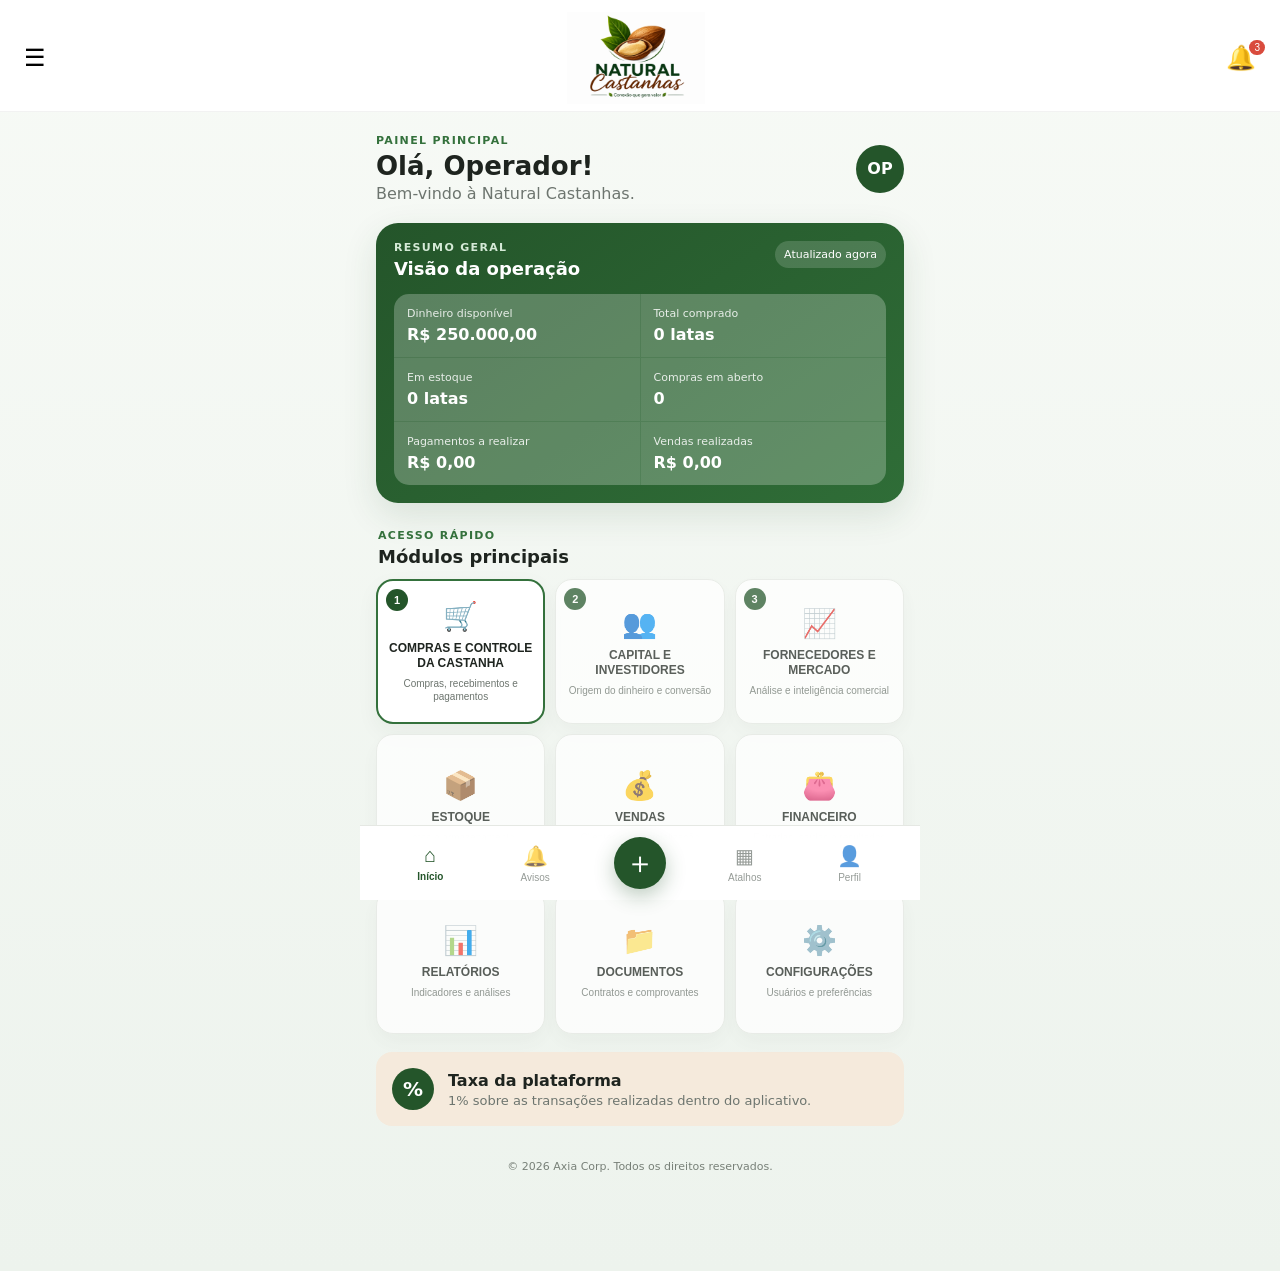
==== index.html @ 5b67f4a8 "Define Natural Castanhas como nome no iPhone" ====
<!DOCTYPE html>
<html lang="pt-BR">
<head>
  <meta charset="UTF-8" />
  <meta name="viewport" content="width=device-width, initial-scale=1, viewport-fit=cover" />
  <meta name="theme-color" content="#24552a" />
  <meta name="description" content="Natural Castanhas — gestão de compras, fornecedores e capital." />
  <title>Natural Castanhas</title>
  <meta name="apple-mobile-web-app-title" content="Natural Castanhas" />
  <link rel="manifest" href="manifest.webmanifest" />
  <link rel="icon" type="image/png" href="141FEC0C-C074-45A3-84B5-4538207A5C5E.png" />
  <link rel="apple-touch-icon" href="141FEC0C-C074-45A3-84B5-4538207A5C5E.png" />
  <link rel="stylesheet" href="styles.css" />
</head>
<body>
  <div id="toast" class="toast" aria-live="polite"></div>

  <header class="topbar" style="height:112px;padding-top:max(12px,env(safe-area-inset-top));">
    <button class="icon-button" id="menuButton" aria-label="Abrir menu">☰</button>
    <div class="brand-mini" style="display:flex;align-items:center;justify-content:center;flex:1;overflow:hidden;">
      <img src="7F68BA35-AEDF-4E80-9922-C8D2084BC8FA.png" alt="Natural Castanhas" style="height:92px;max-width:72vw;width:auto;object-fit:contain;display:block;" />
    </div>
    <button class="icon-button notification" aria-label="Avisos">🔔<span>3</span></button>
  </header>

  <main class="app-shell">
    <section id="homeView" class="view active">
      <div class="welcome-row">
        <div>
          <p class="eyebrow">Painel principal</p>
          <h1>Olá, Operador!</h1>
          <p class="muted">Bem-vindo à Natural Castanhas.</p>
        </div>
        <div class="avatar">OP</div>
      </div>

      <section class="summary-card">
        <div class="card-heading">
          <div>
            <p class="eyebrow light">Resumo geral</p>
            <h2>Visão da operação</h2>
          </div>
          <span class="status-dot">Atualizado agora</span>
        </div>
        <div class="metrics-grid">
          <article><span>Dinheiro disponível</span><strong id="metricAvailable">R$ 0,00</strong></article>
          <article><span>Total comprado</span><strong id="metricPurchased">0 latas</strong></article>
          <article><span>Em estoque</span><strong id="metricStock">0 latas</strong></article>
          <article><span>Compras em aberto</span><strong id="metricOpen">0</strong></article>
          <article><span>Pagamentos a realizar</span><strong id="metricPending">R$ 0,00</strong></article>
          <article><span>Vendas realizadas</span><strong>R$ 0,00</strong></article>
        </div>
      </section>

      <div class="section-title-row">
        <div>
          <p class="eyebrow">Acesso rápido</p>
          <h2>Módulos principais</h2>
        </div>
      </div>

      <section class="module-grid">
        <button class="module-card featured" data-open="purchasesView">
          <span class="module-number">1</span><span class="module-icon">🛒</span>
          <strong>Compras e controle da castanha</strong><small>Compras, recebimentos e pagamentos</small>
        </button>
        <button class="module-card locked"><span class="module-number">2</span><span class="module-icon">👥</span><strong>Capital e investidores</strong><small>Origem do dinheiro e conversão</small></button>
        <button class="module-card locked"><span class="module-number">3</span><span class="module-icon">📈</span><strong>Fornecedores e mercado</strong><small>Análise e inteligência comercial</small></button>
        <button class="module-card locked"><span class="module-icon">📦</span><strong>Estoque</strong><small>Lotes e armazenamento</small></button>
        <button class="module-card locked"><span class="module-icon">💰</span><strong>Vendas</strong><small>Clientes e comercialização</small></button>
        <button class="module-card locked"><span class="module-icon">👛</span><strong>Financeiro</strong><small>Entradas, saídas e resultados</small></button>
        <button class="module-card locked"><span class="module-icon">📊</span><strong>Relatórios</strong><small>Indicadores e análises</small></button>
        <button class="module-card locked"><span class="module-icon">📁</span><strong>Documentos</strong><small>Contratos e comprovantes</small></button>
        <button class="module-card locked"><span class="module-icon">⚙️</span><strong>Configurações</strong><small>Usuários e preferências</small></button>
      </section>

      <section class="fee-card"><span class="fee-icon">%</span><div><strong>Taxa da plataforma</strong><p>1% sobre as transações realizadas dentro do aplicativo.</p></div></section>
    </section>

    <section id="purchasesView" class="view">
      <div class="module-header">
        <button class="back-button" data-open="homeView" aria-label="Voltar">←</button>
        <div><p class="eyebrow">Núcleo 1</p><h1>Compras de castanha</h1></div>
      </div>

      <section class="purchase-balance">
        <div><span>Capital destinado às compras</span><strong id="purchaseCapital">R$ 250.000,00</strong></div>
        <div class="balance-breakdown">
          <article><span>Reservado</span><strong id="reservedValue">R$ 0,00</strong></article>
          <article><span>Utilizado</span><strong id="usedValue">R$ 0,00</strong></article>
          <article><span>Disponível</span><strong id="availableValue">R$ 250.000,00</strong></article>
        </div>
      </section>

      <button class="primary-button" id="newPurchaseButton">＋ Nova compra</button>

      <div class="filters">
        <input id="searchInput" type="search" placeholder="Pesquisar fornecedor ou compra" />
        <select id="statusFilter">
          <option value="all">Todos os status</option>
          <option value="Em negociação">Em negociação</option>
          <option value="Aguardando entrega">Aguardando entrega</option>
          <option value="Recebida parcialmente">Recebida parcialmente</option>
          <option value="Preço em aberto">Preço em aberto</option>
          <option value="Aguardando pagamento">Aguardando pagamento</option>
          <option value="Finalizada">Finalizada</option>
          <option value="Cancelada">Cancelada</option>
        </select>
      </div>

      <div class="list-heading"><h2>Compras cadastradas</h2><span id="purchaseCount">0 registros</span></div>
      <div id="purchaseList" class="purchase-list"></div>
      <div id="emptyState" class="empty-state"><span>🧺</span><h3>Nenhuma compra cadastrada</h3><p>Use o botão “Nova compra” para iniciar a primeira operação.</p></div>
    </section>
  </main>

  <nav class="bottom-nav">
    <button class="active" data-open="homeView"><span>⌂</span>Início</button>
    <button class="locked"><span>🔔</span>Avisos</button>
    <button class="add" id="quickAdd">＋</button>
    <button class="locked"><span>▦</span>Atalhos</button>
    <button class="locked"><span>👤</span>Perfil</button>
  </nav>

  <footer>© 2026 Axia Corp. Todos os direitos reservados.</footer>

  <dialog id="purchaseDialog">
    <form id="purchaseForm" method="dialog">
      <div class="dialog-header"><div><p class="eyebrow">Nova operação</p><h2>Cadastrar compra</h2></div><button type="button" class="close-button" id="closeDialog">×</button></div>
      <div class="form-grid">
        <label>Fornecedor<input name="supplier" required placeholder="Ex.: João da Floresta" /></label>
        <label>Data da compra<input name="date" type="date" required /></label>
        <label>Quantidade de latas<input name="quantity" type="number" min="1" required placeholder="0" /></label>
        <label>Modalidade<select name="priceType" required><option value="Preço fechado">Preço fechado</option><option value="Preço em aberto">Preço em aberto</option></select></label>
        <label>Valor por lata (R$)<input name="unitPrice" type="number" min="0" step="0.01" placeholder="0,00" /></label>
        <label>Valor pago (R$)<input name="paid" type="number" min="0" step="0.01" value="0" /></label>
        <label>Status<select name="status" required><option>Em negociação</option><option>Aguardando entrega</option><option>Recebida parcialmente</option><option>Preço em aberto</option><option>Aguardando pagamento</option><option>Finalizada</option><option>Cancelada</option></select></label>
        <label>Previsão de entrega<input name="delivery" type="date" /></label>
        <label class="full">Observações<textarea name="notes" rows="3" placeholder="Informações adicionais"></textarea></label>
      </div>
      <div class="dialog-actions"><button type="button" class="secondary-button" id="cancelDialog">Cancelar</button><button class="primary-button" type="submit">Salvar compra</button></div>
    </form>
  </dialog>

  <script src="app.js"></script>
</body>
</html>
---- styles.css ----
:root{--green:#24552a;--green2:#34713c;--cream:#f8f3e8;--ink:#1e241f;--muted:#6d756f;--line:#e5e8e3;--white:#fff;--shadow:0 12px 35px rgba(35,72,41,.12)}*{box-sizing:border-box}html{background:#eef2ed}body{margin:0;font-family:Inter,ui-sans-serif,system-ui,-apple-system,BlinkMacSystemFont,"Segoe UI",sans-serif;color:var(--ink);background:linear-gradient(180deg,#f7faf6,#edf3ed);min-height:100vh;padding-bottom:92px}.topbar{position:sticky;top:0;z-index:20;height:70px;padding:max(12px,env(safe-area-inset-top)) 18px 8px;display:flex;align-items:center;justify-content:space-between;background:rgba(255,255,255,.92);backdrop-filter:blur(12px);border-bottom:1px solid rgba(0,0,0,.05)}.brand-mini img{height:43px;width:auto}.icon-button{border:0;background:transparent;font-size:24px;position:relative}.notification span{position:absolute;right:-3px;top:-3px;background:#d94b3d;color:#fff;border-radius:999px;font-size:10px;padding:2px 5px}.app-shell{max-width:560px;margin:0 auto;padding:22px 16px 10px}.view{display:none}.view.active{display:block}.welcome-row,.module-header,.section-title-row,.list-heading,.dialog-header,.dialog-actions{display:flex;align-items:center;justify-content:space-between;gap:14px}.eyebrow{margin:0 0 4px;text-transform:uppercase;letter-spacing:.12em;font-size:11px;font-weight:800;color:var(--green2)}h1,h2,h3,p{margin-top:0}h1{font-size:26px;margin-bottom:3px}h2{font-size:18px;margin-bottom:0}.muted{color:var(--muted);margin-bottom:0}.avatar{width:48px;height:48px;border-radius:50%;display:grid;place-items:center;background:var(--green);color:#fff;font-weight:800}.summary-card,.purchase-balance{margin-top:20px;background:linear-gradient(145deg,var(--green),#2f6d37);color:#fff;border-radius:22px;padding:18px;box-shadow:var(--shadow)}.card-heading{display:flex;justify-content:space-between;align-items:flex-start;gap:12px}.light{color:#d5ead7}.status-dot{font-size:11px;background:rgba(255,255,255,.16);padding:7px 9px;border-radius:999px}.metrics-grid{display:grid;grid-template-columns:repeat(2,1fr);gap:1px;background:rgba(255,255,255,.18);border-radius:15px;overflow:hidden;margin-top:15px}.metrics-grid article{background:rgba(255,255,255,.08);padding:13px}.metrics-grid span,.balance-breakdown span{display:block;font-size:11px;opacity:.85}.metrics-grid strong{display:block;margin-top:5px;font-size:16px}.section-title-row{margin:26px 2px 12px}.module-grid{display:grid;grid-template-columns:repeat(3,1fr);gap:10px}.module-card{min-height:145px;border:1px solid var(--line);border-radius:17px;background:#fff;padding:15px 10px;display:flex;flex-direction:column;align-items:center;justify-content:center;text-align:center;box-shadow:0 8px 22px rgba(30,50,35,.05);position:relative;color:var(--ink)}.module-card.featured{border:2px solid var(--green2)}.module-number{position:absolute;left:8px;top:8px;width:22px;height:22px;border-radius:50%;display:grid;place-items:center;background:var(--green);color:#fff;font-weight:800;font-size:11px}.module-icon{font-size:28px;margin-bottom:8px}.module-card strong{font-size:12px;line-height:1.25;text-transform:uppercase}.module-card small{font-size:10px;line-height:1.3;color:var(--muted);margin-top:6px}.locked{opacity:.72}.fee-card{display:flex;gap:14px;align-items:center;background:#f5eadc;border-radius:16px;padding:16px;margin-top:18px}.fee-icon{width:42px;height:42px;border-radius:50%;background:var(--green);color:#fff;display:grid;place-items:center;font-weight:900;font-size:20px}.fee-card p{margin:3px 0 0;color:var(--muted);font-size:13px}.module-header{justify-content:flex-start}.back-button,.close-button{border:0;background:#fff;width:42px;height:42px;border-radius:12px;font-size:24px;box-shadow:0 5px 16px rgba(0,0,0,.08)}.purchase-balance>div:first-child span{font-size:13px}.purchase-balance>div:first-child strong{display:block;font-size:27px;margin-top:4px}.balance-breakdown{display:grid;grid-template-columns:repeat(3,1fr);gap:10px;margin-top:17px}.balance-breakdown article{background:rgba(255,255,255,.12);padding:11px;border-radius:13px}.balance-breakdown strong{display:block;font-size:13px;margin-top:4px}.primary-button,.secondary-button{border:0;border-radius:14px;padding:14px 18px;font-weight:800;font-size:15px}.primary-button{background:var(--green);color:#fff;width:100%;margin:16px 0;box-shadow:0 8px 20px rgba(36,85,42,.24)}.secondary-button{background:#eef2ed;color:var(--ink)}.filters{display:grid;grid-template-columns:1fr;gap:10px}.filters input,.filters select,input,select,textarea{width:100%;border:1px solid var(--line);border-radius:12px;padding:13px;background:#fff;font:inherit}.list-heading{margin:22px 2px 10px}.list-heading span{font-size:12px;color:var(--muted)}.purchase-list{display:grid;gap:12px}.purchase-item{background:#fff;border:1px solid var(--line);border-radius:17px;padding:15px;box-shadow:0 6px 18px rgba(0,0,0,.04)}.purchase-item-top{display:flex;justify-content:space-between;gap:8px}.purchase-item h3{font-size:15px;margin-bottom:8px}.purchase-item p{font-size:13px;color:var(--muted);margin:4px 0}.purchase-item strong{color:var(--ink)}.badge{display:inline-flex;align-items:center;height:25px;border-radius:999px;padding:0 9px;font-size:10px;font-weight:800;background:#edf4ed;color:var(--green)}.badge.open{background:#f3ecff;color:#6e3da3}.badge.wait{background:#fff0d8;color:#a55b00}.badge.partial{background:#e6f1ff;color:#2c63a5}.item-actions{display:flex;gap:8px;margin-top:12px}.item-actions button{border:0;border-radius:10px;padding:9px 11px;font-weight:700}.delete{background:#fff0ef;color:#a7392d}.finish{background:#edf5ed;color:var(--green)}.empty-state{text-align:center;padding:42px 20px;color:var(--muted)}.empty-state span{font-size:38px}.bottom-nav{position:fixed;bottom:0;left:50%;transform:translateX(-50%);z-index:30;width:min(100%,560px);height:75px;padding:8px 18px max(8px,env(safe-area-inset-bottom));background:rgba(255,255,255,.96);backdrop-filter:blur(12px);border-top:1px solid var(--line);display:grid;grid-template-columns:repeat(5,1fr);align-items:center}.bottom-nav button{border:0;background:transparent;font-size:10px;display:flex;flex-direction:column;align-items:center;gap:4px;color:var(--muted)}.bottom-nav button span{font-size:20px}.bottom-nav .active{color:var(--green);font-weight:800}.bottom-nav .add{width:52px;height:52px;border-radius:50%;margin:auto;background:var(--green);color:#fff;font-size:30px;display:grid;place-items:center;box-shadow:0 7px 20px rgba(36,85,42,.3)}footer{text-align:center;font-size:11px;color:#788078;padding:24px 10px 6px}dialog{border:0;border-radius:22px;padding:0;width:min(92vw,540px);box-shadow:0 25px 80px rgba(0,0,0,.25)}dialog::backdrop{background:rgba(16,31,19,.55);backdrop-filter:blur(4px)}dialog form{padding:20px}.form-grid{display:grid;grid-template-columns:1fr 1fr;gap:12px;margin-top:18px}.form-grid label{font-size:12px;font-weight:700;color:#475047}.form-grid input,.form-grid select,.form-grid textarea{margin-top:6px}.form-grid .full{grid-column:1/-1}.dialog-actions{margin-top:18px;justify-content:flex-end}.dialog-actions .primary-button{width:auto;margin:0}.toast{position:fixed;top:82px;left:50%;transform:translate(-50%,-15px);background:#1f2e21;color:#fff;padding:11px 16px;border-radius:12px;opacity:0;pointer-events:none;transition:.25s;z-index:100}.toast.show{opacity:1;transform:translate(-50%,0)}@media(max-width:420px){.module-grid{grid-template-columns:repeat(2,1fr)}.form-grid{grid-template-columns:1fr}.form-grid .full{grid-column:auto}.metrics-grid{grid-template-columns:1fr 1fr}.balance-breakdown{grid-template-columns:1fr}.brand-mini img{height:36px}}
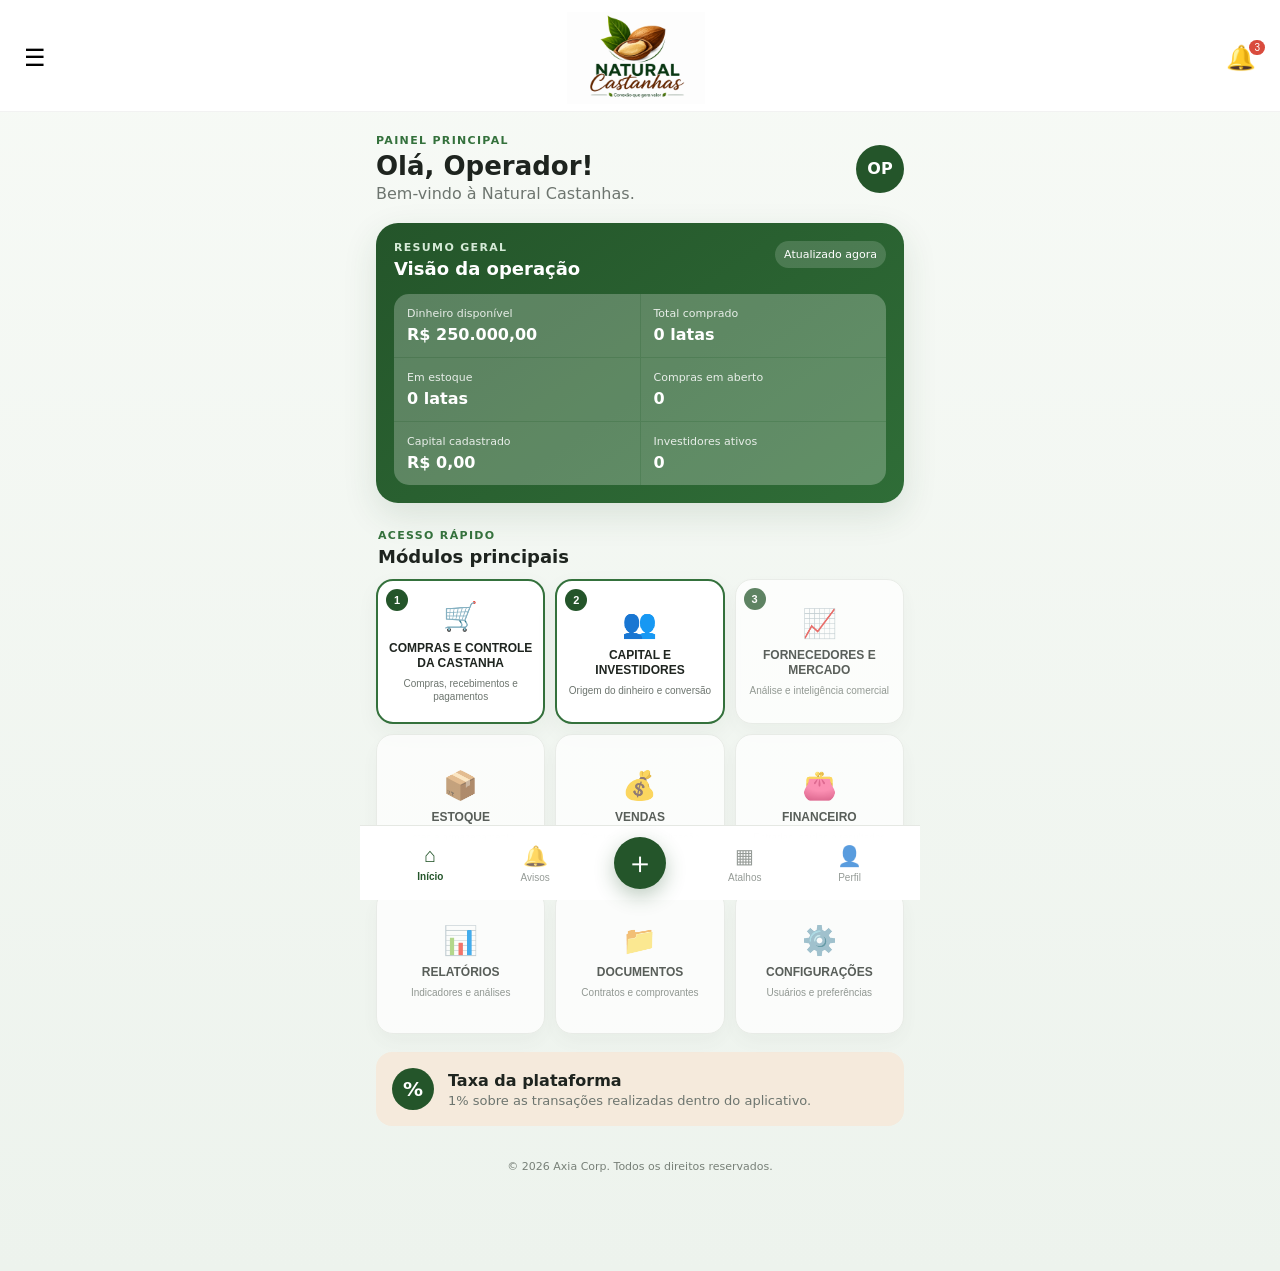
==== commit 4393c32c: "Criar Módulo 2 de capital e investidores" ====
--- a/index.html
+++ b/index.html
@@ -25,46 +25,22 @@
 
   <main class="app-shell">
     <section id="homeView" class="view active">
-      <div class="welcome-row">
-        <div>
-          <p class="eyebrow">Painel principal</p>
-          <h1>Olá, Operador!</h1>
-          <p class="muted">Bem-vindo à Natural Castanhas.</p>
-        </div>
-        <div class="avatar">OP</div>
-      </div>
-
+      <div class="welcome-row"><div><p class="eyebrow">Painel principal</p><h1>Olá, Operador!</h1><p class="muted">Bem-vindo à Natural Castanhas.</p></div><div class="avatar">OP</div></div>
       <section class="summary-card">
-        <div class="card-heading">
-          <div>
-            <p class="eyebrow light">Resumo geral</p>
-            <h2>Visão da operação</h2>
-          </div>
-          <span class="status-dot">Atualizado agora</span>
-        </div>
+        <div class="card-heading"><div><p class="eyebrow light">Resumo geral</p><h2>Visão da operação</h2></div><span class="status-dot">Atualizado agora</span></div>
         <div class="metrics-grid">
           <article><span>Dinheiro disponível</span><strong id="metricAvailable">R$ 0,00</strong></article>
           <article><span>Total comprado</span><strong id="metricPurchased">0 latas</strong></article>
           <article><span>Em estoque</span><strong id="metricStock">0 latas</strong></article>
           <article><span>Compras em aberto</span><strong id="metricOpen">0</strong></article>
-          <article><span>Pagamentos a realizar</span><strong id="metricPending">R$ 0,00</strong></article>
-          <article><span>Vendas realizadas</span><strong>R$ 0,00</strong></article>
+          <article><span>Capital cadastrado</span><strong id="metricCapital">R$ 0,00</strong></article>
+          <article><span>Investidores ativos</span><strong id="metricInvestors">0</strong></article>
         </div>
       </section>
-
-      <div class="section-title-row">
-        <div>
-          <p class="eyebrow">Acesso rápido</p>
-          <h2>Módulos principais</h2>
-        </div>
-      </div>
-
+      <div class="section-title-row"><div><p class="eyebrow">Acesso rápido</p><h2>Módulos principais</h2></div></div>
       <section class="module-grid">
-        <button class="module-card featured" data-open="purchasesView">
-          <span class="module-number">1</span><span class="module-icon">🛒</span>
-          <strong>Compras e controle da castanha</strong><small>Compras, recebimentos e pagamentos</small>
-        </button>
-        <button class="module-card locked"><span class="module-number">2</span><span class="module-icon">👥</span><strong>Capital e investidores</strong><small>Origem do dinheiro e conversão</small></button>
+        <button class="module-card featured" data-open="purchasesView"><span class="module-number">1</span><span class="module-icon">🛒</span><strong>Compras e controle da castanha</strong><small>Compras, recebimentos e pagamentos</small></button>
+        <button class="module-card featured" data-open="capitalView"><span class="module-number">2</span><span class="module-icon">👥</span><strong>Capital e investidores</strong><small>Origem do dinheiro e conversão</small></button>
         <button class="module-card locked"><span class="module-number">3</span><span class="module-icon">📈</span><strong>Fornecedores e mercado</strong><small>Análise e inteligência comercial</small></button>
         <button class="module-card locked"><span class="module-icon">📦</span><strong>Estoque</strong><small>Lotes e armazenamento</small></button>
         <button class="module-card locked"><span class="module-icon">💰</span><strong>Vendas</strong><small>Clientes e comercialização</small></button>
@@ -73,74 +49,43 @@
         <button class="module-card locked"><span class="module-icon">📁</span><strong>Documentos</strong><small>Contratos e comprovantes</small></button>
         <button class="module-card locked"><span class="module-icon">⚙️</span><strong>Configurações</strong><small>Usuários e preferências</small></button>
       </section>
-
       <section class="fee-card"><span class="fee-icon">%</span><div><strong>Taxa da plataforma</strong><p>1% sobre as transações realizadas dentro do aplicativo.</p></div></section>
     </section>
 
     <section id="purchasesView" class="view">
-      <div class="module-header">
-        <button class="back-button" data-open="homeView" aria-label="Voltar">←</button>
-        <div><p class="eyebrow">Núcleo 1</p><h1>Compras de castanha</h1></div>
-      </div>
+      <div class="module-header"><button class="back-button" data-open="homeView" aria-label="Voltar">←</button><div><p class="eyebrow">Núcleo 1</p><h1>Compras de castanha</h1></div></div>
+      <section class="purchase-balance"><div><span>Capital destinado às compras</span><strong id="purchaseCapital">R$ 0,00</strong></div><div class="balance-breakdown"><article><span>Reservado</span><strong id="reservedValue">R$ 0,00</strong></article><article><span>Utilizado</span><strong id="usedValue">R$ 0,00</strong></article><article><span>Disponível</span><strong id="availableValue">R$ 0,00</strong></article></div></section>
+      <button class="primary-button" id="newPurchaseButton">＋ Nova compra</button>
+      <div class="filters"><input id="searchInput" type="search" placeholder="Pesquisar fornecedor ou compra" /><select id="statusFilter"><option value="all">Todos os status</option><option>Em negociação</option><option>Aguardando entrega</option><option>Recebida parcialmente</option><option>Preço em aberto</option><option>Aguardando pagamento</option><option>Finalizada</option><option>Cancelada</option></select></div>
+      <div class="list-heading"><h2>Compras cadastradas</h2><span id="purchaseCount">0 registros</span></div><div id="purchaseList" class="purchase-list"></div><div id="emptyState" class="empty-state"><span>🧺</span><h3>Nenhuma compra cadastrada</h3><p>Use o botão “Nova compra” para iniciar a primeira operação.</p></div>
+    </section>
 
-      <section class="purchase-balance">
-        <div><span>Capital destinado às compras</span><strong id="purchaseCapital">R$ 250.000,00</strong></div>
-        <div class="balance-breakdown">
-          <article><span>Reservado</span><strong id="reservedValue">R$ 0,00</strong></article>
-          <article><span>Utilizado</span><strong id="usedValue">R$ 0,00</strong></article>
-          <article><span>Disponível</span><strong id="availableValue">R$ 250.000,00</strong></article>
-        </div>
+    <section id="capitalView" class="view">
+      <div class="module-header"><button class="back-button" data-open="homeView" aria-label="Voltar">←</button><div><p class="eyebrow">Núcleo 2</p><h1>Capital e investidores</h1></div></div>
+      <section class="capital-summary">
+        <article><span>Capital total</span><strong id="capitalTotal">R$ 0,00</strong></article>
+        <article><span>Capital próprio</span><strong id="ownerCapital">R$ 0,00</strong></article>
+        <article><span>Capital de investidores</span><strong id="investorCapital">R$ 0,00</strong></article>
+        <article><span>Latas convertidas</span><strong id="convertedCans">0</strong></article>
       </section>
-
-      <button class="primary-button" id="newPurchaseButton">＋ Nova compra</button>
-
-      <div class="filters">
-        <input id="searchInput" type="search" placeholder="Pesquisar fornecedor ou compra" />
-        <select id="statusFilter">
-          <option value="all">Todos os status</option>
-          <option value="Em negociação">Em negociação</option>
-          <option value="Aguardando entrega">Aguardando entrega</option>
-          <option value="Recebida parcialmente">Recebida parcialmente</option>
-          <option value="Preço em aberto">Preço em aberto</option>
-          <option value="Aguardando pagamento">Aguardando pagamento</option>
-          <option value="Finalizada">Finalizada</option>
-          <option value="Cancelada">Cancelada</option>
-        </select>
-      </div>
-
-      <div class="list-heading"><h2>Compras cadastradas</h2><span id="purchaseCount">0 registros</span></div>
-      <div id="purchaseList" class="purchase-list"></div>
-      <div id="emptyState" class="empty-state"><span>🧺</span><h3>Nenhuma compra cadastrada</h3><p>Use o botão “Nova compra” para iniciar a primeira operação.</p></div>
+      <div class="dual-actions"><button class="primary-button" id="newSourceButton">＋ Registrar capital</button><button class="secondary-button wide" id="newInvestorButton">＋ Novo investidor</button></div>
+      <div class="list-heading"><h2>Investidores</h2><span id="investorCount">0 cadastrados</span></div>
+      <div id="investorList" class="investor-list"></div>
+      <div id="investorEmpty" class="empty-state"><span>👥</span><h3>Nenhum investidor cadastrado</h3><p>Cadastre o investidor e depois registre o aporte.</p></div>
+      <div class="list-heading"><h2>Movimentações de capital</h2><span id="capitalCount">0 registros</span></div>
+      <div id="capitalList" class="capital-list"></div>
+      <div id="capitalEmpty" class="empty-state"><span>💵</span><h3>Nenhum capital registrado</h3><p>Registre capital próprio ou aporte de investidor.</p></div>
     </section>
   </main>
 
-  <nav class="bottom-nav">
-    <button class="active" data-open="homeView"><span>⌂</span>Início</button>
-    <button class="locked"><span>🔔</span>Avisos</button>
-    <button class="add" id="quickAdd">＋</button>
-    <button class="locked"><span>▦</span>Atalhos</button>
-    <button class="locked"><span>👤</span>Perfil</button>
-  </nav>
-
+  <nav class="bottom-nav"><button class="active" data-open="homeView"><span>⌂</span>Início</button><button class="locked"><span>🔔</span>Avisos</button><button class="add" id="quickAdd">＋</button><button class="locked"><span>▦</span>Atalhos</button><button class="locked"><span>👤</span>Perfil</button></nav>
   <footer>© 2026 Axia Corp. Todos os direitos reservados.</footer>
 
-  <dialog id="purchaseDialog">
-    <form id="purchaseForm" method="dialog">
-      <div class="dialog-header"><div><p class="eyebrow">Nova operação</p><h2>Cadastrar compra</h2></div><button type="button" class="close-button" id="closeDialog">×</button></div>
-      <div class="form-grid">
-        <label>Fornecedor<input name="supplier" required placeholder="Ex.: João da Floresta" /></label>
-        <label>Data da compra<input name="date" type="date" required /></label>
-        <label>Quantidade de latas<input name="quantity" type="number" min="1" required placeholder="0" /></label>
-        <label>Modalidade<select name="priceType" required><option value="Preço fechado">Preço fechado</option><option value="Preço em aberto">Preço em aberto</option></select></label>
-        <label>Valor por lata (R$)<input name="unitPrice" type="number" min="0" step="0.01" placeholder="0,00" /></label>
-        <label>Valor pago (R$)<input name="paid" type="number" min="0" step="0.01" value="0" /></label>
-        <label>Status<select name="status" required><option>Em negociação</option><option>Aguardando entrega</option><option>Recebida parcialmente</option><option>Preço em aberto</option><option>Aguardando pagamento</option><option>Finalizada</option><option>Cancelada</option></select></label>
-        <label>Previsão de entrega<input name="delivery" type="date" /></label>
-        <label class="full">Observações<textarea name="notes" rows="3" placeholder="Informações adicionais"></textarea></label>
-      </div>
-      <div class="dialog-actions"><button type="button" class="secondary-button" id="cancelDialog">Cancelar</button><button class="primary-button" type="submit">Salvar compra</button></div>
-    </form>
-  </dialog>
+  <dialog id="purchaseDialog"><form id="purchaseForm" method="dialog"><div class="dialog-header"><div><p class="eyebrow">Nova operação</p><h2>Cadastrar compra</h2></div><button type="button" class="close-button" id="closeDialog">×</button></div><div class="form-grid"><label>Fornecedor<input name="supplier" required placeholder="Ex.: João da Floresta" /></label><label>Data da compra<input name="date" type="date" required /></label><label>Quantidade de latas<input name="quantity" type="number" min="1" required /></label><label>Modalidade<select name="priceType" required><option>Preço fechado</option><option>Preço em aberto</option></select></label><label>Valor por lata (R$)<input name="unitPrice" type="number" min="0" step="0.01" /></label><label>Valor pago (R$)<input name="paid" type="number" min="0" step="0.01" value="0" /></label><label>Status<select name="status" required><option>Em negociação</option><option>Aguardando entrega</option><option>Recebida parcialmente</option><option>Preço em aberto</option><option>Aguardando pagamento</option><option>Finalizada</option><option>Cancelada</option></select></label><label>Previsão de entrega<input name="delivery" type="date" /></label><label class="full">Observações<textarea name="notes" rows="3"></textarea></label></div><div class="dialog-actions"><button type="button" class="secondary-button" id="cancelDialog">Cancelar</button><button class="primary-button" type="submit">Salvar compra</button></div></form></dialog>
+
+  <dialog id="investorDialog"><form id="investorForm" method="dialog"><div class="dialog-header"><div><p class="eyebrow">Cadastro</p><h2>Novo investidor</h2></div><button type="button" class="close-button" id="closeInvestorDialog">×</button></div><div class="form-grid"><label>Nome completo<input name="name" required /></label><label>CPF ou CNPJ<input name="document" /></label><label>Telefone<input name="phone" type="tel" /></label><label>E-mail<input name="email" type="email" /></label><label class="full">Observações<textarea name="notes" rows="3"></textarea></label></div><div class="dialog-actions"><button type="button" class="secondary-button" id="cancelInvestorDialog">Cancelar</button><button class="primary-button" type="submit">Salvar investidor</button></div></form></dialog>
+
+  <dialog id="capitalDialog"><form id="capitalForm" method="dialog"><div class="dialog-header"><div><p class="eyebrow">Nova movimentação</p><h2>Registrar capital</h2></div><button type="button" class="close-button" id="closeCapitalDialog">×</button></div><div class="form-grid"><label>Origem<select name="sourceType" id="sourceType" required><option value="Proprietário">Proprietário</option><option value="Investidor">Investidor</option></select></label><label id="investorField">Investidor<select name="investorId" id="investorSelect"><option value="">Selecione</option></select></label><label>Data do aporte<input name="date" type="date" required /></label><label>Valor recebido (R$)<input name="amount" type="number" min="0.01" step="0.01" required /></label><label>Valor da lata (R$)<input name="canPrice" type="number" min="0.01" step="0.01" /></label><label>Latas equivalentes<input id="canPreview" type="text" value="0" readonly /></label><label class="full">Observações<textarea name="notes" rows="3"></textarea></label></div><div class="dialog-actions"><button type="button" class="secondary-button" id="cancelCapitalDialog">Cancelar</button><button class="primary-button" type="submit">Salvar capital</button></div></form></dialog>
 
   <script src="app.js"></script>
 </body>
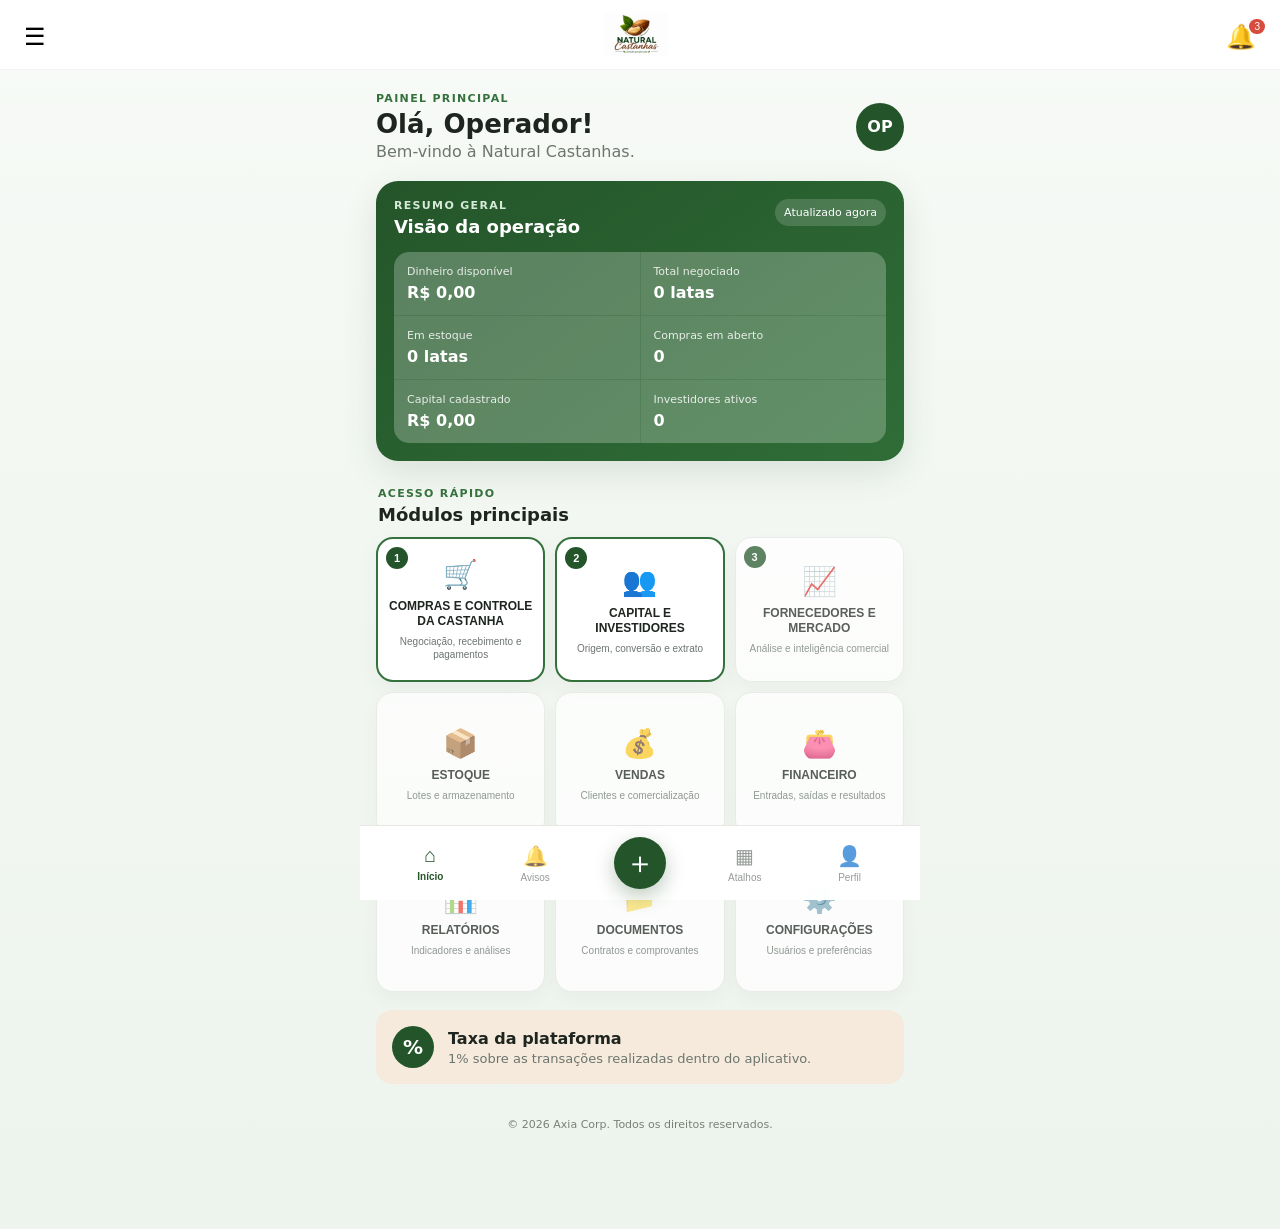
==== commit 6869d590: "Aprimora módulos 1 e 2 com recebimentos, pagamentos e origem do capital" ====
--- a/index.html
+++ b/index.html
@@ -1,92 +1,25 @@
 <!DOCTYPE html>
 <html lang="pt-BR">
 <head>
-  <meta charset="UTF-8" />
-  <meta name="viewport" content="width=device-width, initial-scale=1, viewport-fit=cover" />
-  <meta name="theme-color" content="#24552a" />
-  <meta name="description" content="Natural Castanhas — gestão de compras, fornecedores e capital." />
-  <title>Natural Castanhas</title>
-  <meta name="apple-mobile-web-app-title" content="Natural Castanhas" />
-  <link rel="manifest" href="manifest.webmanifest" />
-  <link rel="icon" type="image/png" href="141FEC0C-C074-45A3-84B5-4538207A5C5E.png" />
-  <link rel="apple-touch-icon" href="141FEC0C-C074-45A3-84B5-4538207A5C5E.png" />
-  <link rel="stylesheet" href="styles.css" />
-</head>
-<body>
-  <div id="toast" class="toast" aria-live="polite"></div>
-
-  <header class="topbar" style="height:112px;padding-top:max(12px,env(safe-area-inset-top));">
-    <button class="icon-button" id="menuButton" aria-label="Abrir menu">☰</button>
-    <div class="brand-mini" style="display:flex;align-items:center;justify-content:center;flex:1;overflow:hidden;">
-      <img src="7F68BA35-AEDF-4E80-9922-C8D2084BC8FA.png" alt="Natural Castanhas" style="height:92px;max-width:72vw;width:auto;object-fit:contain;display:block;" />
-    </div>
-    <button class="icon-button notification" aria-label="Avisos">🔔<span>3</span></button>
-  </header>
-
-  <main class="app-shell">
-    <section id="homeView" class="view active">
-      <div class="welcome-row"><div><p class="eyebrow">Painel principal</p><h1>Olá, Operador!</h1><p class="muted">Bem-vindo à Natural Castanhas.</p></div><div class="avatar">OP</div></div>
-      <section class="summary-card">
-        <div class="card-heading"><div><p class="eyebrow light">Resumo geral</p><h2>Visão da operação</h2></div><span class="status-dot">Atualizado agora</span></div>
-        <div class="metrics-grid">
-          <article><span>Dinheiro disponível</span><strong id="metricAvailable">R$ 0,00</strong></article>
-          <article><span>Total comprado</span><strong id="metricPurchased">0 latas</strong></article>
-          <article><span>Em estoque</span><strong id="metricStock">0 latas</strong></article>
-          <article><span>Compras em aberto</span><strong id="metricOpen">0</strong></article>
-          <article><span>Capital cadastrado</span><strong id="metricCapital">R$ 0,00</strong></article>
-          <article><span>Investidores ativos</span><strong id="metricInvestors">0</strong></article>
-        </div>
-      </section>
-      <div class="section-title-row"><div><p class="eyebrow">Acesso rápido</p><h2>Módulos principais</h2></div></div>
-      <section class="module-grid">
-        <button class="module-card featured" data-open="purchasesView"><span class="module-number">1</span><span class="module-icon">🛒</span><strong>Compras e controle da castanha</strong><small>Compras, recebimentos e pagamentos</small></button>
-        <button class="module-card featured" data-open="capitalView"><span class="module-number">2</span><span class="module-icon">👥</span><strong>Capital e investidores</strong><small>Origem do dinheiro e conversão</small></button>
-        <button class="module-card locked"><span class="module-number">3</span><span class="module-icon">📈</span><strong>Fornecedores e mercado</strong><small>Análise e inteligência comercial</small></button>
-        <button class="module-card locked"><span class="module-icon">📦</span><strong>Estoque</strong><small>Lotes e armazenamento</small></button>
-        <button class="module-card locked"><span class="module-icon">💰</span><strong>Vendas</strong><small>Clientes e comercialização</small></button>
-        <button class="module-card locked"><span class="module-icon">👛</span><strong>Financeiro</strong><small>Entradas, saídas e resultados</small></button>
-        <button class="module-card locked"><span class="module-icon">📊</span><strong>Relatórios</strong><small>Indicadores e análises</small></button>
-        <button class="module-card locked"><span class="module-icon">📁</span><strong>Documentos</strong><small>Contratos e comprovantes</small></button>
-        <button class="module-card locked"><span class="module-icon">⚙️</span><strong>Configurações</strong><small>Usuários e preferências</small></button>
-      </section>
-      <section class="fee-card"><span class="fee-icon">%</span><div><strong>Taxa da plataforma</strong><p>1% sobre as transações realizadas dentro do aplicativo.</p></div></section>
-    </section>
-
-    <section id="purchasesView" class="view">
-      <div class="module-header"><button class="back-button" data-open="homeView" aria-label="Voltar">←</button><div><p class="eyebrow">Núcleo 1</p><h1>Compras de castanha</h1></div></div>
-      <section class="purchase-balance"><div><span>Capital destinado às compras</span><strong id="purchaseCapital">R$ 0,00</strong></div><div class="balance-breakdown"><article><span>Reservado</span><strong id="reservedValue">R$ 0,00</strong></article><article><span>Utilizado</span><strong id="usedValue">R$ 0,00</strong></article><article><span>Disponível</span><strong id="availableValue">R$ 0,00</strong></article></div></section>
-      <button class="primary-button" id="newPurchaseButton">＋ Nova compra</button>
-      <div class="filters"><input id="searchInput" type="search" placeholder="Pesquisar fornecedor ou compra" /><select id="statusFilter"><option value="all">Todos os status</option><option>Em negociação</option><option>Aguardando entrega</option><option>Recebida parcialmente</option><option>Preço em aberto</option><option>Aguardando pagamento</option><option>Finalizada</option><option>Cancelada</option></select></div>
-      <div class="list-heading"><h2>Compras cadastradas</h2><span id="purchaseCount">0 registros</span></div><div id="purchaseList" class="purchase-list"></div><div id="emptyState" class="empty-state"><span>🧺</span><h3>Nenhuma compra cadastrada</h3><p>Use o botão “Nova compra” para iniciar a primeira operação.</p></div>
-    </section>
-
-    <section id="capitalView" class="view">
-      <div class="module-header"><button class="back-button" data-open="homeView" aria-label="Voltar">←</button><div><p class="eyebrow">Núcleo 2</p><h1>Capital e investidores</h1></div></div>
-      <section class="capital-summary">
-        <article><span>Capital total</span><strong id="capitalTotal">R$ 0,00</strong></article>
-        <article><span>Capital próprio</span><strong id="ownerCapital">R$ 0,00</strong></article>
-        <article><span>Capital de investidores</span><strong id="investorCapital">R$ 0,00</strong></article>
-        <article><span>Latas convertidas</span><strong id="convertedCans">0</strong></article>
-      </section>
-      <div class="dual-actions"><button class="primary-button" id="newSourceButton">＋ Registrar capital</button><button class="secondary-button wide" id="newInvestorButton">＋ Novo investidor</button></div>
-      <div class="list-heading"><h2>Investidores</h2><span id="investorCount">0 cadastrados</span></div>
-      <div id="investorList" class="investor-list"></div>
-      <div id="investorEmpty" class="empty-state"><span>👥</span><h3>Nenhum investidor cadastrado</h3><p>Cadastre o investidor e depois registre o aporte.</p></div>
-      <div class="list-heading"><h2>Movimentações de capital</h2><span id="capitalCount">0 registros</span></div>
-      <div id="capitalList" class="capital-list"></div>
-      <div id="capitalEmpty" class="empty-state"><span>💵</span><h3>Nenhum capital registrado</h3><p>Registre capital próprio ou aporte de investidor.</p></div>
-    </section>
-  </main>
-
-  <nav class="bottom-nav"><button class="active" data-open="homeView"><span>⌂</span>Início</button><button class="locked"><span>🔔</span>Avisos</button><button class="add" id="quickAdd">＋</button><button class="locked"><span>▦</span>Atalhos</button><button class="locked"><span>👤</span>Perfil</button></nav>
-  <footer>© 2026 Axia Corp. Todos os direitos reservados.</footer>
-
-  <dialog id="purchaseDialog"><form id="purchaseForm" method="dialog"><div class="dialog-header"><div><p class="eyebrow">Nova operação</p><h2>Cadastrar compra</h2></div><button type="button" class="close-button" id="closeDialog">×</button></div><div class="form-grid"><label>Fornecedor<input name="supplier" required placeholder="Ex.: João da Floresta" /></label><label>Data da compra<input name="date" type="date" required /></label><label>Quantidade de latas<input name="quantity" type="number" min="1" required /></label><label>Modalidade<select name="priceType" required><option>Preço fechado</option><option>Preço em aberto</option></select></label><label>Valor por lata (R$)<input name="unitPrice" type="number" min="0" step="0.01" /></label><label>Valor pago (R$)<input name="paid" type="number" min="0" step="0.01" value="0" /></label><label>Status<select name="status" required><option>Em negociação</option><option>Aguardando entrega</option><option>Recebida parcialmente</option><option>Preço em aberto</option><option>Aguardando pagamento</option><option>Finalizada</option><option>Cancelada</option></select></label><label>Previsão de entrega<input name="delivery" type="date" /></label><label class="full">Observações<textarea name="notes" rows="3"></textarea></label></div><div class="dialog-actions"><button type="button" class="secondary-button" id="cancelDialog">Cancelar</button><button class="primary-button" type="submit">Salvar compra</button></div></form></dialog>
-
-  <dialog id="investorDialog"><form id="investorForm" method="dialog"><div class="dialog-header"><div><p class="eyebrow">Cadastro</p><h2>Novo investidor</h2></div><button type="button" class="close-button" id="closeInvestorDialog">×</button></div><div class="form-grid"><label>Nome completo<input name="name" required /></label><label>CPF ou CNPJ<input name="document" /></label><label>Telefone<input name="phone" type="tel" /></label><label>E-mail<input name="email" type="email" /></label><label class="full">Observações<textarea name="notes" rows="3"></textarea></label></div><div class="dialog-actions"><button type="button" class="secondary-button" id="cancelInvestorDialog">Cancelar</button><button class="primary-button" type="submit">Salvar investidor</button></div></form></dialog>
-
-  <dialog id="capitalDialog"><form id="capitalForm" method="dialog"><div class="dialog-header"><div><p class="eyebrow">Nova movimentação</p><h2>Registrar capital</h2></div><button type="button" class="close-button" id="closeCapitalDialog">×</button></div><div class="form-grid"><label>Origem<select name="sourceType" id="sourceType" required><option value="Proprietário">Proprietário</option><option value="Investidor">Investidor</option></select></label><label id="investorField">Investidor<select name="investorId" id="investorSelect"><option value="">Selecione</option></select></label><label>Data do aporte<input name="date" type="date" required /></label><label>Valor recebido (R$)<input name="amount" type="number" min="0.01" step="0.01" required /></label><label>Valor da lata (R$)<input name="canPrice" type="number" min="0.01" step="0.01" /></label><label>Latas equivalentes<input id="canPreview" type="text" value="0" readonly /></label><label class="full">Observações<textarea name="notes" rows="3"></textarea></label></div><div class="dialog-actions"><button type="button" class="secondary-button" id="cancelCapitalDialog">Cancelar</button><button class="primary-button" type="submit">Salvar capital</button></div></form></dialog>
-
-  <script src="app.js"></script>
-</body>
-</html>+<meta charset="UTF-8"><meta name="viewport" content="width=device-width,initial-scale=1,viewport-fit=cover"><meta name="theme-color" content="#24552a"><meta name="description" content="Natural Castanhas — gestão de compras, fornecedores e capital."><title>Natural Castanhas</title><meta name="apple-mobile-web-app-title" content="Natural Castanhas"><link rel="manifest" href="manifest.webmanifest"><link rel="icon" type="image/png" href="141FEC0C-C074-45A3-84B5-4538207A5C5E.png"><link rel="apple-touch-icon" href="141FEC0C-C074-45A3-84B5-4538207A5C5E.png"><link rel="stylesheet" href="styles.css">
+</head><body>
+<div id="toast" class="toast" aria-live="polite"></div>
+<header class="topbar"><button class="icon-button" id="menuButton">☰</button><div class="brand-mini"><img src="7F68BA35-AEDF-4E80-9922-C8D2084BC8FA.png" alt="Natural Castanhas"></div><button class="icon-button notification">🔔<span>3</span></button></header>
+<main class="app-shell">
+<section id="homeView" class="view active">
+<div class="welcome-row"><div><p class="eyebrow">Painel principal</p><h1>Olá, Operador!</h1><p class="muted">Bem-vindo à Natural Castanhas.</p></div><div class="avatar">OP</div></div>
+<section class="summary-card"><div class="card-heading"><div><p class="eyebrow light">Resumo geral</p><h2>Visão da operação</h2></div><span class="status-dot">Atualizado agora</span></div><div class="metrics-grid"><article><span>Dinheiro disponível</span><strong id="metricAvailable">R$ 0,00</strong></article><article><span>Total negociado</span><strong id="metricPurchased">0 latas</strong></article><article><span>Em estoque</span><strong id="metricStock">0 latas</strong></article><article><span>Compras em aberto</span><strong id="metricOpen">0</strong></article><article><span>Capital cadastrado</span><strong id="metricCapital">R$ 0,00</strong></article><article><span>Investidores ativos</span><strong id="metricInvestors">0</strong></article></div></section>
+<div class="section-title-row"><div><p class="eyebrow">Acesso rápido</p><h2>Módulos principais</h2></div></div><section class="module-grid"><button class="module-card featured" data-open="purchasesView"><span class="module-number">1</span><span class="module-icon">🛒</span><strong>Compras e controle da castanha</strong><small>Negociação, recebimento e pagamentos</small></button><button class="module-card featured" data-open="capitalView"><span class="module-number">2</span><span class="module-icon">👥</span><strong>Capital e investidores</strong><small>Origem, conversão e extrato</small></button><button class="module-card locked"><span class="module-number">3</span><span class="module-icon">📈</span><strong>Fornecedores e mercado</strong><small>Análise e inteligência comercial</small></button><button class="module-card locked"><span class="module-icon">📦</span><strong>Estoque</strong><small>Lotes e armazenamento</small></button><button class="module-card locked"><span class="module-icon">💰</span><strong>Vendas</strong><small>Clientes e comercialização</small></button><button class="module-card locked"><span class="module-icon">👛</span><strong>Financeiro</strong><small>Entradas, saídas e resultados</small></button><button class="module-card locked"><span class="module-icon">📊</span><strong>Relatórios</strong><small>Indicadores e análises</small></button><button class="module-card locked"><span class="module-icon">📁</span><strong>Documentos</strong><small>Contratos e comprovantes</small></button><button class="module-card locked"><span class="module-icon">⚙️</span><strong>Configurações</strong><small>Usuários e preferências</small></button></section><section class="fee-card"><span class="fee-icon">%</span><div><strong>Taxa da plataforma</strong><p>1% sobre as transações realizadas dentro do aplicativo.</p></div></section>
+</section>
+<section id="purchasesView" class="view"><div class="module-header"><button class="back-button" data-open="homeView">←</button><div><p class="eyebrow">Núcleo 1</p><h1>Compras de castanha</h1></div></div><section class="purchase-balance"><div><span>Capital líquido disponível</span><strong id="purchaseCapital">R$ 0,00</strong></div><div class="balance-breakdown"><article><span>Comprometido</span><strong id="reservedValue">R$ 0,00</strong></article><article><span>Pago</span><strong id="usedValue">R$ 0,00</strong></article><article><span>Disponível</span><strong id="availableValue">R$ 0,00</strong></article></div></section><button class="primary-button" id="newPurchaseButton">＋ Nova compra</button><div class="filters"><input id="searchInput" type="search" placeholder="Pesquisar fornecedor ou compra"><select id="statusFilter"><option value="all">Todos os status</option><option>Em negociação</option><option>Aguardando entrega</option><option>Recebida parcialmente</option><option>Recebida integralmente</option><option>Preço em aberto</option><option>Aguardando pagamento</option><option>Finalizada</option><option>Cancelada</option></select></div><div class="list-heading"><h2>Compras cadastradas</h2><span id="purchaseCount">0 registros</span></div><div id="purchaseList" class="purchase-list"></div><div id="emptyState" class="empty-state"><span>🧺</span><h3>Nenhuma compra cadastrada</h3><p>Use “Nova compra” para iniciar a primeira operação.</p></div></section>
+<section id="capitalView" class="view"><div class="module-header"><button class="back-button" data-open="homeView">←</button><div><p class="eyebrow">Núcleo 2</p><h1>Capital e investidores</h1></div></div><section class="capital-summary"><article><span>Capital líquido</span><strong id="capitalTotal">R$ 0,00</strong></article><article><span>Capital próprio</span><strong id="ownerCapital">R$ 0,00</strong></article><article><span>Capital de investidores</span><strong id="investorCapital">R$ 0,00</strong></article><article><span>Total convertido em latas</span><strong id="convertedCans">0</strong></article></section><div class="dual-actions"><button class="primary-button" id="newSourceButton">＋ Registrar movimentação</button><button class="secondary-button wide" id="newInvestorButton">＋ Novo investidor</button></div><div class="list-heading"><h2>Investidores</h2><span id="investorCount">0 cadastrados</span></div><div id="investorList" class="investor-list"></div><div id="investorEmpty" class="empty-state"><span>👥</span><h3>Nenhum investidor cadastrado</h3><p>Cadastre o investidor e depois registre o aporte.</p></div><div class="list-heading"><h2>Movimentações de capital</h2><span id="capitalCount">0 registros</span></div><div id="capitalList" class="capital-list"></div><div id="capitalEmpty" class="empty-state"><span>💵</span><h3>Nenhuma movimentação registrada</h3><p>Registre entrada, retirada ou ajuste.</p></div></section>
+</main>
+<nav class="bottom-nav"><button class="active" data-open="homeView"><span>⌂</span>Início</button><button class="locked"><span>🔔</span>Avisos</button><button class="add" id="quickAdd">＋</button><button class="locked"><span>▦</span>Atalhos</button><button class="locked"><span>👤</span>Perfil</button></nav><footer>© 2026 Axia Corp. Todos os direitos reservados.</footer>
+<dialog id="purchaseDialog"><form id="purchaseForm" method="dialog"><div class="dialog-header"><div><p class="eyebrow">Nova operação</p><h2>Cadastrar compra</h2></div><button type="button" class="close-button" data-close="purchaseDialog">×</button></div><div class="form-grid"><label>Fornecedor<input name="supplier" required></label><label>Data da compra<input name="date" type="date" required></label><label>Quantidade negociada (latas)<input name="quantity" type="number" min="1" required></label><label>Modalidade<select name="priceType" required><option>Preço fechado</option><option>Preço em aberto</option></select></label><label>Valor por lata (R$)<input name="unitPrice" type="number" min="0" step="0.01"></label><label>Origem do recurso<select name="sourceType" id="purchaseSourceType" required><option value="Proprietário">Capital próprio</option><option value="Investidor">Investidor</option></select></label><label id="purchaseInvestorField">Investidor<select name="investorId" id="purchaseInvestorSelect"><option value="">Selecione</option></select></label><label>Previsão de entrega<input name="delivery" type="date"></label><label class="full">Observações<textarea name="notes" rows="3"></textarea></label></div><div class="dialog-actions"><button type="button" class="secondary-button" data-close="purchaseDialog">Cancelar</button><button class="primary-button" type="submit">Salvar compra</button></div></form></dialog>
+<dialog id="receiptDialog"><form id="receiptForm" method="dialog"><input name="purchaseId" type="hidden"><div class="dialog-header"><div><p class="eyebrow">Recebimento</p><h2>Registrar entrada</h2></div><button type="button" class="close-button" data-close="receiptDialog">×</button></div><div class="form-grid"><label>Data<input name="date" type="date" required></label><label>Quantidade recebida<input name="received" type="number" min="0.01" step="0.01" required></label><label>Quantidade aprovada<input name="approved" type="number" min="0" step="0.01" required></label><label>Quantidade recusada<input name="rejected" type="number" min="0" step="0.01" value="0"></label><label>Umidade (%)<input name="moisture" type="number" min="0" step="0.01"></label><label>Impurezas (%)<input name="impurities" type="number" min="0" step="0.01"></label><label class="full">Observações<textarea name="notes" rows="3"></textarea></label></div><div class="dialog-actions"><button type="button" class="secondary-button" data-close="receiptDialog">Cancelar</button><button class="primary-button" type="submit">Salvar recebimento</button></div></form></dialog>
+<dialog id="paymentDialog"><form id="paymentForm" method="dialog"><input name="purchaseId" type="hidden"><div class="dialog-header"><div><p class="eyebrow">Pagamento</p><h2>Registrar pagamento</h2></div><button type="button" class="close-button" data-close="paymentDialog">×</button></div><div class="form-grid"><label>Data<input name="date" type="date" required></label><label>Valor pago (R$)<input name="amount" type="number" min="0.01" step="0.01" required></label><label>Forma de pagamento<select name="method"><option>PIX</option><option>Transferência</option><option>Dinheiro</option><option>Boleto</option><option>Outro</option></select></label><label class="full">Observações/comprovante<textarea name="notes" rows="3"></textarea></label></div><div class="dialog-actions"><button type="button" class="secondary-button" data-close="paymentDialog">Cancelar</button><button class="primary-button" type="submit">Salvar pagamento</button></div></form></dialog>
+<dialog id="closePriceDialog"><form id="closePriceForm" method="dialog"><input name="purchaseId" type="hidden"><div class="dialog-header"><div><p class="eyebrow">Preço aberto</p><h2>Fechar preço</h2></div><button type="button" class="close-button" data-close="closePriceDialog">×</button></div><div class="form-grid"><label>Data do fechamento<input name="date" type="date" required></label><label>Valor final por lata (R$)<input name="unitPrice" type="number" min="0.01" step="0.01" required></label><label class="full">Observações<textarea name="notes" rows="3"></textarea></label></div><div class="dialog-actions"><button type="button" class="secondary-button" data-close="closePriceDialog">Cancelar</button><button class="primary-button" type="submit">Fechar preço</button></div></form></dialog>
+<dialog id="cancelPurchaseDialog"><form id="cancelPurchaseForm" method="dialog"><input name="purchaseId" type="hidden"><div class="dialog-header"><div><p class="eyebrow">Cancelamento</p><h2>Cancelar compra</h2></div><button type="button" class="close-button" data-close="cancelPurchaseDialog">×</button></div><label>Motivo do cancelamento<textarea name="reason" rows="4" required></textarea></label><div class="dialog-actions"><button type="button" class="secondary-button" data-close="cancelPurchaseDialog">Voltar</button><button class="danger-button" type="submit">Confirmar cancelamento</button></div></form></dialog>
+<dialog id="investorDialog"><form id="investorForm" method="dialog"><div class="dialog-header"><div><p class="eyebrow">Cadastro</p><h2>Novo investidor</h2></div><button type="button" class="close-button" data-close="investorDialog">×</button></div><div class="form-grid"><label>Nome completo<input name="name" required></label><label>CPF ou CNPJ<input name="document"></label><label>Telefone<input name="phone" type="tel"></label><label>E-mail<input name="email" type="email"></label><label class="full">Observações<textarea name="notes" rows="3"></textarea></label></div><div class="dialog-actions"><button type="button" class="secondary-button" data-close="investorDialog">Cancelar</button><button class="primary-button" type="submit">Salvar investidor</button></div></form></dialog>
+<dialog id="capitalDialog"><form id="capitalForm" method="dialog"><div class="dialog-header"><div><p class="eyebrow">Movimentação</p><h2>Registrar capital</h2></div><button type="button" class="close-button" data-close="capitalDialog">×</button></div><div class="form-grid"><label>Tipo<select name="movementType" id="movementType"><option>Entrada</option><option>Retirada</option><option>Ajuste</option></select></label><label>Origem<select name="sourceType" id="sourceType"><option value="Proprietário">Proprietário</option><option value="Investidor">Investidor</option></select></label><label id="investorField">Investidor<select name="investorId" id="investorSelect"><option value="">Selecione</option></select></label><label>Data<input name="date" type="date" required></label><label>Valor (R$)<input name="amount" type="number" min="0.01" step="0.01" required></label><label>Valor da lata (R$)<input name="canPrice" type="number" min="0.01" step="0.01"></label><label>Latas equivalentes<input id="canPreview" type="text" value="0" readonly></label><label class="full">Observações<textarea name="notes" rows="3"></textarea></label></div><div class="dialog-actions"><button type="button" class="secondary-button" data-close="capitalDialog">Cancelar</button><button class="primary-button" type="submit">Salvar movimentação</button></div></form></dialog>
+<script src="app.js"></script></body></html>
--- a/styles.css
+++ b/styles.css
@@ -1 +1 @@
-:root{--green:#24552a;--green2:#34713c;--cream:#f8f3e8;--ink:#1e241f;--muted:#6d756f;--line:#e5e8e3;--white:#fff;--shadow:0 12px 35px rgba(35,72,41,.12)}*{box-sizing:border-box}html{background:#eef2ed}body{margin:0;font-family:Inter,ui-sans-serif,system-ui,-apple-system,BlinkMacSystemFont,"Segoe UI",sans-serif;color:var(--ink);background:linear-gradient(180deg,#f7faf6,#edf3ed);min-height:100vh;padding-bottom:92px}.topbar{position:sticky;top:0;z-index:20;height:70px;padding:max(12px,env(safe-area-inset-top)) 18px 8px;display:flex;align-items:center;justify-content:space-between;background:rgba(255,255,255,.92);backdrop-filter:blur(12px);border-bottom:1px solid rgba(0,0,0,.05)}.brand-mini img{height:43px;width:auto}.icon-button{border:0;background:transparent;font-size:24px;position:relative}.notification span{position:absolute;right:-3px;top:-3px;background:#d94b3d;color:#fff;border-radius:999px;font-size:10px;padding:2px 5px}.app-shell{max-width:560px;margin:0 auto;padding:22px 16px 10px}.view{display:none}.view.active{display:block}.welcome-row,.module-header,.section-title-row,.list-heading,.dialog-header,.dialog-actions{display:flex;align-items:center;justify-content:space-between;gap:14px}.eyebrow{margin:0 0 4px;text-transform:uppercase;letter-spacing:.12em;font-size:11px;font-weight:800;color:var(--green2)}h1,h2,h3,p{margin-top:0}h1{font-size:26px;margin-bottom:3px}h2{font-size:18px;margin-bottom:0}.muted{color:var(--muted);margin-bottom:0}.avatar{width:48px;height:48px;border-radius:50%;display:grid;place-items:center;background:var(--green);color:#fff;font-weight:800}.summary-card,.purchase-balance{margin-top:20px;background:linear-gradient(145deg,var(--green),#2f6d37);color:#fff;border-radius:22px;padding:18px;box-shadow:var(--shadow)}.card-heading{display:flex;justify-content:space-between;align-items:flex-start;gap:12px}.light{color:#d5ead7}.status-dot{font-size:11px;background:rgba(255,255,255,.16);padding:7px 9px;border-radius:999px}.metrics-grid{display:grid;grid-template-columns:repeat(2,1fr);gap:1px;background:rgba(255,255,255,.18);border-radius:15px;overflow:hidden;margin-top:15px}.metrics-grid article{background:rgba(255,255,255,.08);padding:13px}.metrics-grid span,.balance-breakdown span{display:block;font-size:11px;opacity:.85}.metrics-grid strong{display:block;margin-top:5px;font-size:16px}.section-title-row{margin:26px 2px 12px}.module-grid{display:grid;grid-template-columns:repeat(3,1fr);gap:10px}.module-card{min-height:145px;border:1px solid var(--line);border-radius:17px;background:#fff;padding:15px 10px;display:flex;flex-direction:column;align-items:center;justify-content:center;text-align:center;box-shadow:0 8px 22px rgba(30,50,35,.05);position:relative;color:var(--ink)}.module-card.featured{border:2px solid var(--green2)}.module-number{position:absolute;left:8px;top:8px;width:22px;height:22px;border-radius:50%;display:grid;place-items:center;background:var(--green);color:#fff;font-weight:800;font-size:11px}.module-icon{font-size:28px;margin-bottom:8px}.module-card strong{font-size:12px;line-height:1.25;text-transform:uppercase}.module-card small{font-size:10px;line-height:1.3;color:var(--muted);margin-top:6px}.locked{opacity:.72}.fee-card{display:flex;gap:14px;align-items:center;background:#f5eadc;border-radius:16px;padding:16px;margin-top:18px}.fee-icon{width:42px;height:42px;border-radius:50%;background:var(--green);color:#fff;display:grid;place-items:center;font-weight:900;font-size:20px}.fee-card p{margin:3px 0 0;color:var(--muted);font-size:13px}.module-header{justify-content:flex-start}.back-button,.close-button{border:0;background:#fff;width:42px;height:42px;border-radius:12px;font-size:24px;box-shadow:0 5px 16px rgba(0,0,0,.08)}.purchase-balance>div:first-child span{font-size:13px}.purchase-balance>div:first-child strong{display:block;font-size:27px;margin-top:4px}.balance-breakdown{display:grid;grid-template-columns:repeat(3,1fr);gap:10px;margin-top:17px}.balance-breakdown article{background:rgba(255,255,255,.12);padding:11px;border-radius:13px}.balance-breakdown strong{display:block;font-size:13px;margin-top:4px}.primary-button,.secondary-button{border:0;border-radius:14px;padding:14px 18px;font-weight:800;font-size:15px}.primary-button{background:var(--green);color:#fff;width:100%;margin:16px 0;box-shadow:0 8px 20px rgba(36,85,42,.24)}.secondary-button{background:#eef2ed;color:var(--ink)}.filters{display:grid;grid-template-columns:1fr;gap:10px}.filters input,.filters select,input,select,textarea{width:100%;border:1px solid var(--line);border-radius:12px;padding:13px;background:#fff;font:inherit}.list-heading{margin:22px 2px 10px}.list-heading span{font-size:12px;color:var(--muted)}.purchase-list{display:grid;gap:12px}.purchase-item{background:#fff;border:1px solid var(--line);border-radius:17px;padding:15px;box-shadow:0 6px 18px rgba(0,0,0,.04)}.purchase-item-top{display:flex;justify-content:space-between;gap:8px}.purchase-item h3{font-size:15px;margin-bottom:8px}.purchase-item p{font-size:13px;color:var(--muted);margin:4px 0}.purchase-item strong{color:var(--ink)}.badge{display:inline-flex;align-items:center;height:25px;border-radius:999px;padding:0 9px;font-size:10px;font-weight:800;background:#edf4ed;color:var(--green)}.badge.open{background:#f3ecff;color:#6e3da3}.badge.wait{background:#fff0d8;color:#a55b00}.badge.partial{background:#e6f1ff;color:#2c63a5}.item-actions{display:flex;gap:8px;margin-top:12px}.item-actions button{border:0;border-radius:10px;padding:9px 11px;font-weight:700}.delete{background:#fff0ef;color:#a7392d}.finish{background:#edf5ed;color:var(--green)}.empty-state{text-align:center;padding:42px 20px;color:var(--muted)}.empty-state span{font-size:38px}.bottom-nav{position:fixed;bottom:0;left:50%;transform:translateX(-50%);z-index:30;width:min(100%,560px);height:75px;padding:8px 18px max(8px,env(safe-area-inset-bottom));background:rgba(255,255,255,.96);backdrop-filter:blur(12px);border-top:1px solid var(--line);display:grid;grid-template-columns:repeat(5,1fr);align-items:center}.bottom-nav button{border:0;background:transparent;font-size:10px;display:flex;flex-direction:column;align-items:center;gap:4px;color:var(--muted)}.bottom-nav button span{font-size:20px}.bottom-nav .active{color:var(--green);font-weight:800}.bottom-nav .add{width:52px;height:52px;border-radius:50%;margin:auto;background:var(--green);color:#fff;font-size:30px;display:grid;place-items:center;box-shadow:0 7px 20px rgba(36,85,42,.3)}footer{text-align:center;font-size:11px;color:#788078;padding:24px 10px 6px}dialog{border:0;border-radius:22px;padding:0;width:min(92vw,540px);box-shadow:0 25px 80px rgba(0,0,0,.25)}dialog::backdrop{background:rgba(16,31,19,.55);backdrop-filter:blur(4px)}dialog form{padding:20px}.form-grid{display:grid;grid-template-columns:1fr 1fr;gap:12px;margin-top:18px}.form-grid label{font-size:12px;font-weight:700;color:#475047}.form-grid input,.form-grid select,.form-grid textarea{margin-top:6px}.form-grid .full{grid-column:1/-1}.dialog-actions{margin-top:18px;justify-content:flex-end}.dialog-actions .primary-button{width:auto;margin:0}.toast{position:fixed;top:82px;left:50%;transform:translate(-50%,-15px);background:#1f2e21;color:#fff;padding:11px 16px;border-radius:12px;opacity:0;pointer-events:none;transition:.25s;z-index:100}.toast.show{opacity:1;transform:translate(-50%,0)}@media(max-width:420px){.module-grid{grid-template-columns:repeat(2,1fr)}.form-grid{grid-template-columns:1fr}.form-grid .full{grid-column:auto}.metrics-grid{grid-template-columns:1fr 1fr}.balance-breakdown{grid-template-columns:1fr}.brand-mini img{height:36px}}
+:root{--green:#24552a;--green2:#34713c;--cream:#f8f3e8;--ink:#1e241f;--muted:#6d756f;--line:#e5e8e3;--white:#fff;--shadow:0 12px 35px rgba(35,72,41,.12)}*{box-sizing:border-box}html{background:#eef2ed}body{margin:0;font-family:Inter,ui-sans-serif,system-ui,-apple-system,BlinkMacSystemFont,"Segoe UI",sans-serif;color:var(--ink);background:linear-gradient(180deg,#f7faf6,#edf3ed);min-height:100vh;padding-bottom:92px}.topbar{position:sticky;top:0;z-index:20;height:70px;padding:max(12px,env(safe-area-inset-top)) 18px 8px;display:flex;align-items:center;justify-content:space-between;background:rgba(255,255,255,.92);backdrop-filter:blur(12px);border-bottom:1px solid rgba(0,0,0,.05)}.brand-mini img{height:43px;width:auto}.icon-button{border:0;background:transparent;font-size:24px;position:relative}.notification span{position:absolute;right:-3px;top:-3px;background:#d94b3d;color:#fff;border-radius:999px;font-size:10px;padding:2px 5px}.app-shell{max-width:560px;margin:0 auto;padding:22px 16px 10px}.view{display:none}.view.active{display:block}.welcome-row,.module-header,.section-title-row,.list-heading,.dialog-header,.dialog-actions{display:flex;align-items:center;justify-content:space-between;gap:14px}.eyebrow{margin:0 0 4px;text-transform:uppercase;letter-spacing:.12em;font-size:11px;font-weight:800;color:var(--green2)}h1,h2,h3,p{margin-top:0}h1{font-size:26px;margin-bottom:3px}h2{font-size:18px;margin-bottom:0}.muted{color:var(--muted);margin-bottom:0}.avatar{width:48px;height:48px;border-radius:50%;display:grid;place-items:center;background:var(--green);color:#fff;font-weight:800}.summary-card,.purchase-balance{margin-top:20px;background:linear-gradient(145deg,var(--green),#2f6d37);color:#fff;border-radius:22px;padding:18px;box-shadow:var(--shadow)}.card-heading{display:flex;justify-content:space-between;align-items:flex-start;gap:12px}.light{color:#d5ead7}.status-dot{font-size:11px;background:rgba(255,255,255,.16);padding:7px 9px;border-radius:999px}.metrics-grid{display:grid;grid-template-columns:repeat(2,1fr);gap:1px;background:rgba(255,255,255,.18);border-radius:15px;overflow:hidden;margin-top:15px}.metrics-grid article{background:rgba(255,255,255,.08);padding:13px}.metrics-grid span,.balance-breakdown span{display:block;font-size:11px;opacity:.85}.metrics-grid strong{display:block;margin-top:5px;font-size:16px}.section-title-row{margin:26px 2px 12px}.module-grid{display:grid;grid-template-columns:repeat(3,1fr);gap:10px}.module-card{min-height:145px;border:1px solid var(--line);border-radius:17px;background:#fff;padding:15px 10px;display:flex;flex-direction:column;align-items:center;justify-content:center;text-align:center;box-shadow:0 8px 22px rgba(30,50,35,.05);position:relative;color:var(--ink)}.module-card.featured{border:2px solid var(--green2)}.module-number{position:absolute;left:8px;top:8px;width:22px;height:22px;border-radius:50%;display:grid;place-items:center;background:var(--green);color:#fff;font-weight:800;font-size:11px}.module-icon{font-size:28px;margin-bottom:8px}.module-card strong{font-size:12px;line-height:1.25;text-transform:uppercase}.module-card small{font-size:10px;line-height:1.3;color:var(--muted);margin-top:6px}.locked{opacity:.72}.fee-card{display:flex;gap:14px;align-items:center;background:#f5eadc;border-radius:16px;padding:16px;margin-top:18px}.fee-icon{width:42px;height:42px;border-radius:50%;background:var(--green);color:#fff;display:grid;place-items:center;font-weight:900;font-size:20px}.fee-card p{margin:3px 0 0;color:var(--muted);font-size:13px}.module-header{justify-content:flex-start}.back-button,.close-button{border:0;background:#fff;width:42px;height:42px;border-radius:12px;font-size:24px;box-shadow:0 5px 16px rgba(0,0,0,.08)}.purchase-balance>div:first-child span{font-size:13px}.purchase-balance>div:first-child strong{display:block;font-size:27px;margin-top:4px}.balance-breakdown{display:grid;grid-template-columns:repeat(3,1fr);gap:10px;margin-top:17px}.balance-breakdown article{background:rgba(255,255,255,.12);padding:11px;border-radius:13px}.balance-breakdown strong{display:block;font-size:13px;margin-top:4px}.primary-button,.secondary-button{border:0;border-radius:14px;padding:14px 18px;font-weight:800;font-size:15px}.primary-button{background:var(--green);color:#fff;width:100%;margin:16px 0;box-shadow:0 8px 20px rgba(36,85,42,.24)}.secondary-button{background:#eef2ed;color:var(--ink)}.filters{display:grid;grid-template-columns:1fr;gap:10px}.filters input,.filters select,input,select,textarea{width:100%;border:1px solid var(--line);border-radius:12px;padding:13px;background:#fff;font:inherit}.list-heading{margin:22px 2px 10px}.list-heading span{font-size:12px;color:var(--muted)}.purchase-list,.investor-list,.capital-list{display:grid;gap:12px}.purchase-item,.investor-card,.capital-item{background:#fff;border:1px solid var(--line);border-radius:17px;padding:15px;box-shadow:0 6px 18px rgba(0,0,0,.04)}.purchase-item-top,.investor-head{display:flex;justify-content:space-between;gap:8px}.purchase-item h3,.investor-card h3,.capital-item h3{font-size:15px;margin-bottom:8px}.purchase-item p,.investor-card p,.capital-item p{font-size:13px;color:var(--muted);margin:4px 0}.purchase-item strong,.investor-card strong,.capital-item strong{color:var(--ink)}.badge{display:inline-flex;align-items:center;height:25px;border-radius:999px;padding:0 9px;font-size:10px;font-weight:800;background:#edf4ed;color:var(--green)}.badge.open{background:#f3ecff;color:#6e3da3}.badge.wait{background:#fff0d8;color:#a55b00}.badge.partial{background:#e6f1ff;color:#2c63a5}.item-actions{display:flex;gap:8px;margin-top:12px}.item-actions button{border:0;border-radius:10px;padding:9px 11px;font-weight:700}.delete{background:#fff0ef;color:#a7392d}.finish{background:#edf5ed;color:var(--green)}.empty-state{text-align:center;padding:42px 20px;color:var(--muted)}.empty-state span{font-size:38px}.bottom-nav{position:fixed;bottom:0;left:50%;transform:translateX(-50%);z-index:30;width:min(100%,560px);height:75px;padding:8px 18px max(8px,env(safe-area-inset-bottom));background:rgba(255,255,255,.96);backdrop-filter:blur(12px);border-top:1px solid var(--line);display:grid;grid-template-columns:repeat(5,1fr);align-items:center}.bottom-nav button{border:0;background:transparent;font-size:10px;display:flex;flex-direction:column;align-items:center;gap:4px;color:var(--muted)}.bottom-nav button span{font-size:20px}.bottom-nav .active{color:var(--green);font-weight:800}.bottom-nav .add{width:52px;height:52px;border-radius:50%;margin:auto;background:var(--green);color:#fff;font-size:30px;display:grid;place-items:center;box-shadow:0 7px 20px rgba(36,85,42,.3)}footer{text-align:center;font-size:11px;color:#788078;padding:24px 10px 6px}dialog{border:0;border-radius:22px;padding:0;width:min(92vw,540px);box-shadow:0 25px 80px rgba(0,0,0,.25)}dialog::backdrop{background:rgba(16,31,19,.55);backdrop-filter:blur(4px)}dialog form{padding:20px}.form-grid{display:grid;grid-template-columns:1fr 1fr;gap:12px;margin-top:18px}.form-grid label{font-size:12px;font-weight:700;color:#475047}.form-grid input,.form-grid select,.form-grid textarea{margin-top:6px}.form-grid .full{grid-column:1/-1}.dialog-actions{margin-top:18px;justify-content:flex-end}.dialog-actions .primary-button{width:auto;margin:0}.toast{position:fixed;top:82px;left:50%;transform:translate(-50%,-15px);background:#1f2e21;color:#fff;padding:11px 16px;border-radius:12px;opacity:0;pointer-events:none;transition:.25s;z-index:100}.toast.show{opacity:1;transform:translate(-50%,0)}.capital-summary{display:grid;grid-template-columns:repeat(2,1fr);gap:10px;margin-top:20px}.capital-summary article{background:#fff;border:1px solid var(--line);border-radius:17px;padding:15px;box-shadow:0 7px 20px rgba(30,50,35,.06)}.capital-summary span,.investor-metrics span{display:block;font-size:11px;color:var(--muted)}.capital-summary strong{display:block;margin-top:6px;font-size:18px;color:var(--green)}.dual-actions{display:grid;grid-template-columns:1fr 1fr;gap:10px;margin:14px 0}.dual-actions .primary-button{margin:0}.wide{width:100%}.investor-metrics{display:grid;grid-template-columns:repeat(3,1fr);gap:8px;margin-top:13px}.investor-metrics>div{background:#f4f7f3;border-radius:12px;padding:10px}.investor-metrics strong{display:block;margin-top:5px;font-size:13px}.icon-only{border:0;width:32px;height:32px;border-radius:10px;font-size:18px}.capital-item .purchase-item-top{align-items:flex-start}@media(max-width:420px){.module-grid{grid-template-columns:repeat(2,1fr)}.form-grid{grid-template-columns:1fr}.form-grid .full{grid-column:auto}.metrics-grid{grid-template-columns:1fr 1fr}.balance-breakdown{grid-template-columns:1fr}.brand-mini img{height:36px}.dual-actions{grid-template-columns:1fr}.capital-summary{grid-template-columns:1fr 1fr}.investor-metrics{grid-template-columns:1fr 1fr}}
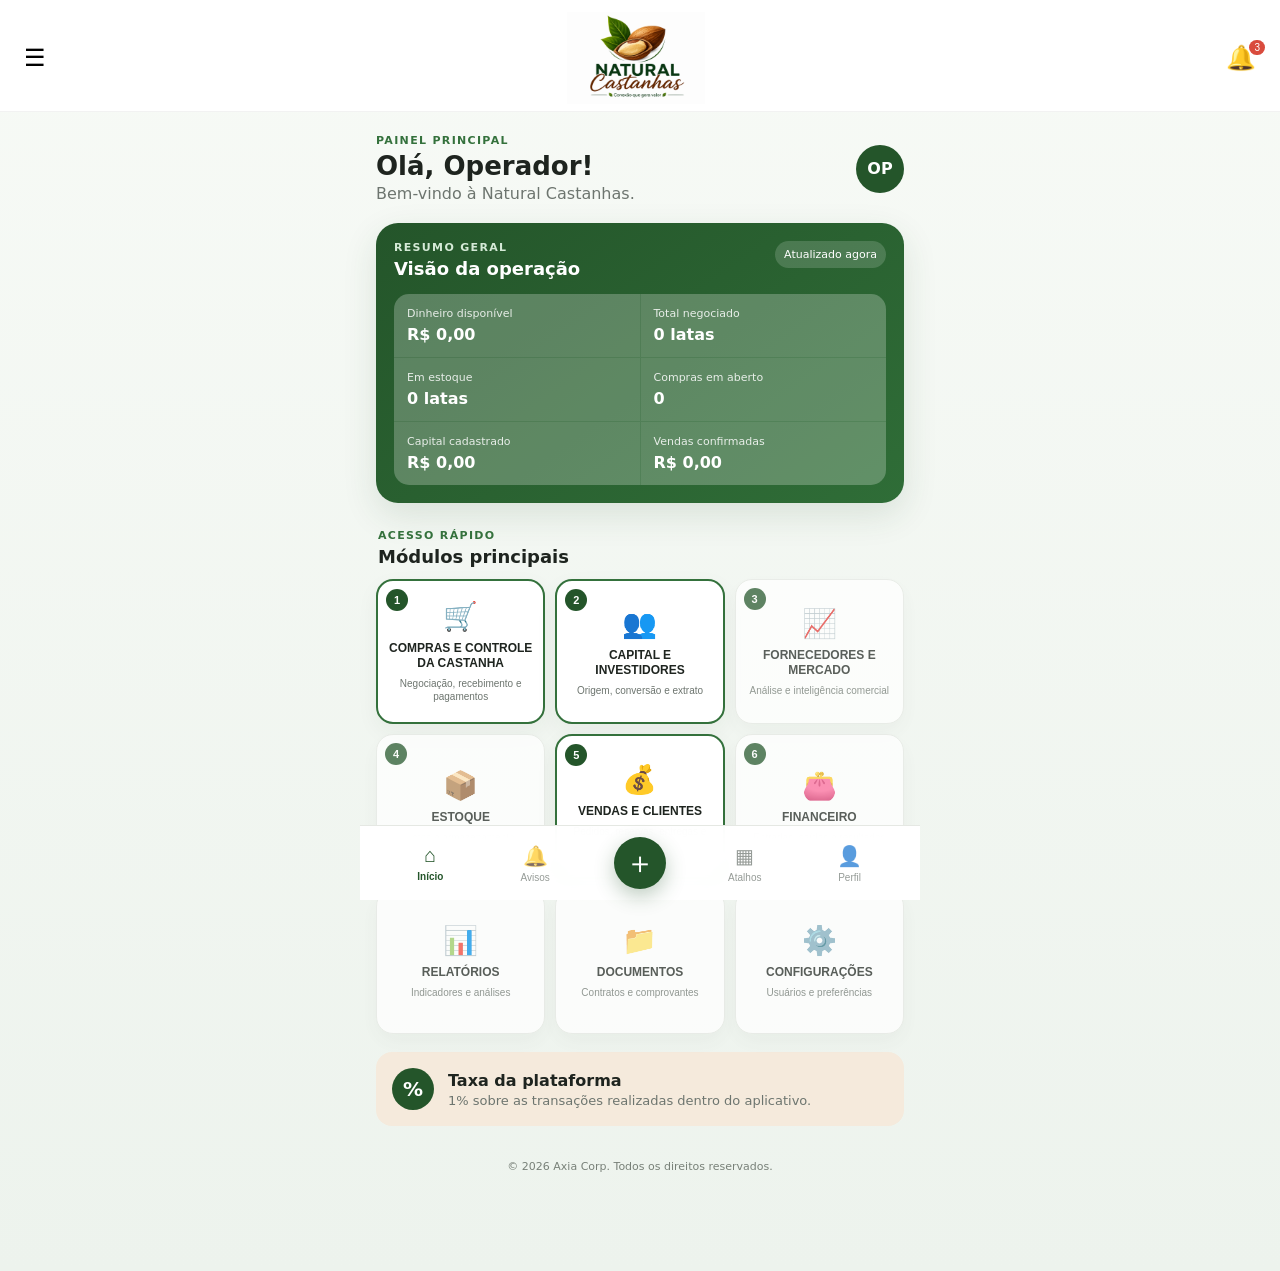
==== commit 979b0b3c: "Implementa interface do Núcleo 5 de vendas e clientes" ====
--- a/index.html
+++ b/index.html
@@ -1,18 +1,19 @@
 <!DOCTYPE html>
 <html lang="pt-BR">
 <head>
-<meta charset="UTF-8"><meta name="viewport" content="width=device-width,initial-scale=1,viewport-fit=cover"><meta name="theme-color" content="#24552a"><meta name="description" content="Natural Castanhas — gestão de compras, fornecedores e capital."><title>Natural Castanhas</title><meta name="apple-mobile-web-app-title" content="Natural Castanhas"><link rel="manifest" href="manifest.webmanifest"><link rel="icon" type="image/png" href="141FEC0C-C074-45A3-84B5-4538207A5C5E.png"><link rel="apple-touch-icon" href="141FEC0C-C074-45A3-84B5-4538207A5C5E.png"><link rel="stylesheet" href="styles.css">
+<meta charset="UTF-8"><meta name="viewport" content="width=device-width,initial-scale=1,viewport-fit=cover"><meta name="theme-color" content="#24552a"><meta name="description" content="Natural Castanhas — gestão integrada de compras, capital, estoque e vendas."><title>Natural Castanhas</title><meta name="apple-mobile-web-app-title" content="Natural Castanhas"><link rel="manifest" href="manifest.webmanifest"><link rel="icon" type="image/png" href="141FEC0C-C074-45A3-84B5-4538207A5C5E.png"><link rel="apple-touch-icon" href="141FEC0C-C074-45A3-84B5-4538207A5C5E.png"><link rel="stylesheet" href="styles.css">
 </head><body>
 <div id="toast" class="toast" aria-live="polite"></div>
 <header class="topbar"><button class="icon-button" id="menuButton">☰</button><div class="brand-mini"><img src="7F68BA35-AEDF-4E80-9922-C8D2084BC8FA.png" alt="Natural Castanhas"></div><button class="icon-button notification">🔔<span>3</span></button></header>
 <main class="app-shell">
 <section id="homeView" class="view active">
 <div class="welcome-row"><div><p class="eyebrow">Painel principal</p><h1>Olá, Operador!</h1><p class="muted">Bem-vindo à Natural Castanhas.</p></div><div class="avatar">OP</div></div>
-<section class="summary-card"><div class="card-heading"><div><p class="eyebrow light">Resumo geral</p><h2>Visão da operação</h2></div><span class="status-dot">Atualizado agora</span></div><div class="metrics-grid"><article><span>Dinheiro disponível</span><strong id="metricAvailable">R$ 0,00</strong></article><article><span>Total negociado</span><strong id="metricPurchased">0 latas</strong></article><article><span>Em estoque</span><strong id="metricStock">0 latas</strong></article><article><span>Compras em aberto</span><strong id="metricOpen">0</strong></article><article><span>Capital cadastrado</span><strong id="metricCapital">R$ 0,00</strong></article><article><span>Investidores ativos</span><strong id="metricInvestors">0</strong></article></div></section>
-<div class="section-title-row"><div><p class="eyebrow">Acesso rápido</p><h2>Módulos principais</h2></div></div><section class="module-grid"><button class="module-card featured" data-open="purchasesView"><span class="module-number">1</span><span class="module-icon">🛒</span><strong>Compras e controle da castanha</strong><small>Negociação, recebimento e pagamentos</small></button><button class="module-card featured" data-open="capitalView"><span class="module-number">2</span><span class="module-icon">👥</span><strong>Capital e investidores</strong><small>Origem, conversão e extrato</small></button><button class="module-card locked"><span class="module-number">3</span><span class="module-icon">📈</span><strong>Fornecedores e mercado</strong><small>Análise e inteligência comercial</small></button><button class="module-card locked"><span class="module-icon">📦</span><strong>Estoque</strong><small>Lotes e armazenamento</small></button><button class="module-card locked"><span class="module-icon">💰</span><strong>Vendas</strong><small>Clientes e comercialização</small></button><button class="module-card locked"><span class="module-icon">👛</span><strong>Financeiro</strong><small>Entradas, saídas e resultados</small></button><button class="module-card locked"><span class="module-icon">📊</span><strong>Relatórios</strong><small>Indicadores e análises</small></button><button class="module-card locked"><span class="module-icon">📁</span><strong>Documentos</strong><small>Contratos e comprovantes</small></button><button class="module-card locked"><span class="module-icon">⚙️</span><strong>Configurações</strong><small>Usuários e preferências</small></button></section><section class="fee-card"><span class="fee-icon">%</span><div><strong>Taxa da plataforma</strong><p>1% sobre as transações realizadas dentro do aplicativo.</p></div></section>
+<section class="summary-card"><div class="card-heading"><div><p class="eyebrow light">Resumo geral</p><h2>Visão da operação</h2></div><span class="status-dot">Atualizado agora</span></div><div class="metrics-grid"><article><span>Dinheiro disponível</span><strong id="metricAvailable">R$ 0,00</strong></article><article><span>Total negociado</span><strong id="metricPurchased">0 latas</strong></article><article><span>Em estoque</span><strong id="metricStock">0 latas</strong></article><article><span>Compras em aberto</span><strong id="metricOpen">0</strong></article><article><span>Capital cadastrado</span><strong id="metricCapital">R$ 0,00</strong></article><article><span>Vendas confirmadas</span><strong id="metricSales">R$ 0,00</strong></article></div></section>
+<div class="section-title-row"><div><p class="eyebrow">Acesso rápido</p><h2>Módulos principais</h2></div></div><section class="module-grid"><button class="module-card featured" data-open="purchasesView"><span class="module-number">1</span><span class="module-icon">🛒</span><strong>Compras e controle da castanha</strong><small>Negociação, recebimento e pagamentos</small></button><button class="module-card featured" data-open="capitalView"><span class="module-number">2</span><span class="module-icon">👥</span><strong>Capital e investidores</strong><small>Origem, conversão e extrato</small></button><button class="module-card locked"><span class="module-number">3</span><span class="module-icon">📈</span><strong>Fornecedores e mercado</strong><small>Análise e inteligência comercial</small></button><button class="module-card locked"><span class="module-number">4</span><span class="module-icon">📦</span><strong>Estoque</strong><small>Lotes e armazenamento</small></button><button class="module-card featured" data-open="salesView"><span class="module-number">5</span><span class="module-icon">💰</span><strong>Vendas e clientes</strong><small>Pedidos, reservas, entregas e margem</small></button><button class="module-card locked"><span class="module-number">6</span><span class="module-icon">👛</span><strong>Financeiro</strong><small>Entradas, saídas e resultados</small></button><button class="module-card locked"><span class="module-icon">📊</span><strong>Relatórios</strong><small>Indicadores e análises</small></button><button class="module-card locked"><span class="module-icon">📁</span><strong>Documentos</strong><small>Contratos e comprovantes</small></button><button class="module-card locked"><span class="module-icon">⚙️</span><strong>Configurações</strong><small>Usuários e preferências</small></button></section><section class="fee-card"><span class="fee-icon">%</span><div><strong>Taxa da plataforma</strong><p>1% sobre as transações realizadas dentro do aplicativo.</p></div></section>
 </section>
 <section id="purchasesView" class="view"><div class="module-header"><button class="back-button" data-open="homeView">←</button><div><p class="eyebrow">Núcleo 1</p><h1>Compras de castanha</h1></div></div><section class="purchase-balance"><div><span>Capital líquido disponível</span><strong id="purchaseCapital">R$ 0,00</strong></div><div class="balance-breakdown"><article><span>Comprometido</span><strong id="reservedValue">R$ 0,00</strong></article><article><span>Pago</span><strong id="usedValue">R$ 0,00</strong></article><article><span>Disponível</span><strong id="availableValue">R$ 0,00</strong></article></div></section><button class="primary-button" id="newPurchaseButton">＋ Nova compra</button><div class="filters"><input id="searchInput" type="search" placeholder="Pesquisar fornecedor ou compra"><select id="statusFilter"><option value="all">Todos os status</option><option>Em negociação</option><option>Aguardando entrega</option><option>Recebida parcialmente</option><option>Recebida integralmente</option><option>Preço em aberto</option><option>Aguardando pagamento</option><option>Finalizada</option><option>Cancelada</option></select></div><div class="list-heading"><h2>Compras cadastradas</h2><span id="purchaseCount">0 registros</span></div><div id="purchaseList" class="purchase-list"></div><div id="emptyState" class="empty-state"><span>🧺</span><h3>Nenhuma compra cadastrada</h3><p>Use “Nova compra” para iniciar a primeira operação.</p></div></section>
 <section id="capitalView" class="view"><div class="module-header"><button class="back-button" data-open="homeView">←</button><div><p class="eyebrow">Núcleo 2</p><h1>Capital e investidores</h1></div></div><section class="capital-summary"><article><span>Capital líquido</span><strong id="capitalTotal">R$ 0,00</strong></article><article><span>Capital próprio</span><strong id="ownerCapital">R$ 0,00</strong></article><article><span>Capital de investidores</span><strong id="investorCapital">R$ 0,00</strong></article><article><span>Total convertido em latas</span><strong id="convertedCans">0</strong></article></section><div class="dual-actions"><button class="primary-button" id="newSourceButton">＋ Registrar movimentação</button><button class="secondary-button wide" id="newInvestorButton">＋ Novo investidor</button></div><div class="list-heading"><h2>Investidores</h2><span id="investorCount">0 cadastrados</span></div><div id="investorList" class="investor-list"></div><div id="investorEmpty" class="empty-state"><span>👥</span><h3>Nenhum investidor cadastrado</h3><p>Cadastre o investidor e depois registre o aporte.</p></div><div class="list-heading"><h2>Movimentações de capital</h2><span id="capitalCount">0 registros</span></div><div id="capitalList" class="capital-list"></div><div id="capitalEmpty" class="empty-state"><span>💵</span><h3>Nenhuma movimentação registrada</h3><p>Registre entrada, retirada ou ajuste.</p></div></section>
+<section id="salesView" class="view"><div class="module-header"><button class="back-button" data-open="homeView">←</button><div><p class="eyebrow">Núcleo 5</p><h1>Vendas e clientes</h1></div></div><section class="capital-summary"><article><span>Estoque físico</span><strong id="salesPhysical">0 latas</strong></article><article><span>Estoque reservado</span><strong id="salesReserved">0 latas</strong></article><article><span>Disponível para venda</span><strong id="salesAvailable">0 latas</strong></article><article><span>Receita confirmada</span><strong id="salesRevenue">R$ 0,00</strong></article></section><div class="dual-actions"><button class="primary-button" id="newSaleButton">＋ Novo pedido</button><button class="secondary-button wide" id="newClientButton">＋ Novo cliente</button></div><div class="filters"><input id="saleSearch" type="search" placeholder="Pesquisar cliente ou pedido"><select id="saleStatusFilter"><option value="all">Todos os status</option><option>Em negociação</option><option>Confirmada</option><option>Separação</option><option>Em transporte</option><option>Entregue parcialmente</option><option>Entregue</option><option>Cancelada</option></select></div><div class="list-heading"><h2>Pedidos e vendas</h2><span id="saleCount">0 registros</span></div><div id="saleList" class="purchase-list"></div><div id="saleEmpty" class="empty-state"><span>🧾</span><h3>Nenhum pedido cadastrado</h3><p>Cadastre um cliente e crie o primeiro pedido de venda.</p></div><div class="list-heading"><h2>Clientes compradores</h2><span id="clientCount">0 cadastrados</span></div><div id="clientList" class="investor-list"></div><div id="clientEmpty" class="empty-state"><span>🏢</span><h3>Nenhum cliente cadastrado</h3><p>Use “Novo cliente” para iniciar o cadastro comercial.</p></div></section>
 </main>
 <nav class="bottom-nav"><button class="active" data-open="homeView"><span>⌂</span>Início</button><button class="locked"><span>🔔</span>Avisos</button><button class="add" id="quickAdd">＋</button><button class="locked"><span>▦</span>Atalhos</button><button class="locked"><span>👤</span>Perfil</button></nav><footer>© 2026 Axia Corp. Todos os direitos reservados.</footer>
 <dialog id="purchaseDialog"><form id="purchaseForm" method="dialog"><div class="dialog-header"><div><p class="eyebrow">Nova operação</p><h2>Cadastrar compra</h2></div><button type="button" class="close-button" data-close="purchaseDialog">×</button></div><div class="form-grid"><label>Fornecedor<input name="supplier" required></label><label>Data da compra<input name="date" type="date" required></label><label>Quantidade negociada (latas)<input name="quantity" type="number" min="1" required></label><label>Modalidade<select name="priceType" required><option>Preço fechado</option><option>Preço em aberto</option></select></label><label>Valor por lata (R$)<input name="unitPrice" type="number" min="0" step="0.01"></label><label>Origem do recurso<select name="sourceType" id="purchaseSourceType" required><option value="Proprietário">Capital próprio</option><option value="Investidor">Investidor</option></select></label><label id="purchaseInvestorField">Investidor<select name="investorId" id="purchaseInvestorSelect"><option value="">Selecione</option></select></label><label>Previsão de entrega<input name="delivery" type="date"></label><label class="full">Observações<textarea name="notes" rows="3"></textarea></label></div><div class="dialog-actions"><button type="button" class="secondary-button" data-close="purchaseDialog">Cancelar</button><button class="primary-button" type="submit">Salvar compra</button></div></form></dialog>
@@ -22,4 +23,7 @@
 <dialog id="cancelPurchaseDialog"><form id="cancelPurchaseForm" method="dialog"><input name="purchaseId" type="hidden"><div class="dialog-header"><div><p class="eyebrow">Cancelamento</p><h2>Cancelar compra</h2></div><button type="button" class="close-button" data-close="cancelPurchaseDialog">×</button></div><label>Motivo do cancelamento<textarea name="reason" rows="4" required></textarea></label><div class="dialog-actions"><button type="button" class="secondary-button" data-close="cancelPurchaseDialog">Voltar</button><button class="danger-button" type="submit">Confirmar cancelamento</button></div></form></dialog>
 <dialog id="investorDialog"><form id="investorForm" method="dialog"><div class="dialog-header"><div><p class="eyebrow">Cadastro</p><h2>Novo investidor</h2></div><button type="button" class="close-button" data-close="investorDialog">×</button></div><div class="form-grid"><label>Nome completo<input name="name" required></label><label>CPF ou CNPJ<input name="document"></label><label>Telefone<input name="phone" type="tel"></label><label>E-mail<input name="email" type="email"></label><label class="full">Observações<textarea name="notes" rows="3"></textarea></label></div><div class="dialog-actions"><button type="button" class="secondary-button" data-close="investorDialog">Cancelar</button><button class="primary-button" type="submit">Salvar investidor</button></div></form></dialog>
 <dialog id="capitalDialog"><form id="capitalForm" method="dialog"><div class="dialog-header"><div><p class="eyebrow">Movimentação</p><h2>Registrar capital</h2></div><button type="button" class="close-button" data-close="capitalDialog">×</button></div><div class="form-grid"><label>Tipo<select name="movementType" id="movementType"><option>Entrada</option><option>Retirada</option><option>Ajuste</option></select></label><label>Origem<select name="sourceType" id="sourceType"><option value="Proprietário">Proprietário</option><option value="Investidor">Investidor</option></select></label><label id="investorField">Investidor<select name="investorId" id="investorSelect"><option value="">Selecione</option></select></label><label>Data<input name="date" type="date" required></label><label>Valor (R$)<input name="amount" type="number" min="0.01" step="0.01" required></label><label>Valor da lata (R$)<input name="canPrice" type="number" min="0.01" step="0.01"></label><label>Latas equivalentes<input id="canPreview" type="text" value="0" readonly></label><label class="full">Observações<textarea name="notes" rows="3"></textarea></label></div><div class="dialog-actions"><button type="button" class="secondary-button" data-close="capitalDialog">Cancelar</button><button class="primary-button" type="submit">Salvar movimentação</button></div></form></dialog>
+<dialog id="clientDialog"><form id="clientForm" method="dialog"><div class="dialog-header"><div><p class="eyebrow">Cliente comprador</p><h2>Novo cliente</h2></div><button type="button" class="close-button" data-close="clientDialog">×</button></div><div class="form-grid"><label>Nome ou razão social<input name="name" required></label><label>CPF ou CNPJ<input name="document"></label><label>Tipo de cliente<select name="type"><option>Indústria</option><option>Exportador</option><option>Atacadista</option><option>Revendedor</option><option>Outro</option></select></label><label>WhatsApp<input name="phone" type="tel"></label><label>E-mail<input name="email" type="email"></label><label>Cidade/UF<input name="city"></label><label>Limite de crédito (R$)<input name="creditLimit" type="number" min="0" step="0.01"></label><label>Condição padrão<select name="paymentTerm"><option>À vista</option><option>7 dias</option><option>15 dias</option><option>30 dias</option><option>Personalizada</option></select></label><label class="full">Observações<textarea name="notes" rows="3"></textarea></label></div><div class="dialog-actions"><button type="button" class="secondary-button" data-close="clientDialog">Cancelar</button><button class="primary-button" type="submit">Salvar cliente</button></div></form></dialog>
+<dialog id="saleDialog"><form id="saleForm" method="dialog"><div class="dialog-header"><div><p class="eyebrow">Pedido de venda</p><h2>Novo pedido</h2></div><button type="button" class="close-button" data-close="saleDialog">×</button></div><div class="form-grid"><label>Cliente<select name="clientId" id="saleClientSelect" required><option value="">Selecione</option></select></label><label>Data do pedido<input name="date" type="date" required></label><label>Quantidade (latas)<input name="quantity" type="number" min="0.01" step="0.01" required></label><label>Preço por lata (R$)<input name="unitPrice" type="number" min="0.01" step="0.01" required></label><label>Condição de pagamento<select name="paymentTerm"><option>À vista</option><option>7 dias</option><option>15 dias</option><option>30 dias</option><option>Personalizada</option></select></label><label>Previsão de entrega<input name="deliveryDate" type="date"></label><label>Validade da reserva<input name="reserveUntil" type="date"></label><label>Comissão (%)<input name="commissionPct" type="number" min="0" max="100" step="0.01" value="0"></label><label>Frete e outros custos (R$)<input name="extraCosts" type="number" min="0" step="0.01" value="0"></label><label>Desconto (R$)<input name="discount" type="number" min="0" step="0.01" value="0"></label><label class="full">Observações<textarea name="notes" rows="3"></textarea></label></div><div class="dialog-actions"><button type="button" class="secondary-button" data-close="saleDialog">Cancelar</button><button class="primary-button" type="submit">Salvar pedido</button></div></form></dialog>
+<dialog id="saleActionDialog"><form id="saleActionForm" method="dialog"><input name="saleId" type="hidden"><div class="dialog-header"><div><p class="eyebrow">Atualizar operação</p><h2 id="saleActionTitle">Atualizar venda</h2></div><button type="button" class="close-button" data-close="saleActionDialog">×</button></div><input name="action" type="hidden"><div class="form-grid"><label id="saleActionQtyLabel">Quantidade<input name="quantity" type="number" min="0.01" step="0.01"></label><label>Data<input name="date" type="date" required></label><label class="full">Motivo/observação<textarea name="notes" rows="3"></textarea></label></div><div class="dialog-actions"><button type="button" class="secondary-button" data-close="saleActionDialog">Voltar</button><button class="primary-button" type="submit">Confirmar</button></div></form></dialog>
 <script src="app.js"></script></body></html>
--- a/styles.css
+++ b/styles.css
@@ -1 +1 @@
-:root{--green:#24552a;--green2:#34713c;--cream:#f8f3e8;--ink:#1e241f;--muted:#6d756f;--line:#e5e8e3;--white:#fff;--shadow:0 12px 35px rgba(35,72,41,.12)}*{box-sizing:border-box}html{background:#eef2ed}body{margin:0;font-family:Inter,ui-sans-serif,system-ui,-apple-system,BlinkMacSystemFont,"Segoe UI",sans-serif;color:var(--ink);background:linear-gradient(180deg,#f7faf6,#edf3ed);min-height:100vh;padding-bottom:92px}.topbar{position:sticky;top:0;z-index:20;height:70px;padding:max(12px,env(safe-area-inset-top)) 18px 8px;display:flex;align-items:center;justify-content:space-between;background:rgba(255,255,255,.92);backdrop-filter:blur(12px);border-bottom:1px solid rgba(0,0,0,.05)}.brand-mini img{height:43px;width:auto}.icon-button{border:0;background:transparent;font-size:24px;position:relative}.notification span{position:absolute;right:-3px;top:-3px;background:#d94b3d;color:#fff;border-radius:999px;font-size:10px;padding:2px 5px}.app-shell{max-width:560px;margin:0 auto;padding:22px 16px 10px}.view{display:none}.view.active{display:block}.welcome-row,.module-header,.section-title-row,.list-heading,.dialog-header,.dialog-actions{display:flex;align-items:center;justify-content:space-between;gap:14px}.eyebrow{margin:0 0 4px;text-transform:uppercase;letter-spacing:.12em;font-size:11px;font-weight:800;color:var(--green2)}h1,h2,h3,p{margin-top:0}h1{font-size:26px;margin-bottom:3px}h2{font-size:18px;margin-bottom:0}.muted{color:var(--muted);margin-bottom:0}.avatar{width:48px;height:48px;border-radius:50%;display:grid;place-items:center;background:var(--green);color:#fff;font-weight:800}.summary-card,.purchase-balance{margin-top:20px;background:linear-gradient(145deg,var(--green),#2f6d37);color:#fff;border-radius:22px;padding:18px;box-shadow:var(--shadow)}.card-heading{display:flex;justify-content:space-between;align-items:flex-start;gap:12px}.light{color:#d5ead7}.status-dot{font-size:11px;background:rgba(255,255,255,.16);padding:7px 9px;border-radius:999px}.metrics-grid{display:grid;grid-template-columns:repeat(2,1fr);gap:1px;background:rgba(255,255,255,.18);border-radius:15px;overflow:hidden;margin-top:15px}.metrics-grid article{background:rgba(255,255,255,.08);padding:13px}.metrics-grid span,.balance-breakdown span{display:block;font-size:11px;opacity:.85}.metrics-grid strong{display:block;margin-top:5px;font-size:16px}.section-title-row{margin:26px 2px 12px}.module-grid{display:grid;grid-template-columns:repeat(3,1fr);gap:10px}.module-card{min-height:145px;border:1px solid var(--line);border-radius:17px;background:#fff;padding:15px 10px;display:flex;flex-direction:column;align-items:center;justify-content:center;text-align:center;box-shadow:0 8px 22px rgba(30,50,35,.05);position:relative;color:var(--ink)}.module-card.featured{border:2px solid var(--green2)}.module-number{position:absolute;left:8px;top:8px;width:22px;height:22px;border-radius:50%;display:grid;place-items:center;background:var(--green);color:#fff;font-weight:800;font-size:11px}.module-icon{font-size:28px;margin-bottom:8px}.module-card strong{font-size:12px;line-height:1.25;text-transform:uppercase}.module-card small{font-size:10px;line-height:1.3;color:var(--muted);margin-top:6px}.locked{opacity:.72}.fee-card{display:flex;gap:14px;align-items:center;background:#f5eadc;border-radius:16px;padding:16px;margin-top:18px}.fee-icon{width:42px;height:42px;border-radius:50%;background:var(--green);color:#fff;display:grid;place-items:center;font-weight:900;font-size:20px}.fee-card p{margin:3px 0 0;color:var(--muted);font-size:13px}.module-header{justify-content:flex-start}.back-button,.close-button{border:0;background:#fff;width:42px;height:42px;border-radius:12px;font-size:24px;box-shadow:0 5px 16px rgba(0,0,0,.08)}.purchase-balance>div:first-child span{font-size:13px}.purchase-balance>div:first-child strong{display:block;font-size:27px;margin-top:4px}.balance-breakdown{display:grid;grid-template-columns:repeat(3,1fr);gap:10px;margin-top:17px}.balance-breakdown article{background:rgba(255,255,255,.12);padding:11px;border-radius:13px}.balance-breakdown strong{display:block;font-size:13px;margin-top:4px}.primary-button,.secondary-button{border:0;border-radius:14px;padding:14px 18px;font-weight:800;font-size:15px}.primary-button{background:var(--green);color:#fff;width:100%;margin:16px 0;box-shadow:0 8px 20px rgba(36,85,42,.24)}.secondary-button{background:#eef2ed;color:var(--ink)}.filters{display:grid;grid-template-columns:1fr;gap:10px}.filters input,.filters select,input,select,textarea{width:100%;border:1px solid var(--line);border-radius:12px;padding:13px;background:#fff;font:inherit}.list-heading{margin:22px 2px 10px}.list-heading span{font-size:12px;color:var(--muted)}.purchase-list,.investor-list,.capital-list{display:grid;gap:12px}.purchase-item,.investor-card,.capital-item{background:#fff;border:1px solid var(--line);border-radius:17px;padding:15px;box-shadow:0 6px 18px rgba(0,0,0,.04)}.purchase-item-top,.investor-head{display:flex;justify-content:space-between;gap:8px}.purchase-item h3,.investor-card h3,.capital-item h3{font-size:15px;margin-bottom:8px}.purchase-item p,.investor-card p,.capital-item p{font-size:13px;color:var(--muted);margin:4px 0}.purchase-item strong,.investor-card strong,.capital-item strong{color:var(--ink)}.badge{display:inline-flex;align-items:center;height:25px;border-radius:999px;padding:0 9px;font-size:10px;font-weight:800;background:#edf4ed;color:var(--green)}.badge.open{background:#f3ecff;color:#6e3da3}.badge.wait{background:#fff0d8;color:#a55b00}.badge.partial{background:#e6f1ff;color:#2c63a5}.item-actions{display:flex;gap:8px;margin-top:12px}.item-actions button{border:0;border-radius:10px;padding:9px 11px;font-weight:700}.delete{background:#fff0ef;color:#a7392d}.finish{background:#edf5ed;color:var(--green)}.empty-state{text-align:center;padding:42px 20px;color:var(--muted)}.empty-state span{font-size:38px}.bottom-nav{position:fixed;bottom:0;left:50%;transform:translateX(-50%);z-index:30;width:min(100%,560px);height:75px;padding:8px 18px max(8px,env(safe-area-inset-bottom));background:rgba(255,255,255,.96);backdrop-filter:blur(12px);border-top:1px solid var(--line);display:grid;grid-template-columns:repeat(5,1fr);align-items:center}.bottom-nav button{border:0;background:transparent;font-size:10px;display:flex;flex-direction:column;align-items:center;gap:4px;color:var(--muted)}.bottom-nav button span{font-size:20px}.bottom-nav .active{color:var(--green);font-weight:800}.bottom-nav .add{width:52px;height:52px;border-radius:50%;margin:auto;background:var(--green);color:#fff;font-size:30px;display:grid;place-items:center;box-shadow:0 7px 20px rgba(36,85,42,.3)}footer{text-align:center;font-size:11px;color:#788078;padding:24px 10px 6px}dialog{border:0;border-radius:22px;padding:0;width:min(92vw,540px);box-shadow:0 25px 80px rgba(0,0,0,.25)}dialog::backdrop{background:rgba(16,31,19,.55);backdrop-filter:blur(4px)}dialog form{padding:20px}.form-grid{display:grid;grid-template-columns:1fr 1fr;gap:12px;margin-top:18px}.form-grid label{font-size:12px;font-weight:700;color:#475047}.form-grid input,.form-grid select,.form-grid textarea{margin-top:6px}.form-grid .full{grid-column:1/-1}.dialog-actions{margin-top:18px;justify-content:flex-end}.dialog-actions .primary-button{width:auto;margin:0}.toast{position:fixed;top:82px;left:50%;transform:translate(-50%,-15px);background:#1f2e21;color:#fff;padding:11px 16px;border-radius:12px;opacity:0;pointer-events:none;transition:.25s;z-index:100}.toast.show{opacity:1;transform:translate(-50%,0)}.capital-summary{display:grid;grid-template-columns:repeat(2,1fr);gap:10px;margin-top:20px}.capital-summary article{background:#fff;border:1px solid var(--line);border-radius:17px;padding:15px;box-shadow:0 7px 20px rgba(30,50,35,.06)}.capital-summary span,.investor-metrics span{display:block;font-size:11px;color:var(--muted)}.capital-summary strong{display:block;margin-top:6px;font-size:18px;color:var(--green)}.dual-actions{display:grid;grid-template-columns:1fr 1fr;gap:10px;margin:14px 0}.dual-actions .primary-button{margin:0}.wide{width:100%}.investor-metrics{display:grid;grid-template-columns:repeat(3,1fr);gap:8px;margin-top:13px}.investor-metrics>div{background:#f4f7f3;border-radius:12px;padding:10px}.investor-metrics strong{display:block;margin-top:5px;font-size:13px}.icon-only{border:0;width:32px;height:32px;border-radius:10px;font-size:18px}.capital-item .purchase-item-top{align-items:flex-start}@media(max-width:420px){.module-grid{grid-template-columns:repeat(2,1fr)}.form-grid{grid-template-columns:1fr}.form-grid .full{grid-column:auto}.metrics-grid{grid-template-columns:1fr 1fr}.balance-breakdown{grid-template-columns:1fr}.brand-mini img{height:36px}.dual-actions{grid-template-columns:1fr}.capital-summary{grid-template-columns:1fr 1fr}.investor-metrics{grid-template-columns:1fr 1fr}}+:root{--green:#24552a;--green2:#34713c;--ink:#1e241f;--muted:#6d756f;--line:#e5e8e3;--white:#fff;--danger:#a7392d;--shadow:0 12px 35px rgba(35,72,41,.12)}*{box-sizing:border-box}html{background:#eef2ed}body{margin:0;font-family:Inter,ui-sans-serif,system-ui,-apple-system,BlinkMacSystemFont,"Segoe UI",sans-serif;color:var(--ink);background:linear-gradient(180deg,#f7faf6,#edf3ed);min-height:100vh;padding-bottom:92px}.topbar{position:sticky;top:0;z-index:20;height:112px;padding:max(12px,env(safe-area-inset-top)) 18px 8px;display:flex;align-items:center;justify-content:space-between;background:rgba(255,255,255,.94);backdrop-filter:blur(12px);border-bottom:1px solid rgba(0,0,0,.05)}.brand-mini{display:flex;align-items:center;justify-content:center;flex:1;overflow:hidden}.brand-mini img{height:92px;max-width:72vw;width:auto;object-fit:contain;display:block}.icon-button{border:0;background:transparent;font-size:24px;position:relative}.notification span{position:absolute;right:-3px;top:-3px;background:#d94b3d;color:#fff;border-radius:999px;font-size:10px;padding:2px 5px}.app-shell{max-width:560px;margin:0 auto;padding:22px 16px 10px}.view{display:none}.view.active{display:block}.welcome-row,.module-header,.section-title-row,.list-heading,.dialog-header,.dialog-actions{display:flex;align-items:center;justify-content:space-between;gap:14px}.eyebrow{margin:0 0 4px;text-transform:uppercase;letter-spacing:.12em;font-size:11px;font-weight:800;color:var(--green2)}h1,h2,h3,p{margin-top:0}h1{font-size:26px;margin-bottom:3px}h2{font-size:18px;margin-bottom:0}.muted{color:var(--muted);margin-bottom:0}.avatar{width:48px;height:48px;border-radius:50%;display:grid;place-items:center;background:var(--green);color:#fff;font-weight:800}.summary-card,.purchase-balance{margin-top:20px;background:linear-gradient(145deg,var(--green),#2f6d37);color:#fff;border-radius:22px;padding:18px;box-shadow:var(--shadow)}.card-heading{display:flex;justify-content:space-between;align-items:flex-start;gap:12px}.light{color:#d5ead7}.status-dot{font-size:11px;background:rgba(255,255,255,.16);padding:7px 9px;border-radius:999px}.metrics-grid{display:grid;grid-template-columns:repeat(2,1fr);gap:1px;background:rgba(255,255,255,.18);border-radius:15px;overflow:hidden;margin-top:15px}.metrics-grid article{background:rgba(255,255,255,.08);padding:13px}.metrics-grid span,.balance-breakdown span{display:block;font-size:11px;opacity:.85}.metrics-grid strong{display:block;margin-top:5px;font-size:16px}.section-title-row{margin:26px 2px 12px}.module-grid{display:grid;grid-template-columns:repeat(3,1fr);gap:10px}.module-card{min-height:145px;border:1px solid var(--line);border-radius:17px;background:#fff;padding:15px 10px;display:flex;flex-direction:column;align-items:center;justify-content:center;text-align:center;box-shadow:0 8px 22px rgba(30,50,35,.05);position:relative;color:var(--ink)}.module-card.featured{border:2px solid var(--green2)}.module-number{position:absolute;left:8px;top:8px;width:22px;height:22px;border-radius:50%;display:grid;place-items:center;background:var(--green);color:#fff;font-weight:800;font-size:11px}.module-icon{font-size:28px;margin-bottom:8px}.module-card strong{font-size:12px;line-height:1.25;text-transform:uppercase}.module-card small{font-size:10px;line-height:1.3;color:var(--muted);margin-top:6px}.locked{opacity:.72}.fee-card{display:flex;gap:14px;align-items:center;background:#f5eadc;border-radius:16px;padding:16px;margin-top:18px}.fee-icon{width:42px;height:42px;border-radius:50%;background:var(--green);color:#fff;display:grid;place-items:center;font-weight:900;font-size:20px}.fee-card p{margin:3px 0 0;color:var(--muted);font-size:13px}.module-header{justify-content:flex-start}.back-button,.close-button{border:0;background:#fff;width:42px;height:42px;border-radius:12px;font-size:24px;box-shadow:0 5px 16px rgba(0,0,0,.08)}.purchase-balance>div:first-child span{font-size:13px}.purchase-balance>div:first-child strong{display:block;font-size:27px;margin-top:4px}.balance-breakdown{display:grid;grid-template-columns:repeat(3,1fr);gap:10px;margin-top:17px}.balance-breakdown article{background:rgba(255,255,255,.12);padding:11px;border-radius:13px}.balance-breakdown strong{display:block;font-size:13px;margin-top:4px}.primary-button,.secondary-button,.danger-button{border:0;border-radius:14px;padding:14px 18px;font-weight:800;font-size:15px}.primary-button{background:var(--green);color:#fff;width:100%;margin:16px 0;box-shadow:0 8px 20px rgba(36,85,42,.24)}.secondary-button{background:#eef2ed;color:var(--ink)}.danger-button{background:var(--danger);color:#fff}.filters{display:grid;grid-template-columns:1fr;gap:10px}.filters input,.filters select,input,select,textarea{width:100%;border:1px solid var(--line);border-radius:12px;padding:13px;background:#fff;font:inherit}.list-heading{margin:22px 2px 10px}.list-heading span{font-size:12px;color:var(--muted)}.purchase-list,.investor-list,.capital-list{display:grid;gap:12px}.purchase-item,.investor-card,.capital-item{background:#fff;border:1px solid var(--line);border-radius:17px;padding:15px;box-shadow:0 6px 18px rgba(0,0,0,.04)}.purchase-item-top,.investor-head{display:flex;justify-content:space-between;gap:8px}.purchase-item h3,.investor-card h3,.capital-item h3{font-size:15px;margin-bottom:8px}.purchase-item p,.investor-card p,.capital-item p{font-size:13px;color:var(--muted);margin:5px 0}.purchase-item strong,.investor-card strong,.capital-item strong{color:var(--ink)}.badge{display:inline-flex;align-items:center;min-height:25px;border-radius:999px;padding:4px 9px;font-size:10px;font-weight:800;background:#edf4ed;color:var(--green)}.badge.open{background:#f3ecff;color:#6e3da3}.badge.wait{background:#fff0d8;color:#a55b00}.badge.partial{background:#e6f1ff;color:#2c63a5}.badge.cancelled{background:#fff0ef;color:var(--danger)}.item-actions{display:flex;gap:7px;margin-top:12px;flex-wrap:wrap}.item-actions button{border:0;border-radius:10px;padding:9px 10px;font-weight:700;background:#edf5ed;color:var(--green)}.item-actions .delete{background:#fff0ef;color:var(--danger)}.warning-text{color:var(--danger)!important;font-weight:700}.empty-state{text-align:center;padding:42px 20px;color:var(--muted)}.empty-state span{font-size:38px}.capital-summary{display:grid;grid-template-columns:repeat(2,1fr);gap:10px;margin-top:20px}.capital-summary article{background:#fff;border:1px solid var(--line);border-radius:17px;padding:15px;box-shadow:0 7px 20px rgba(30,50,35,.06)}.capital-summary span,.investor-metrics span{display:block;font-size:11px;color:var(--muted)}.capital-summary strong{display:block;margin-top:6px;font-size:18px;color:var(--green)}.dual-actions{display:grid;grid-template-columns:1fr 1fr;gap:10px;margin:14px 0}.dual-actions .primary-button{margin:0}.wide{width:100%}.investor-metrics{display:grid;grid-template-columns:repeat(2,1fr);gap:8px;margin-top:13px}.investor-metrics>div{background:#f4f7f3;border-radius:12px;padding:10px}.investor-metrics strong{display:block;margin-top:5px;font-size:13px}.capital-item.reversed{opacity:.62;border-style:dashed}.history{margin-top:10px;padding:10px;background:#f7f9f6;border-radius:12px}.history p{font-size:12px;margin:5px 0}details{margin-top:12px;border-top:1px solid var(--line);padding-top:10px}summary{cursor:pointer;color:var(--green);font-size:12px;font-weight:800}.bottom-nav{position:fixed;bottom:0;left:50%;transform:translateX(-50%);z-index:30;width:min(100%,560px);height:75px;padding:8px 18px max(8px,env(safe-area-inset-bottom));background:rgba(255,255,255,.96);backdrop-filter:blur(12px);border-top:1px solid var(--line);display:grid;grid-template-columns:repeat(5,1fr);align-items:center}.bottom-nav button{border:0;background:transparent;font-size:10px;display:flex;flex-direction:column;align-items:center;gap:4px;color:var(--muted)}.bottom-nav button span{font-size:20px}.bottom-nav .active{color:var(--green);font-weight:800}.bottom-nav .add{width:52px;height:52px;border-radius:50%;margin:auto;background:var(--green);color:#fff;font-size:30px;display:grid;place-items:center;box-shadow:0 7px 20px rgba(36,85,42,.3)}footer{text-align:center;font-size:11px;color:#788078;padding:24px 10px 6px}dialog{border:0;border-radius:22px;padding:0;width:min(92vw,540px);max-height:88vh;overflow:auto;box-shadow:0 25px 80px rgba(0,0,0,.25)}dialog::backdrop{background:rgba(16,31,19,.55);backdrop-filter:blur(4px)}dialog form{padding:20px}.form-grid{display:grid;grid-template-columns:1fr 1fr;gap:12px;margin-top:18px}.form-grid label,dialog form>label{font-size:12px;font-weight:700;color:#475047}.form-grid input,.form-grid select,.form-grid textarea,dialog form>label textarea{margin-top:6px}.form-grid .full{grid-column:1/-1}.dialog-actions{margin-top:18px;justify-content:flex-end}.dialog-actions .primary-button{width:auto;margin:0}.toast{position:fixed;top:120px;left:50%;transform:translate(-50%,-15px);background:#1f2e21;color:#fff;padding:11px 16px;border-radius:12px;opacity:0;pointer-events:none;transition:.25s;z-index:100;text-align:center;max-width:88vw}.toast.show{opacity:1;transform:translate(-50%,0)}@media(max-width:420px){.module-grid{grid-template-columns:repeat(2,1fr)}.form-grid{grid-template-columns:1fr}.form-grid .full{grid-column:auto}.metrics-grid{grid-template-columns:1fr 1fr}.balance-breakdown{grid-template-columns:1fr}.dual-actions{grid-template-columns:1fr}.capital-summary{grid-template-columns:1fr 1fr}.brand-mini img{height:84px}.topbar{height:104px}}
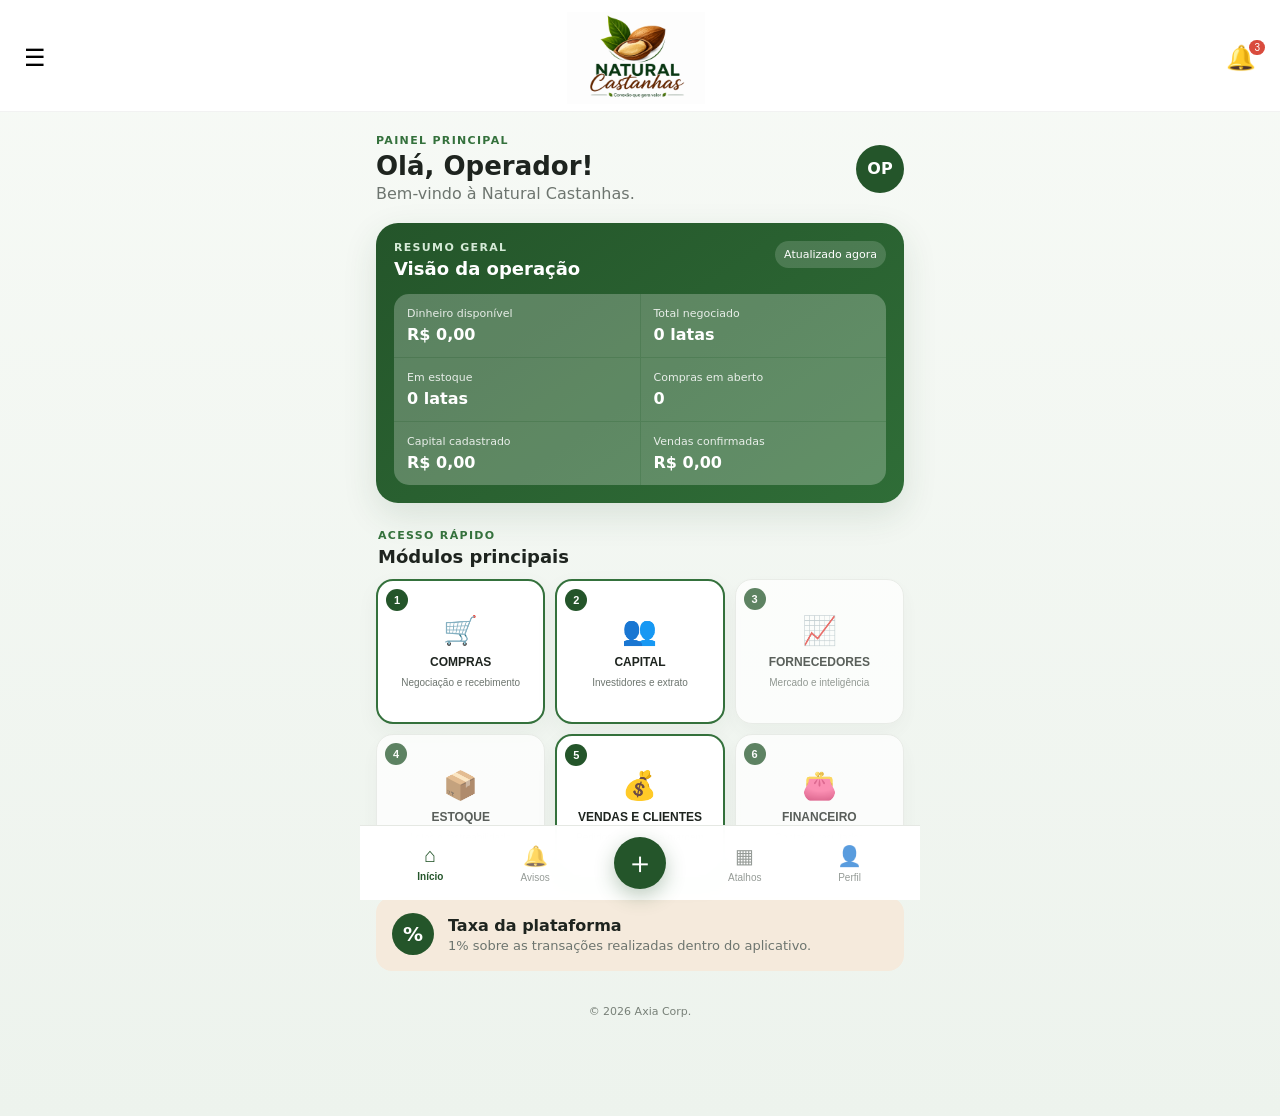
==== commit 53da0a19: "Conecta o Núcleo 5 ao aplicativo" ====
--- a/index.html
+++ b/index.html
@@ -1,29 +1 @@
-<!DOCTYPE html>
-<html lang="pt-BR">
-<head>
-<meta charset="UTF-8"><meta name="viewport" content="width=device-width,initial-scale=1,viewport-fit=cover"><meta name="theme-color" content="#24552a"><meta name="description" content="Natural Castanhas — gestão integrada de compras, capital, estoque e vendas."><title>Natural Castanhas</title><meta name="apple-mobile-web-app-title" content="Natural Castanhas"><link rel="manifest" href="manifest.webmanifest"><link rel="icon" type="image/png" href="141FEC0C-C074-45A3-84B5-4538207A5C5E.png"><link rel="apple-touch-icon" href="141FEC0C-C074-45A3-84B5-4538207A5C5E.png"><link rel="stylesheet" href="styles.css">
-</head><body>
-<div id="toast" class="toast" aria-live="polite"></div>
-<header class="topbar"><button class="icon-button" id="menuButton">☰</button><div class="brand-mini"><img src="7F68BA35-AEDF-4E80-9922-C8D2084BC8FA.png" alt="Natural Castanhas"></div><button class="icon-button notification">🔔<span>3</span></button></header>
-<main class="app-shell">
-<section id="homeView" class="view active">
-<div class="welcome-row"><div><p class="eyebrow">Painel principal</p><h1>Olá, Operador!</h1><p class="muted">Bem-vindo à Natural Castanhas.</p></div><div class="avatar">OP</div></div>
-<section class="summary-card"><div class="card-heading"><div><p class="eyebrow light">Resumo geral</p><h2>Visão da operação</h2></div><span class="status-dot">Atualizado agora</span></div><div class="metrics-grid"><article><span>Dinheiro disponível</span><strong id="metricAvailable">R$ 0,00</strong></article><article><span>Total negociado</span><strong id="metricPurchased">0 latas</strong></article><article><span>Em estoque</span><strong id="metricStock">0 latas</strong></article><article><span>Compras em aberto</span><strong id="metricOpen">0</strong></article><article><span>Capital cadastrado</span><strong id="metricCapital">R$ 0,00</strong></article><article><span>Vendas confirmadas</span><strong id="metricSales">R$ 0,00</strong></article></div></section>
-<div class="section-title-row"><div><p class="eyebrow">Acesso rápido</p><h2>Módulos principais</h2></div></div><section class="module-grid"><button class="module-card featured" data-open="purchasesView"><span class="module-number">1</span><span class="module-icon">🛒</span><strong>Compras e controle da castanha</strong><small>Negociação, recebimento e pagamentos</small></button><button class="module-card featured" data-open="capitalView"><span class="module-number">2</span><span class="module-icon">👥</span><strong>Capital e investidores</strong><small>Origem, conversão e extrato</small></button><button class="module-card locked"><span class="module-number">3</span><span class="module-icon">📈</span><strong>Fornecedores e mercado</strong><small>Análise e inteligência comercial</small></button><button class="module-card locked"><span class="module-number">4</span><span class="module-icon">📦</span><strong>Estoque</strong><small>Lotes e armazenamento</small></button><button class="module-card featured" data-open="salesView"><span class="module-number">5</span><span class="module-icon">💰</span><strong>Vendas e clientes</strong><small>Pedidos, reservas, entregas e margem</small></button><button class="module-card locked"><span class="module-number">6</span><span class="module-icon">👛</span><strong>Financeiro</strong><small>Entradas, saídas e resultados</small></button><button class="module-card locked"><span class="module-icon">📊</span><strong>Relatórios</strong><small>Indicadores e análises</small></button><button class="module-card locked"><span class="module-icon">📁</span><strong>Documentos</strong><small>Contratos e comprovantes</small></button><button class="module-card locked"><span class="module-icon">⚙️</span><strong>Configurações</strong><small>Usuários e preferências</small></button></section><section class="fee-card"><span class="fee-icon">%</span><div><strong>Taxa da plataforma</strong><p>1% sobre as transações realizadas dentro do aplicativo.</p></div></section>
-</section>
-<section id="purchasesView" class="view"><div class="module-header"><button class="back-button" data-open="homeView">←</button><div><p class="eyebrow">Núcleo 1</p><h1>Compras de castanha</h1></div></div><section class="purchase-balance"><div><span>Capital líquido disponível</span><strong id="purchaseCapital">R$ 0,00</strong></div><div class="balance-breakdown"><article><span>Comprometido</span><strong id="reservedValue">R$ 0,00</strong></article><article><span>Pago</span><strong id="usedValue">R$ 0,00</strong></article><article><span>Disponível</span><strong id="availableValue">R$ 0,00</strong></article></div></section><button class="primary-button" id="newPurchaseButton">＋ Nova compra</button><div class="filters"><input id="searchInput" type="search" placeholder="Pesquisar fornecedor ou compra"><select id="statusFilter"><option value="all">Todos os status</option><option>Em negociação</option><option>Aguardando entrega</option><option>Recebida parcialmente</option><option>Recebida integralmente</option><option>Preço em aberto</option><option>Aguardando pagamento</option><option>Finalizada</option><option>Cancelada</option></select></div><div class="list-heading"><h2>Compras cadastradas</h2><span id="purchaseCount">0 registros</span></div><div id="purchaseList" class="purchase-list"></div><div id="emptyState" class="empty-state"><span>🧺</span><h3>Nenhuma compra cadastrada</h3><p>Use “Nova compra” para iniciar a primeira operação.</p></div></section>
-<section id="capitalView" class="view"><div class="module-header"><button class="back-button" data-open="homeView">←</button><div><p class="eyebrow">Núcleo 2</p><h1>Capital e investidores</h1></div></div><section class="capital-summary"><article><span>Capital líquido</span><strong id="capitalTotal">R$ 0,00</strong></article><article><span>Capital próprio</span><strong id="ownerCapital">R$ 0,00</strong></article><article><span>Capital de investidores</span><strong id="investorCapital">R$ 0,00</strong></article><article><span>Total convertido em latas</span><strong id="convertedCans">0</strong></article></section><div class="dual-actions"><button class="primary-button" id="newSourceButton">＋ Registrar movimentação</button><button class="secondary-button wide" id="newInvestorButton">＋ Novo investidor</button></div><div class="list-heading"><h2>Investidores</h2><span id="investorCount">0 cadastrados</span></div><div id="investorList" class="investor-list"></div><div id="investorEmpty" class="empty-state"><span>👥</span><h3>Nenhum investidor cadastrado</h3><p>Cadastre o investidor e depois registre o aporte.</p></div><div class="list-heading"><h2>Movimentações de capital</h2><span id="capitalCount">0 registros</span></div><div id="capitalList" class="capital-list"></div><div id="capitalEmpty" class="empty-state"><span>💵</span><h3>Nenhuma movimentação registrada</h3><p>Registre entrada, retirada ou ajuste.</p></div></section>
-<section id="salesView" class="view"><div class="module-header"><button class="back-button" data-open="homeView">←</button><div><p class="eyebrow">Núcleo 5</p><h1>Vendas e clientes</h1></div></div><section class="capital-summary"><article><span>Estoque físico</span><strong id="salesPhysical">0 latas</strong></article><article><span>Estoque reservado</span><strong id="salesReserved">0 latas</strong></article><article><span>Disponível para venda</span><strong id="salesAvailable">0 latas</strong></article><article><span>Receita confirmada</span><strong id="salesRevenue">R$ 0,00</strong></article></section><div class="dual-actions"><button class="primary-button" id="newSaleButton">＋ Novo pedido</button><button class="secondary-button wide" id="newClientButton">＋ Novo cliente</button></div><div class="filters"><input id="saleSearch" type="search" placeholder="Pesquisar cliente ou pedido"><select id="saleStatusFilter"><option value="all">Todos os status</option><option>Em negociação</option><option>Confirmada</option><option>Separação</option><option>Em transporte</option><option>Entregue parcialmente</option><option>Entregue</option><option>Cancelada</option></select></div><div class="list-heading"><h2>Pedidos e vendas</h2><span id="saleCount">0 registros</span></div><div id="saleList" class="purchase-list"></div><div id="saleEmpty" class="empty-state"><span>🧾</span><h3>Nenhum pedido cadastrado</h3><p>Cadastre um cliente e crie o primeiro pedido de venda.</p></div><div class="list-heading"><h2>Clientes compradores</h2><span id="clientCount">0 cadastrados</span></div><div id="clientList" class="investor-list"></div><div id="clientEmpty" class="empty-state"><span>🏢</span><h3>Nenhum cliente cadastrado</h3><p>Use “Novo cliente” para iniciar o cadastro comercial.</p></div></section>
-</main>
-<nav class="bottom-nav"><button class="active" data-open="homeView"><span>⌂</span>Início</button><button class="locked"><span>🔔</span>Avisos</button><button class="add" id="quickAdd">＋</button><button class="locked"><span>▦</span>Atalhos</button><button class="locked"><span>👤</span>Perfil</button></nav><footer>© 2026 Axia Corp. Todos os direitos reservados.</footer>
-<dialog id="purchaseDialog"><form id="purchaseForm" method="dialog"><div class="dialog-header"><div><p class="eyebrow">Nova operação</p><h2>Cadastrar compra</h2></div><button type="button" class="close-button" data-close="purchaseDialog">×</button></div><div class="form-grid"><label>Fornecedor<input name="supplier" required></label><label>Data da compra<input name="date" type="date" required></label><label>Quantidade negociada (latas)<input name="quantity" type="number" min="1" required></label><label>Modalidade<select name="priceType" required><option>Preço fechado</option><option>Preço em aberto</option></select></label><label>Valor por lata (R$)<input name="unitPrice" type="number" min="0" step="0.01"></label><label>Origem do recurso<select name="sourceType" id="purchaseSourceType" required><option value="Proprietário">Capital próprio</option><option value="Investidor">Investidor</option></select></label><label id="purchaseInvestorField">Investidor<select name="investorId" id="purchaseInvestorSelect"><option value="">Selecione</option></select></label><label>Previsão de entrega<input name="delivery" type="date"></label><label class="full">Observações<textarea name="notes" rows="3"></textarea></label></div><div class="dialog-actions"><button type="button" class="secondary-button" data-close="purchaseDialog">Cancelar</button><button class="primary-button" type="submit">Salvar compra</button></div></form></dialog>
-<dialog id="receiptDialog"><form id="receiptForm" method="dialog"><input name="purchaseId" type="hidden"><div class="dialog-header"><div><p class="eyebrow">Recebimento</p><h2>Registrar entrada</h2></div><button type="button" class="close-button" data-close="receiptDialog">×</button></div><div class="form-grid"><label>Data<input name="date" type="date" required></label><label>Quantidade recebida<input name="received" type="number" min="0.01" step="0.01" required></label><label>Quantidade aprovada<input name="approved" type="number" min="0" step="0.01" required></label><label>Quantidade recusada<input name="rejected" type="number" min="0" step="0.01" value="0"></label><label>Umidade (%)<input name="moisture" type="number" min="0" step="0.01"></label><label>Impurezas (%)<input name="impurities" type="number" min="0" step="0.01"></label><label class="full">Observações<textarea name="notes" rows="3"></textarea></label></div><div class="dialog-actions"><button type="button" class="secondary-button" data-close="receiptDialog">Cancelar</button><button class="primary-button" type="submit">Salvar recebimento</button></div></form></dialog>
-<dialog id="paymentDialog"><form id="paymentForm" method="dialog"><input name="purchaseId" type="hidden"><div class="dialog-header"><div><p class="eyebrow">Pagamento</p><h2>Registrar pagamento</h2></div><button type="button" class="close-button" data-close="paymentDialog">×</button></div><div class="form-grid"><label>Data<input name="date" type="date" required></label><label>Valor pago (R$)<input name="amount" type="number" min="0.01" step="0.01" required></label><label>Forma de pagamento<select name="method"><option>PIX</option><option>Transferência</option><option>Dinheiro</option><option>Boleto</option><option>Outro</option></select></label><label class="full">Observações/comprovante<textarea name="notes" rows="3"></textarea></label></div><div class="dialog-actions"><button type="button" class="secondary-button" data-close="paymentDialog">Cancelar</button><button class="primary-button" type="submit">Salvar pagamento</button></div></form></dialog>
-<dialog id="closePriceDialog"><form id="closePriceForm" method="dialog"><input name="purchaseId" type="hidden"><div class="dialog-header"><div><p class="eyebrow">Preço aberto</p><h2>Fechar preço</h2></div><button type="button" class="close-button" data-close="closePriceDialog">×</button></div><div class="form-grid"><label>Data do fechamento<input name="date" type="date" required></label><label>Valor final por lata (R$)<input name="unitPrice" type="number" min="0.01" step="0.01" required></label><label class="full">Observações<textarea name="notes" rows="3"></textarea></label></div><div class="dialog-actions"><button type="button" class="secondary-button" data-close="closePriceDialog">Cancelar</button><button class="primary-button" type="submit">Fechar preço</button></div></form></dialog>
-<dialog id="cancelPurchaseDialog"><form id="cancelPurchaseForm" method="dialog"><input name="purchaseId" type="hidden"><div class="dialog-header"><div><p class="eyebrow">Cancelamento</p><h2>Cancelar compra</h2></div><button type="button" class="close-button" data-close="cancelPurchaseDialog">×</button></div><label>Motivo do cancelamento<textarea name="reason" rows="4" required></textarea></label><div class="dialog-actions"><button type="button" class="secondary-button" data-close="cancelPurchaseDialog">Voltar</button><button class="danger-button" type="submit">Confirmar cancelamento</button></div></form></dialog>
-<dialog id="investorDialog"><form id="investorForm" method="dialog"><div class="dialog-header"><div><p class="eyebrow">Cadastro</p><h2>Novo investidor</h2></div><button type="button" class="close-button" data-close="investorDialog">×</button></div><div class="form-grid"><label>Nome completo<input name="name" required></label><label>CPF ou CNPJ<input name="document"></label><label>Telefone<input name="phone" type="tel"></label><label>E-mail<input name="email" type="email"></label><label class="full">Observações<textarea name="notes" rows="3"></textarea></label></div><div class="dialog-actions"><button type="button" class="secondary-button" data-close="investorDialog">Cancelar</button><button class="primary-button" type="submit">Salvar investidor</button></div></form></dialog>
-<dialog id="capitalDialog"><form id="capitalForm" method="dialog"><div class="dialog-header"><div><p class="eyebrow">Movimentação</p><h2>Registrar capital</h2></div><button type="button" class="close-button" data-close="capitalDialog">×</button></div><div class="form-grid"><label>Tipo<select name="movementType" id="movementType"><option>Entrada</option><option>Retirada</option><option>Ajuste</option></select></label><label>Origem<select name="sourceType" id="sourceType"><option value="Proprietário">Proprietário</option><option value="Investidor">Investidor</option></select></label><label id="investorField">Investidor<select name="investorId" id="investorSelect"><option value="">Selecione</option></select></label><label>Data<input name="date" type="date" required></label><label>Valor (R$)<input name="amount" type="number" min="0.01" step="0.01" required></label><label>Valor da lata (R$)<input name="canPrice" type="number" min="0.01" step="0.01"></label><label>Latas equivalentes<input id="canPreview" type="text" value="0" readonly></label><label class="full">Observações<textarea name="notes" rows="3"></textarea></label></div><div class="dialog-actions"><button type="button" class="secondary-button" data-close="capitalDialog">Cancelar</button><button class="primary-button" type="submit">Salvar movimentação</button></div></form></dialog>
-<dialog id="clientDialog"><form id="clientForm" method="dialog"><div class="dialog-header"><div><p class="eyebrow">Cliente comprador</p><h2>Novo cliente</h2></div><button type="button" class="close-button" data-close="clientDialog">×</button></div><div class="form-grid"><label>Nome ou razão social<input name="name" required></label><label>CPF ou CNPJ<input name="document"></label><label>Tipo de cliente<select name="type"><option>Indústria</option><option>Exportador</option><option>Atacadista</option><option>Revendedor</option><option>Outro</option></select></label><label>WhatsApp<input name="phone" type="tel"></label><label>E-mail<input name="email" type="email"></label><label>Cidade/UF<input name="city"></label><label>Limite de crédito (R$)<input name="creditLimit" type="number" min="0" step="0.01"></label><label>Condição padrão<select name="paymentTerm"><option>À vista</option><option>7 dias</option><option>15 dias</option><option>30 dias</option><option>Personalizada</option></select></label><label class="full">Observações<textarea name="notes" rows="3"></textarea></label></div><div class="dialog-actions"><button type="button" class="secondary-button" data-close="clientDialog">Cancelar</button><button class="primary-button" type="submit">Salvar cliente</button></div></form></dialog>
-<dialog id="saleDialog"><form id="saleForm" method="dialog"><div class="dialog-header"><div><p class="eyebrow">Pedido de venda</p><h2>Novo pedido</h2></div><button type="button" class="close-button" data-close="saleDialog">×</button></div><div class="form-grid"><label>Cliente<select name="clientId" id="saleClientSelect" required><option value="">Selecione</option></select></label><label>Data do pedido<input name="date" type="date" required></label><label>Quantidade (latas)<input name="quantity" type="number" min="0.01" step="0.01" required></label><label>Preço por lata (R$)<input name="unitPrice" type="number" min="0.01" step="0.01" required></label><label>Condição de pagamento<select name="paymentTerm"><option>À vista</option><option>7 dias</option><option>15 dias</option><option>30 dias</option><option>Personalizada</option></select></label><label>Previsão de entrega<input name="deliveryDate" type="date"></label><label>Validade da reserva<input name="reserveUntil" type="date"></label><label>Comissão (%)<input name="commissionPct" type="number" min="0" max="100" step="0.01" value="0"></label><label>Frete e outros custos (R$)<input name="extraCosts" type="number" min="0" step="0.01" value="0"></label><label>Desconto (R$)<input name="discount" type="number" min="0" step="0.01" value="0"></label><label class="full">Observações<textarea name="notes" rows="3"></textarea></label></div><div class="dialog-actions"><button type="button" class="secondary-button" data-close="saleDialog">Cancelar</button><button class="primary-button" type="submit">Salvar pedido</button></div></form></dialog>
-<dialog id="saleActionDialog"><form id="saleActionForm" method="dialog"><input name="saleId" type="hidden"><div class="dialog-header"><div><p class="eyebrow">Atualizar operação</p><h2 id="saleActionTitle">Atualizar venda</h2></div><button type="button" class="close-button" data-close="saleActionDialog">×</button></div><input name="action" type="hidden"><div class="form-grid"><label id="saleActionQtyLabel">Quantidade<input name="quantity" type="number" min="0.01" step="0.01"></label><label>Data<input name="date" type="date" required></label><label class="full">Motivo/observação<textarea name="notes" rows="3"></textarea></label></div><div class="dialog-actions"><button type="button" class="secondary-button" data-close="saleActionDialog">Voltar</button><button class="primary-button" type="submit">Confirmar</button></div></form></dialog>
-<script src="app.js"></script></body></html>+<!doctype html><html lang="pt-BR"><head><meta charset="UTF-8"><meta name="viewport" content="width=device-width,initial-scale=1,viewport-fit=cover"><meta name="theme-color" content="#24552a"><title>Natural Castanhas</title><link rel="manifest" href="manifest.webmanifest"><link rel="icon" href="141FEC0C-C074-45A3-84B5-4538207A5C5E.png"><link rel="apple-touch-icon" href="141FEC0C-C074-45A3-84B5-4538207A5C5E.png"><link rel="stylesheet" href="styles.css"></head><body><div id="toast" class="toast"></div><header class="topbar"><button class="icon-button">☰</button><div class="brand-mini"><img src="7F68BA35-AEDF-4E80-9922-C8D2084BC8FA.png"></div><button class="icon-button notification">🔔<span>3</span></button></header><main class="app-shell"><section id="homeView" class="view active"><div class="welcome-row"><div><p class="eyebrow">Painel principal</p><h1>Olá, Operador!</h1><p class="muted">Bem-vindo à Natural Castanhas.</p></div><div class="avatar">OP</div></div><section class="summary-card"><div class="card-heading"><div><p class="eyebrow light">Resumo geral</p><h2>Visão da operação</h2></div><span class="status-dot">Atualizado agora</span></div><div class="metrics-grid"><article><span>Dinheiro disponível</span><strong id="metricAvailable">R$ 0,00</strong></article><article><span>Total negociado</span><strong id="metricPurchased">0 latas</strong></article><article><span>Em estoque</span><strong id="metricStock">0 latas</strong></article><article><span>Compras em aberto</span><strong id="metricOpen">0</strong></article><article><span>Capital cadastrado</span><strong id="metricCapital">R$ 0,00</strong></article><article><span>Vendas confirmadas</span><strong id="metricSales">R$ 0,00</strong></article></div><span id="metricInvestors" hidden></span></section><div class="section-title-row"><div><p class="eyebrow">Acesso rápido</p><h2>Módulos principais</h2></div></div><section class="module-grid"><button class="module-card featured" data-open="purchasesView"><span class="module-number">1</span><span class="module-icon">🛒</span><strong>Compras</strong><small>Negociação e recebimento</small></button><button class="module-card featured" data-open="capitalView"><span class="module-number">2</span><span class="module-icon">👥</span><strong>Capital</strong><small>Investidores e extrato</small></button><button class="module-card locked"><span class="module-number">3</span><span class="module-icon">📈</span><strong>Fornecedores</strong><small>Mercado e inteligência</small></button><button class="module-card locked"><span class="module-number">4</span><span class="module-icon">📦</span><strong>Estoque</strong><small>Lotes e rastreabilidade</small></button><button class="module-card featured" data-open="salesView"><span class="module-number">5</span><span class="module-icon">💰</span><strong>Vendas e clientes</strong><small>Pedidos, reservas e margem</small></button><button class="module-card locked"><span class="module-number">6</span><span class="module-icon">👛</span><strong>Financeiro</strong><small>Contas e resultados</small></button></section><section class="fee-card"><span class="fee-icon">%</span><div><strong>Taxa da plataforma</strong><p>1% sobre as transações realizadas dentro do aplicativo.</p></div></section></section><section id="purchasesView" class="view"><div class="module-header"><button class="back-button" data-open="homeView">←</button><div><p class="eyebrow">Núcleo 1</p><h1>Compras de castanha</h1></div></div><section class="purchase-balance"><div><span>Capital líquido disponível</span><strong id="purchaseCapital">R$ 0,00</strong></div><div class="balance-breakdown"><article><span>Comprometido</span><strong id="reservedValue"></strong></article><article><span>Pago</span><strong id="usedValue"></strong></article><article><span>Disponível</span><strong id="availableValue"></strong></article></div></section><button class="primary-button" id="newPurchaseButton">＋ Nova compra</button><div class="filters"><input id="searchInput" placeholder="Pesquisar"><select id="statusFilter"><option value="all">Todos os status</option><option>Em negociação</option><option>Aguardando entrega</option><option>Recebida parcialmente</option><option>Preço em aberto</option><option>Aguardando pagamento</option><option>Finalizada</option><option>Cancelada</option></select></div><div class="list-heading"><h2>Compras cadastradas</h2><span id="purchaseCount"></span></div><div id="purchaseList" class="purchase-list"></div><div id="emptyState" class="empty-state"><span>🧺</span><h3>Nenhuma compra cadastrada</h3></div></section><section id="capitalView" class="view"><div class="module-header"><button class="back-button" data-open="homeView">←</button><div><p class="eyebrow">Núcleo 2</p><h1>Capital e investidores</h1></div></div><section class="capital-summary"><article><span>Capital líquido</span><strong id="capitalTotal"></strong></article><article><span>Capital próprio</span><strong id="ownerCapital"></strong></article><article><span>Capital de investidores</span><strong id="investorCapital"></strong></article><article><span>Total convertido</span><strong id="convertedCans"></strong></article></section><div class="dual-actions"><button class="primary-button" id="newSourceButton">＋ Movimentação</button><button class="secondary-button wide" id="newInvestorButton">＋ Investidor</button></div><div class="list-heading"><h2>Investidores</h2><span id="investorCount"></span></div><div id="investorList" class="investor-list"></div><div id="investorEmpty" class="empty-state">Nenhum investidor</div><div class="list-heading"><h2>Movimentações</h2><span id="capitalCount"></span></div><div id="capitalList" class="capital-list"></div><div id="capitalEmpty" class="empty-state">Nenhuma movimentação</div></section><section id="salesView" class="view"><div class="module-header"><button class="back-button" data-open="homeView">←</button><div><p class="eyebrow">Núcleo 5</p><h1>Vendas e clientes</h1></div></div><section class="capital-summary"><article><span>Estoque físico</span><strong id="salesPhysical"></strong></article><article><span>Reservado</span><strong id="salesReserved"></strong></article><article><span>Disponível</span><strong id="salesAvailable"></strong></article><article><span>Receita confirmada</span><strong id="salesRevenue"></strong></article></section><div class="dual-actions"><button class="primary-button" id="newSaleButton">＋ Novo pedido</button><button class="secondary-button wide" id="newClientButton">＋ Novo cliente</button></div><div class="filters"><input id="saleSearch" placeholder="Pesquisar cliente ou pedido"><select id="saleStatusFilter"><option value="all">Todos os status</option><option>Em negociação</option><option>Confirmada</option><option>Separação</option><option>Em transporte</option><option>Entregue parcialmente</option><option>Entregue</option><option>Cancelada</option></select></div><div class="list-heading"><h2>Pedidos e vendas</h2><span id="saleCount"></span></div><div id="saleList" class="purchase-list"></div><div id="saleEmpty" class="empty-state">Nenhum pedido cadastrado</div><div class="list-heading"><h2>Clientes compradores</h2><span id="clientCount"></span></div><div id="clientList" class="investor-list"></div><div id="clientEmpty" class="empty-state">Nenhum cliente cadastrado</div></section></main><nav class="bottom-nav"><button class="active" data-open="homeView"><span>⌂</span>Início</button><button class="locked"><span>🔔</span>Avisos</button><button class="add" id="quickAdd">＋</button><button class="locked"><span>▦</span>Atalhos</button><button class="locked"><span>👤</span>Perfil</button></nav><footer>© 2026 Axia Corp.</footer><dialog id="purchaseDialog"><form id="purchaseForm"><div class="dialog-header"><h2>Cadastrar compra</h2><button type="button" class="close-button" data-close="purchaseDialog">×</button></div><div class="form-grid"><label>Fornecedor<input name="supplier" required></label><label>Data<input name="date" type="date" required></label><label>Quantidade<input name="quantity" type="number" min="1" required></label><label>Modalidade<select name="priceType"><option>Preço fechado</option><option>Preço em aberto</option></select></label><label>Valor por lata<input name="unitPrice" type="number" step=".01"></label><label>Origem<select name="sourceType" id="purchaseSourceType"><option>Proprietário</option><option>Investidor</option></select></label><label id="purchaseInvestorField">Investidor<select name="investorId" id="purchaseInvestorSelect"></select></label><label>Previsão<input name="delivery" type="date"></label><label class="full">Observações<textarea name="notes"></textarea></label></div><div class="dialog-actions"><button class="primary-button">Salvar</button></div></form></dialog><dialog id="receiptDialog"><form id="receiptForm"><input name="purchaseId" type="hidden"><div class="dialog-header"><h2>Registrar entrada</h2><button type="button" data-close="receiptDialog">×</button></div><div class="form-grid"><label>Data<input name="date" type="date" required></label><label>Recebida<input name="received" type="number" step=".01" required></label><label>Aprovada<input name="approved" type="number" step=".01" required></label><label>Recusada<input name="rejected" type="number" step=".01" value="0"></label><label>Umidade<input name="moisture" type="number" step=".01"></label><label>Impurezas<input name="impurities" type="number" step=".01"></label><label class="full">Observações<textarea name="notes"></textarea></label></div><button class="primary-button">Salvar</button></form></dialog><dialog id="paymentDialog"><form id="paymentForm"><input name="purchaseId" type="hidden"><h2>Registrar pagamento</h2><div class="form-grid"><label>Data<input name="date" type="date" required></label><label>Valor<input name="amount" type="number" step=".01" required></label><label>Forma<select name="method"><option>PIX</option><option>Transferência</option><option>Dinheiro</option><option>Boleto</option></select></label><label class="full">Observações<textarea name="notes"></textarea></label></div><button class="primary-button">Salvar</button></form></dialog><dialog id="closePriceDialog"><form id="closePriceForm"><input name="purchaseId" type="hidden"><h2>Fechar preço</h2><label>Data<input name="date" type="date" required></label><label>Valor por lata<input name="unitPrice" type="number" step=".01" required></label><label>Observações<textarea name="notes"></textarea></label><button class="primary-button">Salvar</button></form></dialog><dialog id="cancelPurchaseDialog"><form id="cancelPurchaseForm"><input name="purchaseId" type="hidden"><h2>Cancelar compra</h2><label>Motivo<textarea name="reason" required></textarea></label><button class="danger-button">Confirmar</button></form></dialog><dialog id="investorDialog"><form id="investorForm"><h2>Novo investidor</h2><div class="form-grid"><label>Nome<input name="name" required></label><label>Documento<input name="document"></label><label>Telefone<input name="phone"></label><label>E-mail<input name="email"></label><label class="full">Observações<textarea name="notes"></textarea></label></div><button class="primary-button">Salvar</button></form></dialog><dialog id="capitalDialog"><form id="capitalForm"><h2>Registrar capital</h2><div class="form-grid"><label>Tipo<select name="movementType"><option>Entrada</option><option>Retirada</option><option>Ajuste</option></select></label><label>Origem<select name="sourceType" id="sourceType"><option>Proprietário</option><option>Investidor</option></select></label><label id="investorField">Investidor<select name="investorId" id="investorSelect"></select></label><label>Data<input name="date" type="date" required></label><label>Valor<input name="amount" type="number" step=".01" required></label><label>Valor da lata<input name="canPrice" type="number" step=".01"></label><label>Latas<input id="canPreview" readonly></label><label class="full">Observações<textarea name="notes"></textarea></label></div><button class="primary-button">Salvar</button></form></dialog><dialog id="clientDialog"><form id="clientForm"><h2>Novo cliente</h2><div class="form-grid"><label>Nome/Razão social<input name="name" required></label><label>CPF/CNPJ<input name="document"></label><label>Tipo<select name="type"><option>Indústria</option><option>Exportador</option><option>Atacadista</option><option>Revendedor</option><option>Outro</option></select></label><label>WhatsApp<input name="phone"></label><label>E-mail<input name="email"></label><label>Cidade/UF<input name="city"></label><label>Limite de crédito<input name="creditLimit" type="number" step=".01"></label><label>Condição<select name="paymentTerm"><option>À vista</option><option>7 dias</option><option>15 dias</option><option>30 dias</option><option>Personalizada</option></select></label><label class="full">Observações<textarea name="notes"></textarea></label></div><button class="primary-button">Salvar cliente</button></form></dialog><dialog id="saleDialog"><form id="saleForm"><h2>Novo pedido</h2><div class="form-grid"><label>Cliente<select name="clientId" id="saleClientSelect" required></select></label><label>Data<input name="date" type="date" required></label><label>Quantidade<input name="quantity" type="number" step=".01" required></label><label>Preço por lata<input name="unitPrice" type="number" step=".01" required></label><label>Pagamento<select name="paymentTerm"><option>À vista</option><option>7 dias</option><option>15 dias</option><option>30 dias</option><option>Personalizada</option></select></label><label>Previsão de entrega<input name="deliveryDate" type="date"></label><label>Validade da reserva<input name="reserveUntil" type="date"></label><label>Comissão %<input name="commissionPct" type="number" step=".01" value="0"></label><label>Custos<input name="extraCosts" type="number" step=".01" value="0"></label><label>Desconto<input name="discount" type="number" step=".01" value="0"></label><label class="full">Observações<textarea name="notes"></textarea></label></div><button class="primary-button">Salvar pedido</button></form></dialog><dialog id="saleActionDialog"><form id="saleActionForm"><input name="saleId" type="hidden"><input name="action" type="hidden"><h2 id="saleActionTitle">Atualizar venda</h2><div class="form-grid"><label id="saleActionQtyLabel">Quantidade<input name="quantity" type="number" step=".01"></label><label>Data<input name="date" type="date" required></label><label class="full">Motivo/observação<textarea name="notes"></textarea></label></div><button class="primary-button">Confirmar</button></form></dialog><script src="app.js"></script><script src="sales.js"></script></body></html>
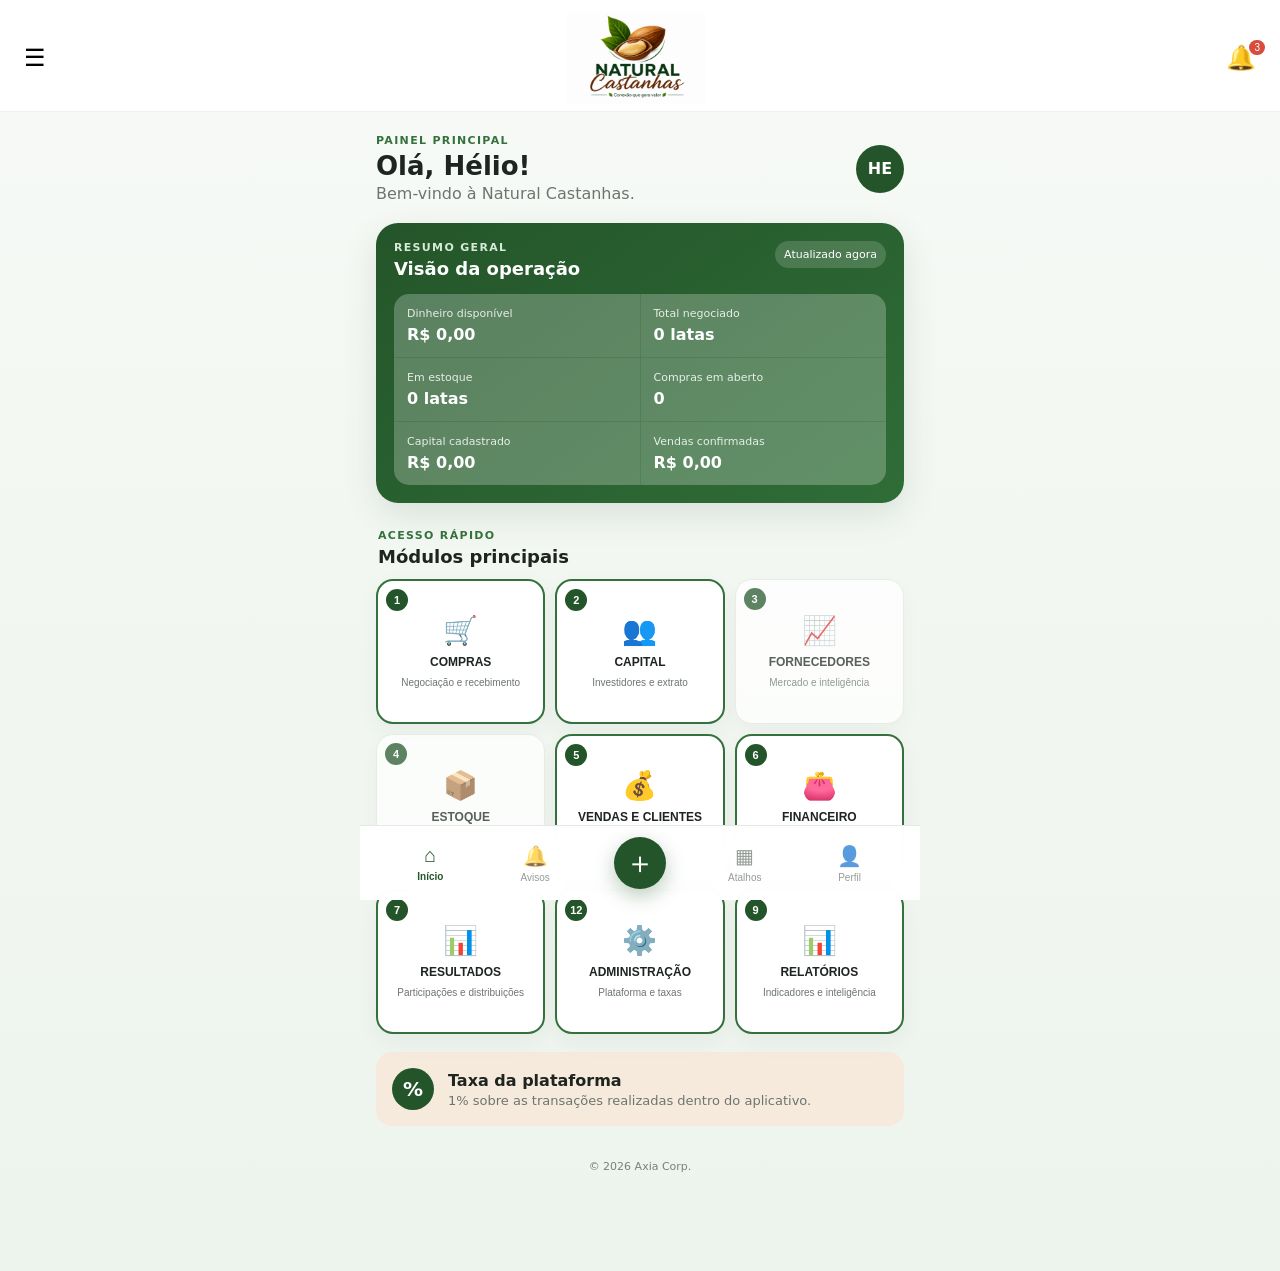
==== commit 1397950f: "Corrige identificação do operador na tela inicial" ====
--- a/index.html
+++ b/index.html
@@ -1 +1 @@
-<!doctype html><html lang="pt-BR"><head><meta charset="UTF-8"><meta name="viewport" content="width=device-width,initial-scale=1,viewport-fit=cover"><meta name="theme-color" content="#24552a"><title>Natural Castanhas</title><link rel="manifest" href="manifest.webmanifest"><link rel="icon" href="141FEC0C-C074-45A3-84B5-4538207A5C5E.png"><link rel="apple-touch-icon" href="141FEC0C-C074-45A3-84B5-4538207A5C5E.png"><link rel="stylesheet" href="styles.css"></head><body><div id="toast" class="toast"></div><header class="topbar"><button class="icon-button">☰</button><div class="brand-mini"><img src="7F68BA35-AEDF-4E80-9922-C8D2084BC8FA.png"></div><button class="icon-button notification">🔔<span>3</span></button></header><main class="app-shell"><section id="homeView" class="view active"><div class="welcome-row"><div><p class="eyebrow">Painel principal</p><h1>Olá, Operador!</h1><p class="muted">Bem-vindo à Natural Castanhas.</p></div><div class="avatar">OP</div></div><section class="summary-card"><div class="card-heading"><div><p class="eyebrow light">Resumo geral</p><h2>Visão da operação</h2></div><span class="status-dot">Atualizado agora</span></div><div class="metrics-grid"><article><span>Dinheiro disponível</span><strong id="metricAvailable">R$ 0,00</strong></article><article><span>Total negociado</span><strong id="metricPurchased">0 latas</strong></article><article><span>Em estoque</span><strong id="metricStock">0 latas</strong></article><article><span>Compras em aberto</span><strong id="metricOpen">0</strong></article><article><span>Capital cadastrado</span><strong id="metricCapital">R$ 0,00</strong></article><article><span>Vendas confirmadas</span><strong id="metricSales">R$ 0,00</strong></article></div><span id="metricInvestors" hidden></span></section><div class="section-title-row"><div><p class="eyebrow">Acesso rápido</p><h2>Módulos principais</h2></div></div><section class="module-grid"><button class="module-card featured" data-open="purchasesView"><span class="module-number">1</span><span class="module-icon">🛒</span><strong>Compras</strong><small>Negociação e recebimento</small></button><button class="module-card featured" data-open="capitalView"><span class="module-number">2</span><span class="module-icon">👥</span><strong>Capital</strong><small>Investidores e extrato</small></button><button class="module-card locked"><span class="module-number">3</span><span class="module-icon">📈</span><strong>Fornecedores</strong><small>Mercado e inteligência</small></button><button class="module-card locked"><span class="module-number">4</span><span class="module-icon">📦</span><strong>Estoque</strong><small>Lotes e rastreabilidade</small></button><button class="module-card featured" data-open="salesView"><span class="module-number">5</span><span class="module-icon">💰</span><strong>Vendas e clientes</strong><small>Pedidos, reservas e margem</small></button><button class="module-card locked"><span class="module-number">6</span><span class="module-icon">👛</span><strong>Financeiro</strong><small>Contas e resultados</small></button></section><section class="fee-card"><span class="fee-icon">%</span><div><strong>Taxa da plataforma</strong><p>1% sobre as transações realizadas dentro do aplicativo.</p></div></section></section><section id="purchasesView" class="view"><div class="module-header"><button class="back-button" data-open="homeView">←</button><div><p class="eyebrow">Núcleo 1</p><h1>Compras de castanha</h1></div></div><section class="purchase-balance"><div><span>Capital líquido disponível</span><strong id="purchaseCapital">R$ 0,00</strong></div><div class="balance-breakdown"><article><span>Comprometido</span><strong id="reservedValue"></strong></article><article><span>Pago</span><strong id="usedValue"></strong></article><article><span>Disponível</span><strong id="availableValue"></strong></article></div></section><button class="primary-button" id="newPurchaseButton">＋ Nova compra</button><div class="filters"><input id="searchInput" placeholder="Pesquisar"><select id="statusFilter"><option value="all">Todos os status</option><option>Em negociação</option><option>Aguardando entrega</option><option>Recebida parcialmente</option><option>Preço em aberto</option><option>Aguardando pagamento</option><option>Finalizada</option><option>Cancelada</option></select></div><div class="list-heading"><h2>Compras cadastradas</h2><span id="purchaseCount"></span></div><div id="purchaseList" class="purchase-list"></div><div id="emptyState" class="empty-state"><span>🧺</span><h3>Nenhuma compra cadastrada</h3></div></section><section id="capitalView" class="view"><div class="module-header"><button class="back-button" data-open="homeView">←</button><div><p class="eyebrow">Núcleo 2</p><h1>Capital e investidores</h1></div></div><section class="capital-summary"><article><span>Capital líquido</span><strong id="capitalTotal"></strong></article><article><span>Capital próprio</span><strong id="ownerCapital"></strong></article><article><span>Capital de investidores</span><strong id="investorCapital"></strong></article><article><span>Total convertido</span><strong id="convertedCans"></strong></article></section><div class="dual-actions"><button class="primary-button" id="newSourceButton">＋ Movimentação</button><button class="secondary-button wide" id="newInvestorButton">＋ Investidor</button></div><div class="list-heading"><h2>Investidores</h2><span id="investorCount"></span></div><div id="investorList" class="investor-list"></div><div id="investorEmpty" class="empty-state">Nenhum investidor</div><div class="list-heading"><h2>Movimentações</h2><span id="capitalCount"></span></div><div id="capitalList" class="capital-list"></div><div id="capitalEmpty" class="empty-state">Nenhuma movimentação</div></section><section id="salesView" class="view"><div class="module-header"><button class="back-button" data-open="homeView">←</button><div><p class="eyebrow">Núcleo 5</p><h1>Vendas e clientes</h1></div></div><section class="capital-summary"><article><span>Estoque físico</span><strong id="salesPhysical"></strong></article><article><span>Reservado</span><strong id="salesReserved"></strong></article><article><span>Disponível</span><strong id="salesAvailable"></strong></article><article><span>Receita confirmada</span><strong id="salesRevenue"></strong></article></section><div class="dual-actions"><button class="primary-button" id="newSaleButton">＋ Novo pedido</button><button class="secondary-button wide" id="newClientButton">＋ Novo cliente</button></div><div class="filters"><input id="saleSearch" placeholder="Pesquisar cliente ou pedido"><select id="saleStatusFilter"><option value="all">Todos os status</option><option>Em negociação</option><option>Confirmada</option><option>Separação</option><option>Em transporte</option><option>Entregue parcialmente</option><option>Entregue</option><option>Cancelada</option></select></div><div class="list-heading"><h2>Pedidos e vendas</h2><span id="saleCount"></span></div><div id="saleList" class="purchase-list"></div><div id="saleEmpty" class="empty-state">Nenhum pedido cadastrado</div><div class="list-heading"><h2>Clientes compradores</h2><span id="clientCount"></span></div><div id="clientList" class="investor-list"></div><div id="clientEmpty" class="empty-state">Nenhum cliente cadastrado</div></section></main><nav class="bottom-nav"><button class="active" data-open="homeView"><span>⌂</span>Início</button><button class="locked"><span>🔔</span>Avisos</button><button class="add" id="quickAdd">＋</button><button class="locked"><span>▦</span>Atalhos</button><button class="locked"><span>👤</span>Perfil</button></nav><footer>© 2026 Axia Corp.</footer><dialog id="purchaseDialog"><form id="purchaseForm"><div class="dialog-header"><h2>Cadastrar compra</h2><button type="button" class="close-button" data-close="purchaseDialog">×</button></div><div class="form-grid"><label>Fornecedor<input name="supplier" required></label><label>Data<input name="date" type="date" required></label><label>Quantidade<input name="quantity" type="number" min="1" required></label><label>Modalidade<select name="priceType"><option>Preço fechado</option><option>Preço em aberto</option></select></label><label>Valor por lata<input name="unitPrice" type="number" step=".01"></label><label>Origem<select name="sourceType" id="purchaseSourceType"><option>Proprietário</option><option>Investidor</option></select></label><label id="purchaseInvestorField">Investidor<select name="investorId" id="purchaseInvestorSelect"></select></label><label>Previsão<input name="delivery" type="date"></label><label class="full">Observações<textarea name="notes"></textarea></label></div><div class="dialog-actions"><button class="primary-button">Salvar</button></div></form></dialog><dialog id="receiptDialog"><form id="receiptForm"><input name="purchaseId" type="hidden"><div class="dialog-header"><h2>Registrar entrada</h2><button type="button" data-close="receiptDialog">×</button></div><div class="form-grid"><label>Data<input name="date" type="date" required></label><label>Recebida<input name="received" type="number" step=".01" required></label><label>Aprovada<input name="approved" type="number" step=".01" required></label><label>Recusada<input name="rejected" type="number" step=".01" value="0"></label><label>Umidade<input name="moisture" type="number" step=".01"></label><label>Impurezas<input name="impurities" type="number" step=".01"></label><label class="full">Observações<textarea name="notes"></textarea></label></div><button class="primary-button">Salvar</button></form></dialog><dialog id="paymentDialog"><form id="paymentForm"><input name="purchaseId" type="hidden"><h2>Registrar pagamento</h2><div class="form-grid"><label>Data<input name="date" type="date" required></label><label>Valor<input name="amount" type="number" step=".01" required></label><label>Forma<select name="method"><option>PIX</option><option>Transferência</option><option>Dinheiro</option><option>Boleto</option></select></label><label class="full">Observações<textarea name="notes"></textarea></label></div><button class="primary-button">Salvar</button></form></dialog><dialog id="closePriceDialog"><form id="closePriceForm"><input name="purchaseId" type="hidden"><h2>Fechar preço</h2><label>Data<input name="date" type="date" required></label><label>Valor por lata<input name="unitPrice" type="number" step=".01" required></label><label>Observações<textarea name="notes"></textarea></label><button class="primary-button">Salvar</button></form></dialog><dialog id="cancelPurchaseDialog"><form id="cancelPurchaseForm"><input name="purchaseId" type="hidden"><h2>Cancelar compra</h2><label>Motivo<textarea name="reason" required></textarea></label><button class="danger-button">Confirmar</button></form></dialog><dialog id="investorDialog"><form id="investorForm"><h2>Novo investidor</h2><div class="form-grid"><label>Nome<input name="name" required></label><label>Documento<input name="document"></label><label>Telefone<input name="phone"></label><label>E-mail<input name="email"></label><label class="full">Observações<textarea name="notes"></textarea></label></div><button class="primary-button">Salvar</button></form></dialog><dialog id="capitalDialog"><form id="capitalForm"><h2>Registrar capital</h2><div class="form-grid"><label>Tipo<select name="movementType"><option>Entrada</option><option>Retirada</option><option>Ajuste</option></select></label><label>Origem<select name="sourceType" id="sourceType"><option>Proprietário</option><option>Investidor</option></select></label><label id="investorField">Investidor<select name="investorId" id="investorSelect"></select></label><label>Data<input name="date" type="date" required></label><label>Valor<input name="amount" type="number" step=".01" required></label><label>Valor da lata<input name="canPrice" type="number" step=".01"></label><label>Latas<input id="canPreview" readonly></label><label class="full">Observações<textarea name="notes"></textarea></label></div><button class="primary-button">Salvar</button></form></dialog><dialog id="clientDialog"><form id="clientForm"><h2>Novo cliente</h2><div class="form-grid"><label>Nome/Razão social<input name="name" required></label><label>CPF/CNPJ<input name="document"></label><label>Tipo<select name="type"><option>Indústria</option><option>Exportador</option><option>Atacadista</option><option>Revendedor</option><option>Outro</option></select></label><label>WhatsApp<input name="phone"></label><label>E-mail<input name="email"></label><label>Cidade/UF<input name="city"></label><label>Limite de crédito<input name="creditLimit" type="number" step=".01"></label><label>Condição<select name="paymentTerm"><option>À vista</option><option>7 dias</option><option>15 dias</option><option>30 dias</option><option>Personalizada</option></select></label><label class="full">Observações<textarea name="notes"></textarea></label></div><button class="primary-button">Salvar cliente</button></form></dialog><dialog id="saleDialog"><form id="saleForm"><h2>Novo pedido</h2><div class="form-grid"><label>Cliente<select name="clientId" id="saleClientSelect" required></select></label><label>Data<input name="date" type="date" required></label><label>Quantidade<input name="quantity" type="number" step=".01" required></label><label>Preço por lata<input name="unitPrice" type="number" step=".01" required></label><label>Pagamento<select name="paymentTerm"><option>À vista</option><option>7 dias</option><option>15 dias</option><option>30 dias</option><option>Personalizada</option></select></label><label>Previsão de entrega<input name="deliveryDate" type="date"></label><label>Validade da reserva<input name="reserveUntil" type="date"></label><label>Comissão %<input name="commissionPct" type="number" step=".01" value="0"></label><label>Custos<input name="extraCosts" type="number" step=".01" value="0"></label><label>Desconto<input name="discount" type="number" step=".01" value="0"></label><label class="full">Observações<textarea name="notes"></textarea></label></div><button class="primary-button">Salvar pedido</button></form></dialog><dialog id="saleActionDialog"><form id="saleActionForm"><input name="saleId" type="hidden"><input name="action" type="hidden"><h2 id="saleActionTitle">Atualizar venda</h2><div class="form-grid"><label id="saleActionQtyLabel">Quantidade<input name="quantity" type="number" step=".01"></label><label>Data<input name="date" type="date" required></label><label class="full">Motivo/observação<textarea name="notes"></textarea></label></div><button class="primary-button">Confirmar</button></form></dialog><script src="app.js"></script><script src="sales.js"></script></body></html>+<!doctype html><html lang="pt-BR"><head><meta charset="UTF-8"><meta name="viewport" content="width=device-width,initial-scale=1,viewport-fit=cover"><meta name="theme-color" content="#24552a"><title>Natural Castanhas</title><link rel="manifest" href="manifest.webmanifest"><link rel="icon" href="141FEC0C-C074-45A3-84B5-4538207A5C5E.png"><link rel="apple-touch-icon" href="141FEC0C-C074-45A3-84B5-4538207A5C5E.png"><link rel="stylesheet" href="styles.css"></head><body><div id="toast" class="toast"></div><header class="topbar"><button class="icon-button">☰</button><div class="brand-mini"><img src="7F68BA35-AEDF-4E80-9922-C8D2084BC8FA.png"></div><button class="icon-button notification">🔔<span>3</span></button></header><main class="app-shell"><section id="homeView" class="view active"><div class="welcome-row"><div><p class="eyebrow">Painel principal</p><h1>Olá, Hélio!</h1><p class="muted">Bem-vindo à Natural Castanhas.</p></div><div class="avatar">HE</div></div><section class="summary-card"><div class="card-heading"><div><p class="eyebrow light">Resumo geral</p><h2>Visão da operação</h2></div><span class="status-dot">Atualizado agora</span></div><div class="metrics-grid"><article><span>Dinheiro disponível</span><strong id="metricAvailable">R$ 0,00</strong></article><article><span>Total negociado</span><strong id="metricPurchased">0 latas</strong></article><article><span>Em estoque</span><strong id="metricStock">0 latas</strong></article><article><span>Compras em aberto</span><strong id="metricOpen">0</strong></article><article><span>Capital cadastrado</span><strong id="metricCapital">R$ 0,00</strong></article><article><span>Vendas confirmadas</span><strong id="metricSales">R$ 0,00</strong></article></div><span id="metricInvestors" hidden></span></section><div class="section-title-row"><div><p class="eyebrow">Acesso rápido</p><h2>Módulos principais</h2></div></div><section class="module-grid"><button class="module-card featured" data-open="purchasesView"><span class="module-number">1</span><span class="module-icon">🛒</span><strong>Compras</strong><small>Negociação e recebimento</small></button><button class="module-card featured" data-open="capitalView"><span class="module-number">2</span><span class="module-icon">👥</span><strong>Capital</strong><small>Investidores e extrato</small></button><button class="module-card locked"><span class="module-number">3</span><span class="module-icon">📈</span><strong>Fornecedores</strong><small>Mercado e inteligência</small></button><button class="module-card locked"><span class="module-number">4</span><span class="module-icon">📦</span><strong>Estoque</strong><small>Lotes e rastreabilidade</small></button><button class="module-card featured" data-open="salesView"><span class="module-number">5</span><span class="module-icon">💰</span><strong>Vendas e clientes</strong><small>Pedidos, reservas e margem</small></button><button class="module-card locked"><span class="module-number">6</span><span class="module-icon">👛</span><strong>Financeiro</strong><small>Contas e resultados</small></button></section><section class="fee-card"><span class="fee-icon">%</span><div><strong>Taxa da plataforma</strong><p>1% sobre as transações realizadas dentro do aplicativo.</p></div></section></section><section id="purchasesView" class="view"><div class="module-header"><button class="back-button" data-open="homeView">←</button><div><p class="eyebrow">Núcleo 1</p><h1>Compras de castanha</h1></div></div><section class="purchase-balance"><div><span>Capital líquido disponível</span><strong id="purchaseCapital">R$ 0,00</strong></div><div class="balance-breakdown"><article><span>Comprometido</span><strong id="reservedValue"></strong></article><article><span>Pago</span><strong id="usedValue"></strong></article><article><span>Disponível</span><strong id="availableValue"></strong></article></div></section><button class="primary-button" id="newPurchaseButton">＋ Nova compra</button><div class="filters"><input id="searchInput" placeholder="Pesquisar"><select id="statusFilter"><option value="all">Todos os status</option><option>Em negociação</option><option>Aguardando entrega</option><option>Recebida parcialmente</option><option>Preço em aberto</option><option>Aguardando pagamento</option><option>Finalizada</option><option>Cancelada</option></select></div><div class="list-heading"><h2>Compras cadastradas</h2><span id="purchaseCount"></span></div><div id="purchaseList" class="purchase-list"></div><div id="emptyState" class="empty-state"><span>🧺</span><h3>Nenhuma compra cadastrada</h3></div></section><section id="capitalView" class="view"><div class="module-header"><button class="back-button" data-open="homeView">←</button><div><p class="eyebrow">Núcleo 2</p><h1>Capital e investidores</h1></div></div><section class="capital-summary"><article><span>Capital líquido</span><strong id="capitalTotal"></strong></article><article><span>Capital próprio</span><strong id="ownerCapital"></strong></article><article><span>Capital de investidores</span><strong id="investorCapital"></strong></article><article><span>Total convertido</span><strong id="convertedCans"></strong></article></section><div class="dual-actions"><button class="primary-button" id="newSourceButton">＋ Movimentação</button><button class="secondary-button wide" id="newInvestorButton">＋ Investidor</button></div><div class="list-heading"><h2>Investidores</h2><span id="investorCount"></span></div><div id="investorList" class="investor-list"></div><div id="investorEmpty" class="empty-state">Nenhum investidor</div><div class="list-heading"><h2>Movimentações</h2><span id="capitalCount"></span></div><div id="capitalList" class="capital-list"></div><div id="capitalEmpty" class="empty-state">Nenhuma movimentação</div></section><section id="salesView" class="view"><div class="module-header"><button class="back-button" data-open="homeView">←</button><div><p class="eyebrow">Núcleo 5</p><h1>Vendas e clientes</h1></div></div><section class="capital-summary"><article><span>Estoque físico</span><strong id="salesPhysical"></strong></article><article><span>Reservado</span><strong id="salesReserved"></strong></article><article><span>Disponível</span><strong id="salesAvailable"></strong></article><article><span>Receita confirmada</span><strong id="salesRevenue"></strong></article></section><div class="dual-actions"><button class="primary-button" id="newSaleButton">＋ Novo pedido</button><button class="secondary-button wide" id="newClientButton">＋ Novo cliente</button></div><div class="filters"><input id="saleSearch" placeholder="Pesquisar cliente ou pedido"><select id="saleStatusFilter"><option value="all">Todos os status</option><option>Em negociação</option><option>Confirmada</option><option>Separação</option><option>Em transporte</option><option>Entregue parcialmente</option><option>Entregue</option><option>Cancelada</option></select></div><div class="list-heading"><h2>Pedidos e vendas</h2><span id="saleCount"></span></div><div id="saleList" class="purchase-list"></div><div id="saleEmpty" class="empty-state">Nenhum pedido cadastrado</div><div class="list-heading"><h2>Clientes compradores</h2><span id="clientCount"></span></div><div id="clientList" class="investor-list"></div><div id="clientEmpty" class="empty-state">Nenhum cliente cadastrado</div></section></main><nav class="bottom-nav"><button class="active" data-open="homeView"><span>⌂</span>Início</button><button class="locked"><span>🔔</span>Avisos</button><button class="add" id="quickAdd">＋</button><button class="locked"><span>▦</span>Atalhos</button><button class="locked"><span>👤</span>Perfil</button></nav><footer>© 2026 Axia Corp.</footer><dialog id="purchaseDialog"><form id="purchaseForm"><div class="dialog-header"><h2>Cadastrar compra</h2><button type="button" class="close-button" data-close="purchaseDialog">×</button></div><div class="form-grid"><label>Fornecedor<input name="supplier" required></label><label>Data<input name="date" type="date" required></label><label>Quantidade<input name="quantity" type="number" min="1" required></label><label>Modalidade<select name="priceType"><option>Preço fechado</option><option>Preço em aberto</option></select></label><label>Valor por lata<input name="unitPrice" type="number" step=".01"></label><label>Origem<select name="sourceType" id="purchaseSourceType"><option>Proprietário</option><option>Investidor</option></select></label><label id="purchaseInvestorField">Investidor<select name="investorId" id="purchaseInvestorSelect"></select></label><label>Previsão<input name="delivery" type="date"></label><label class="full">Observações<textarea name="notes"></textarea></label></div><div class="dialog-actions"><button class="primary-button">Salvar</button></div></form></dialog><dialog id="receiptDialog"><form id="receiptForm"><input name="purchaseId" type="hidden"><div class="dialog-header"><h2>Registrar entrada</h2><button type="button" data-close="receiptDialog">×</button></div><div class="form-grid"><label>Data<input name="date" type="date" required></label><label>Recebida<input name="received" type="number" step=".01" required></label><label>Aprovada<input name="approved" type="number" step=".01" required></label><label>Recusada<input name="rejected" type="number" step=".01" value="0"></label><label>Umidade<input name="moisture" type="number" step=".01"></label><label>Impurezas<input name="impurities" type="number" step=".01"></label><label class="full">Observações<textarea name="notes"></textarea></label></div><button class="primary-button">Salvar</button></form></dialog><dialog id="paymentDialog"><form id="paymentForm"><input name="purchaseId" type="hidden"><h2>Registrar pagamento</h2><div class="form-grid"><label>Data<input name="date" type="date" required></label><label>Valor<input name="amount" type="number" step=".01" required></label><label>Forma<select name="method"><option>PIX</option><option>Transferência</option><option>Dinheiro</option><option>Boleto</option></select></label><label class="full">Observações<textarea name="notes"></textarea></label></div><button class="primary-button">Salvar</button></form></dialog><dialog id="closePriceDialog"><form id="closePriceForm"><input name="purchaseId" type="hidden"><h2>Fechar preço</h2><label>Data<input name="date" type="date" required></label><label>Valor por lata<input name="unitPrice" type="number" step=".01" required></label><label>Observações<textarea name="notes"></textarea></label><button class="primary-button">Salvar</button></form></dialog><dialog id="cancelPurchaseDialog"><form id="cancelPurchaseForm"><input name="purchaseId" type="hidden"><h2>Cancelar compra</h2><label>Motivo<textarea name="reason" required></textarea></label><button class="danger-button">Confirmar</button></form></dialog><dialog id="investorDialog"><form id="investorForm"><h2>Novo investidor</h2><div class="form-grid"><label>Nome<input name="name" required></label><label>Documento<input name="document"></label><label>Telefone<input name="phone"></label><label>E-mail<input name="email"></label><label class="full">Observações<textarea name="notes"></textarea></label></div><button class="primary-button">Salvar</button></form></dialog><dialog id="capitalDialog"><form id="capitalForm"><h2>Registrar capital</h2><div class="form-grid"><label>Tipo<select name="movementType"><option>Entrada</option><option>Retirada</option><option>Ajuste</option></select></label><label>Origem<select name="sourceType" id="sourceType"><option>Proprietário</option><option>Investidor</option></select></label><label id="investorField">Investidor<select name="investorId" id="investorSelect"></select></label><label>Data<input name="date" type="date" required></label><label>Valor<input name="amount" type="number" step=".01" required></label><label>Valor da lata<input name="canPrice" type="number" step=".01"></label><label>Latas<input id="canPreview" readonly></label><label class="full">Observações<textarea name="notes"></textarea></label></div><button class="primary-button">Salvar</button></form></dialog><dialog id="clientDialog"><form id="clientForm"><h2>Novo cliente</h2><div class="form-grid"><label>Nome/Razão social<input name="name" required></label><label>CPF/CNPJ<input name="document"></label><label>Tipo<select name="type"><option>Indústria</option><option>Exportador</option><option>Atacadista</option><option>Revendedor</option><option>Outro</option></select></label><label>WhatsApp<input name="phone"></label><label>E-mail<input name="email"></label><label>Cidade/UF<input name="city"></label><label>Limite de crédito<input name="creditLimit" type="number" step=".01"></label><label>Condição<select name="paymentTerm"><option>À vista</option><option>7 dias</option><option>15 dias</option><option>30 dias</option><option>Personalizada</option></select></label><label class="full">Observações<textarea name="notes"></textarea></label></div><button class="primary-button">Salvar cliente</button></form></dialog><dialog id="saleDialog"><form id="saleForm"><h2>Novo pedido</h2><div class="form-grid"><label>Cliente<select name="clientId" id="saleClientSelect" required></select></label><label>Data<input name="date" type="date" required></label><label>Quantidade<input name="quantity" type="number" step=".01" required></label><label>Preço por lata<input name="unitPrice" type="number" step=".01" required></label><label>Pagamento<select name="paymentTerm"><option>À vista</option><option>7 dias</option><option>15 dias</option><option>30 dias</option><option>Personalizada</option></select></label><label>Previsão de entrega<input name="deliveryDate" type="date"></label><label>Validade da reserva<input name="reserveUntil" type="date"></label><label>Comissão %<input name="commissionPct" type="number" step=".01" value="0"></label><label>Custos<input name="extraCosts" type="number" step=".01" value="0"></label><label>Desconto<input name="discount" type="number" step=".01" value="0"></label><label class="full">Observações<textarea name="notes"></textarea></label></div><button class="primary-button">Salvar pedido</button></form></dialog><dialog id="saleActionDialog"><form id="saleActionForm"><input name="saleId" type="hidden"><input name="action" type="hidden"><h2 id="saleActionTitle">Atualizar venda</h2><div class="form-grid"><label id="saleActionQtyLabel">Quantidade<input name="quantity" type="number" step=".01"></label><label>Data<input name="date" type="date" required></label><label class="full">Motivo/observação<textarea name="notes"></textarea></label></div><button class="primary-button">Confirmar</button></form></dialog><script src="app.js"></script><script src="sales.js"></script></body></html>
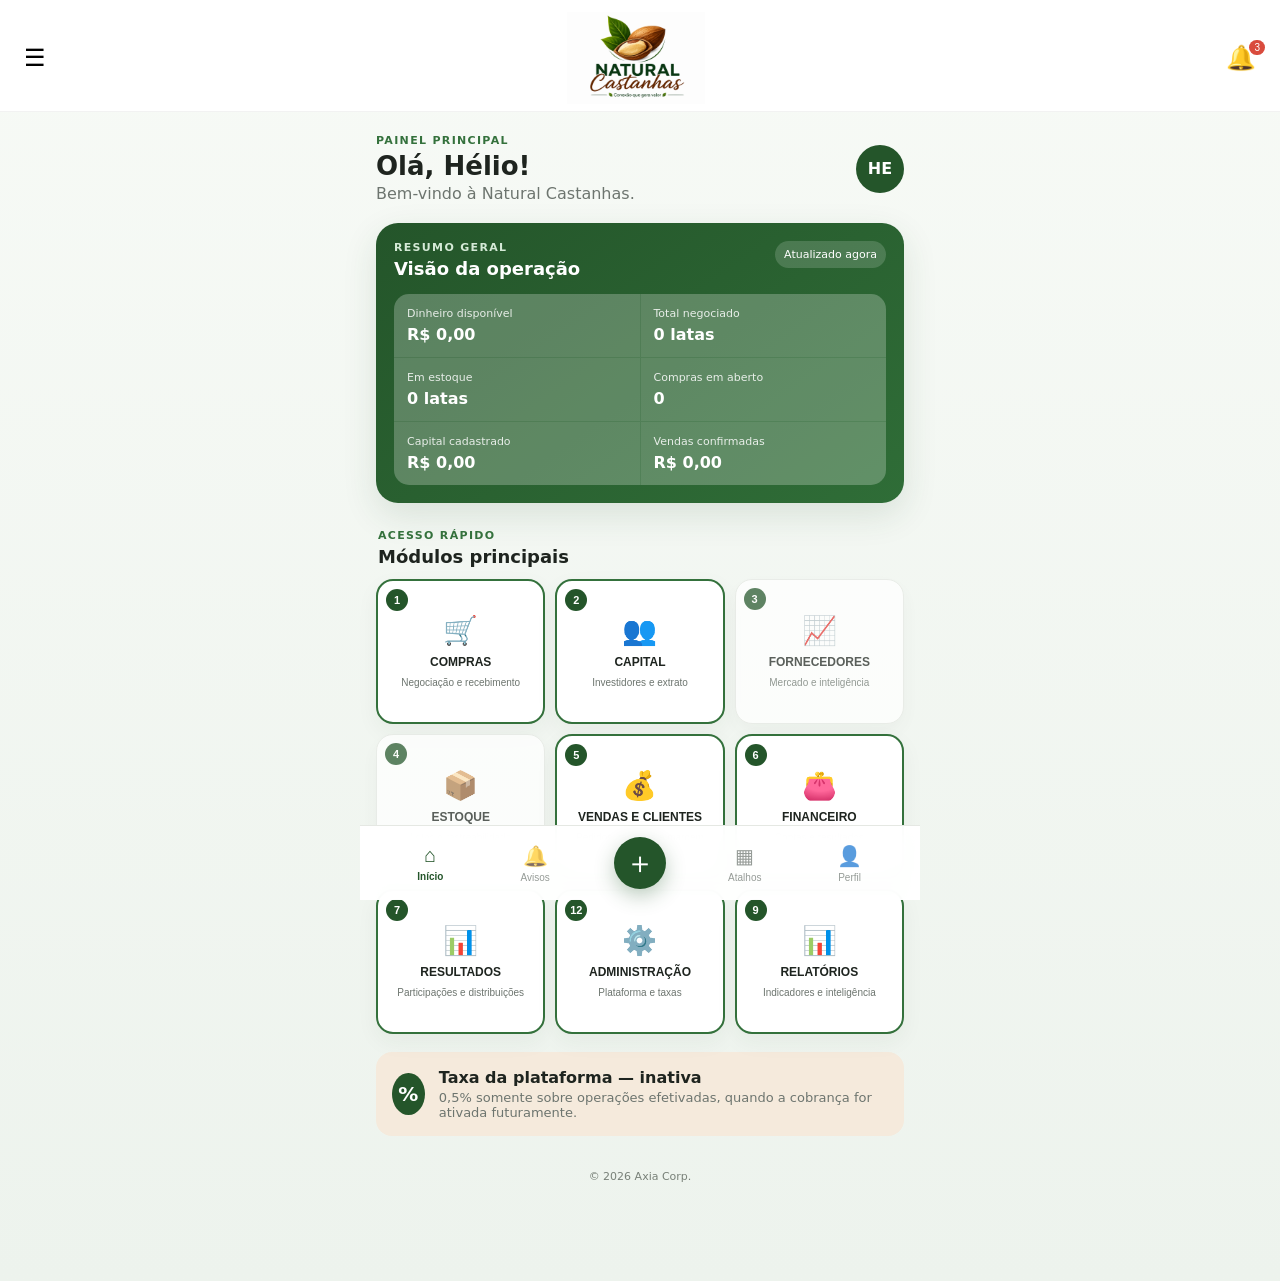
==== commit 82c20186: "Corrige taxa da plataforma para 0,5% e mantém cobrança inativa" ====
--- a/index.html
+++ b/index.html
@@ -1 +1 @@
-<!doctype html><html lang="pt-BR"><head><meta charset="UTF-8"><meta name="viewport" content="width=device-width,initial-scale=1,viewport-fit=cover"><meta name="theme-color" content="#24552a"><title>Natural Castanhas</title><link rel="manifest" href="manifest.webmanifest"><link rel="icon" href="141FEC0C-C074-45A3-84B5-4538207A5C5E.png"><link rel="apple-touch-icon" href="141FEC0C-C074-45A3-84B5-4538207A5C5E.png"><link rel="stylesheet" href="styles.css"></head><body><div id="toast" class="toast"></div><header class="topbar"><button class="icon-button">☰</button><div class="brand-mini"><img src="7F68BA35-AEDF-4E80-9922-C8D2084BC8FA.png"></div><button class="icon-button notification">🔔<span>3</span></button></header><main class="app-shell"><section id="homeView" class="view active"><div class="welcome-row"><div><p class="eyebrow">Painel principal</p><h1>Olá, Hélio!</h1><p class="muted">Bem-vindo à Natural Castanhas.</p></div><div class="avatar">HE</div></div><section class="summary-card"><div class="card-heading"><div><p class="eyebrow light">Resumo geral</p><h2>Visão da operação</h2></div><span class="status-dot">Atualizado agora</span></div><div class="metrics-grid"><article><span>Dinheiro disponível</span><strong id="metricAvailable">R$ 0,00</strong></article><article><span>Total negociado</span><strong id="metricPurchased">0 latas</strong></article><article><span>Em estoque</span><strong id="metricStock">0 latas</strong></article><article><span>Compras em aberto</span><strong id="metricOpen">0</strong></article><article><span>Capital cadastrado</span><strong id="metricCapital">R$ 0,00</strong></article><article><span>Vendas confirmadas</span><strong id="metricSales">R$ 0,00</strong></article></div><span id="metricInvestors" hidden></span></section><div class="section-title-row"><div><p class="eyebrow">Acesso rápido</p><h2>Módulos principais</h2></div></div><section class="module-grid"><button class="module-card featured" data-open="purchasesView"><span class="module-number">1</span><span class="module-icon">🛒</span><strong>Compras</strong><small>Negociação e recebimento</small></button><button class="module-card featured" data-open="capitalView"><span class="module-number">2</span><span class="module-icon">👥</span><strong>Capital</strong><small>Investidores e extrato</small></button><button class="module-card locked"><span class="module-number">3</span><span class="module-icon">📈</span><strong>Fornecedores</strong><small>Mercado e inteligência</small></button><button class="module-card locked"><span class="module-number">4</span><span class="module-icon">📦</span><strong>Estoque</strong><small>Lotes e rastreabilidade</small></button><button class="module-card featured" data-open="salesView"><span class="module-number">5</span><span class="module-icon">💰</span><strong>Vendas e clientes</strong><small>Pedidos, reservas e margem</small></button><button class="module-card locked"><span class="module-number">6</span><span class="module-icon">👛</span><strong>Financeiro</strong><small>Contas e resultados</small></button></section><section class="fee-card"><span class="fee-icon">%</span><div><strong>Taxa da plataforma</strong><p>1% sobre as transações realizadas dentro do aplicativo.</p></div></section></section><section id="purchasesView" class="view"><div class="module-header"><button class="back-button" data-open="homeView">←</button><div><p class="eyebrow">Núcleo 1</p><h1>Compras de castanha</h1></div></div><section class="purchase-balance"><div><span>Capital líquido disponível</span><strong id="purchaseCapital">R$ 0,00</strong></div><div class="balance-breakdown"><article><span>Comprometido</span><strong id="reservedValue"></strong></article><article><span>Pago</span><strong id="usedValue"></strong></article><article><span>Disponível</span><strong id="availableValue"></strong></article></div></section><button class="primary-button" id="newPurchaseButton">＋ Nova compra</button><div class="filters"><input id="searchInput" placeholder="Pesquisar"><select id="statusFilter"><option value="all">Todos os status</option><option>Em negociação</option><option>Aguardando entrega</option><option>Recebida parcialmente</option><option>Preço em aberto</option><option>Aguardando pagamento</option><option>Finalizada</option><option>Cancelada</option></select></div><div class="list-heading"><h2>Compras cadastradas</h2><span id="purchaseCount"></span></div><div id="purchaseList" class="purchase-list"></div><div id="emptyState" class="empty-state"><span>🧺</span><h3>Nenhuma compra cadastrada</h3></div></section><section id="capitalView" class="view"><div class="module-header"><button class="back-button" data-open="homeView">←</button><div><p class="eyebrow">Núcleo 2</p><h1>Capital e investidores</h1></div></div><section class="capital-summary"><article><span>Capital líquido</span><strong id="capitalTotal"></strong></article><article><span>Capital próprio</span><strong id="ownerCapital"></strong></article><article><span>Capital de investidores</span><strong id="investorCapital"></strong></article><article><span>Total convertido</span><strong id="convertedCans"></strong></article></section><div class="dual-actions"><button class="primary-button" id="newSourceButton">＋ Movimentação</button><button class="secondary-button wide" id="newInvestorButton">＋ Investidor</button></div><div class="list-heading"><h2>Investidores</h2><span id="investorCount"></span></div><div id="investorList" class="investor-list"></div><div id="investorEmpty" class="empty-state">Nenhum investidor</div><div class="list-heading"><h2>Movimentações</h2><span id="capitalCount"></span></div><div id="capitalList" class="capital-list"></div><div id="capitalEmpty" class="empty-state">Nenhuma movimentação</div></section><section id="salesView" class="view"><div class="module-header"><button class="back-button" data-open="homeView">←</button><div><p class="eyebrow">Núcleo 5</p><h1>Vendas e clientes</h1></div></div><section class="capital-summary"><article><span>Estoque físico</span><strong id="salesPhysical"></strong></article><article><span>Reservado</span><strong id="salesReserved"></strong></article><article><span>Disponível</span><strong id="salesAvailable"></strong></article><article><span>Receita confirmada</span><strong id="salesRevenue"></strong></article></section><div class="dual-actions"><button class="primary-button" id="newSaleButton">＋ Novo pedido</button><button class="secondary-button wide" id="newClientButton">＋ Novo cliente</button></div><div class="filters"><input id="saleSearch" placeholder="Pesquisar cliente ou pedido"><select id="saleStatusFilter"><option value="all">Todos os status</option><option>Em negociação</option><option>Confirmada</option><option>Separação</option><option>Em transporte</option><option>Entregue parcialmente</option><option>Entregue</option><option>Cancelada</option></select></div><div class="list-heading"><h2>Pedidos e vendas</h2><span id="saleCount"></span></div><div id="saleList" class="purchase-list"></div><div id="saleEmpty" class="empty-state">Nenhum pedido cadastrado</div><div class="list-heading"><h2>Clientes compradores</h2><span id="clientCount"></span></div><div id="clientList" class="investor-list"></div><div id="clientEmpty" class="empty-state">Nenhum cliente cadastrado</div></section></main><nav class="bottom-nav"><button class="active" data-open="homeView"><span>⌂</span>Início</button><button class="locked"><span>🔔</span>Avisos</button><button class="add" id="quickAdd">＋</button><button class="locked"><span>▦</span>Atalhos</button><button class="locked"><span>👤</span>Perfil</button></nav><footer>© 2026 Axia Corp.</footer><dialog id="purchaseDialog"><form id="purchaseForm"><div class="dialog-header"><h2>Cadastrar compra</h2><button type="button" class="close-button" data-close="purchaseDialog">×</button></div><div class="form-grid"><label>Fornecedor<input name="supplier" required></label><label>Data<input name="date" type="date" required></label><label>Quantidade<input name="quantity" type="number" min="1" required></label><label>Modalidade<select name="priceType"><option>Preço fechado</option><option>Preço em aberto</option></select></label><label>Valor por lata<input name="unitPrice" type="number" step=".01"></label><label>Origem<select name="sourceType" id="purchaseSourceType"><option>Proprietário</option><option>Investidor</option></select></label><label id="purchaseInvestorField">Investidor<select name="investorId" id="purchaseInvestorSelect"></select></label><label>Previsão<input name="delivery" type="date"></label><label class="full">Observações<textarea name="notes"></textarea></label></div><div class="dialog-actions"><button class="primary-button">Salvar</button></div></form></dialog><dialog id="receiptDialog"><form id="receiptForm"><input name="purchaseId" type="hidden"><div class="dialog-header"><h2>Registrar entrada</h2><button type="button" data-close="receiptDialog">×</button></div><div class="form-grid"><label>Data<input name="date" type="date" required></label><label>Recebida<input name="received" type="number" step=".01" required></label><label>Aprovada<input name="approved" type="number" step=".01" required></label><label>Recusada<input name="rejected" type="number" step=".01" value="0"></label><label>Umidade<input name="moisture" type="number" step=".01"></label><label>Impurezas<input name="impurities" type="number" step=".01"></label><label class="full">Observações<textarea name="notes"></textarea></label></div><button class="primary-button">Salvar</button></form></dialog><dialog id="paymentDialog"><form id="paymentForm"><input name="purchaseId" type="hidden"><h2>Registrar pagamento</h2><div class="form-grid"><label>Data<input name="date" type="date" required></label><label>Valor<input name="amount" type="number" step=".01" required></label><label>Forma<select name="method"><option>PIX</option><option>Transferência</option><option>Dinheiro</option><option>Boleto</option></select></label><label class="full">Observações<textarea name="notes"></textarea></label></div><button class="primary-button">Salvar</button></form></dialog><dialog id="closePriceDialog"><form id="closePriceForm"><input name="purchaseId" type="hidden"><h2>Fechar preço</h2><label>Data<input name="date" type="date" required></label><label>Valor por lata<input name="unitPrice" type="number" step=".01" required></label><label>Observações<textarea name="notes"></textarea></label><button class="primary-button">Salvar</button></form></dialog><dialog id="cancelPurchaseDialog"><form id="cancelPurchaseForm"><input name="purchaseId" type="hidden"><h2>Cancelar compra</h2><label>Motivo<textarea name="reason" required></textarea></label><button class="danger-button">Confirmar</button></form></dialog><dialog id="investorDialog"><form id="investorForm"><h2>Novo investidor</h2><div class="form-grid"><label>Nome<input name="name" required></label><label>Documento<input name="document"></label><label>Telefone<input name="phone"></label><label>E-mail<input name="email"></label><label class="full">Observações<textarea name="notes"></textarea></label></div><button class="primary-button">Salvar</button></form></dialog><dialog id="capitalDialog"><form id="capitalForm"><h2>Registrar capital</h2><div class="form-grid"><label>Tipo<select name="movementType"><option>Entrada</option><option>Retirada</option><option>Ajuste</option></select></label><label>Origem<select name="sourceType" id="sourceType"><option>Proprietário</option><option>Investidor</option></select></label><label id="investorField">Investidor<select name="investorId" id="investorSelect"></select></label><label>Data<input name="date" type="date" required></label><label>Valor<input name="amount" type="number" step=".01" required></label><label>Valor da lata<input name="canPrice" type="number" step=".01"></label><label>Latas<input id="canPreview" readonly></label><label class="full">Observações<textarea name="notes"></textarea></label></div><button class="primary-button">Salvar</button></form></dialog><dialog id="clientDialog"><form id="clientForm"><h2>Novo cliente</h2><div class="form-grid"><label>Nome/Razão social<input name="name" required></label><label>CPF/CNPJ<input name="document"></label><label>Tipo<select name="type"><option>Indústria</option><option>Exportador</option><option>Atacadista</option><option>Revendedor</option><option>Outro</option></select></label><label>WhatsApp<input name="phone"></label><label>E-mail<input name="email"></label><label>Cidade/UF<input name="city"></label><label>Limite de crédito<input name="creditLimit" type="number" step=".01"></label><label>Condição<select name="paymentTerm"><option>À vista</option><option>7 dias</option><option>15 dias</option><option>30 dias</option><option>Personalizada</option></select></label><label class="full">Observações<textarea name="notes"></textarea></label></div><button class="primary-button">Salvar cliente</button></form></dialog><dialog id="saleDialog"><form id="saleForm"><h2>Novo pedido</h2><div class="form-grid"><label>Cliente<select name="clientId" id="saleClientSelect" required></select></label><label>Data<input name="date" type="date" required></label><label>Quantidade<input name="quantity" type="number" step=".01" required></label><label>Preço por lata<input name="unitPrice" type="number" step=".01" required></label><label>Pagamento<select name="paymentTerm"><option>À vista</option><option>7 dias</option><option>15 dias</option><option>30 dias</option><option>Personalizada</option></select></label><label>Previsão de entrega<input name="deliveryDate" type="date"></label><label>Validade da reserva<input name="reserveUntil" type="date"></label><label>Comissão %<input name="commissionPct" type="number" step=".01" value="0"></label><label>Custos<input name="extraCosts" type="number" step=".01" value="0"></label><label>Desconto<input name="discount" type="number" step=".01" value="0"></label><label class="full">Observações<textarea name="notes"></textarea></label></div><button class="primary-button">Salvar pedido</button></form></dialog><dialog id="saleActionDialog"><form id="saleActionForm"><input name="saleId" type="hidden"><input name="action" type="hidden"><h2 id="saleActionTitle">Atualizar venda</h2><div class="form-grid"><label id="saleActionQtyLabel">Quantidade<input name="quantity" type="number" step=".01"></label><label>Data<input name="date" type="date" required></label><label class="full">Motivo/observação<textarea name="notes"></textarea></label></div><button class="primary-button">Confirmar</button></form></dialog><script src="app.js"></script><script src="sales.js"></script></body></html>+<!doctype html><html lang="pt-BR"><head><meta charset="UTF-8"><meta name="viewport" content="width=device-width,initial-scale=1,viewport-fit=cover"><meta name="theme-color" content="#24552a"><title>Natural Castanhas</title><link rel="manifest" href="manifest.webmanifest"><link rel="icon" href="141FEC0C-C074-45A3-84B5-4538207A5C5E.png"><link rel="apple-touch-icon" href="141FEC0C-C074-45A3-84B5-4538207A5C5E.png"><link rel="stylesheet" href="styles.css"></head><body><div id="toast" class="toast"></div><header class="topbar"><button class="icon-button">☰</button><div class="brand-mini"><img src="7F68BA35-AEDF-4E80-9922-C8D2084BC8FA.png"></div><button class="icon-button notification">🔔<span>3</span></button></header><main class="app-shell"><section id="homeView" class="view active"><div class="welcome-row"><div><p class="eyebrow">Painel principal</p><h1>Olá, Hélio!</h1><p class="muted">Bem-vindo à Natural Castanhas.</p></div><div class="avatar">HE</div></div><section class="summary-card"><div class="card-heading"><div><p class="eyebrow light">Resumo geral</p><h2>Visão da operação</h2></div><span class="status-dot">Atualizado agora</span></div><div class="metrics-grid"><article><span>Dinheiro disponível</span><strong id="metricAvailable">R$ 0,00</strong></article><article><span>Total negociado</span><strong id="metricPurchased">0 latas</strong></article><article><span>Em estoque</span><strong id="metricStock">0 latas</strong></article><article><span>Compras em aberto</span><strong id="metricOpen">0</strong></article><article><span>Capital cadastrado</span><strong id="metricCapital">R$ 0,00</strong></article><article><span>Vendas confirmadas</span><strong id="metricSales">R$ 0,00</strong></article></div><span id="metricInvestors" hidden></span></section><div class="section-title-row"><div><p class="eyebrow">Acesso rápido</p><h2>Módulos principais</h2></div></div><section class="module-grid"><button class="module-card featured" data-open="purchasesView"><span class="module-number">1</span><span class="module-icon">🛒</span><strong>Compras</strong><small>Negociação e recebimento</small></button><button class="module-card featured" data-open="capitalView"><span class="module-number">2</span><span class="module-icon">👥</span><strong>Capital</strong><small>Investidores e extrato</small></button><button class="module-card locked"><span class="module-number">3</span><span class="module-icon">📈</span><strong>Fornecedores</strong><small>Mercado e inteligência</small></button><button class="module-card locked"><span class="module-number">4</span><span class="module-icon">📦</span><strong>Estoque</strong><small>Lotes e rastreabilidade</small></button><button class="module-card featured" data-open="salesView"><span class="module-number">5</span><span class="module-icon">💰</span><strong>Vendas e clientes</strong><small>Pedidos, reservas e margem</small></button><button class="module-card locked"><span class="module-number">6</span><span class="module-icon">👛</span><strong>Financeiro</strong><small>Contas e resultados</small></button></section><section class="fee-card"><span class="fee-icon">%</span><div><strong>Taxa da plataforma — inativa</strong><p>0,5% somente sobre operações efetivadas, quando a cobrança for ativada futuramente.</p></div></section></section><section id="purchasesView" class="view"><div class="module-header"><button class="back-button" data-open="homeView">←</button><div><p class="eyebrow">Núcleo 1</p><h1>Compras de castanha</h1></div></div><section class="purchase-balance"><div><span>Capital líquido disponível</span><strong id="purchaseCapital">R$ 0,00</strong></div><div class="balance-breakdown"><article><span>Comprometido</span><strong id="reservedValue"></strong></article><article><span>Pago</span><strong id="usedValue"></strong></article><article><span>Disponível</span><strong id="availableValue"></strong></article></div></section><button class="primary-button" id="newPurchaseButton">＋ Nova compra</button><div class="filters"><input id="searchInput" placeholder="Pesquisar"><select id="statusFilter"><option value="all">Todos os status</option><option>Em negociação</option><option>Aguardando entrega</option><option>Recebida parcialmente</option><option>Preço em aberto</option><option>Aguardando pagamento</option><option>Finalizada</option><option>Cancelada</option></select></div><div class="list-heading"><h2>Compras cadastradas</h2><span id="purchaseCount"></span></div><div id="purchaseList" class="purchase-list"></div><div id="emptyState" class="empty-state"><span>🧺</span><h3>Nenhuma compra cadastrada</h3></div></section><section id="capitalView" class="view"><div class="module-header"><button class="back-button" data-open="homeView">←</button><div><p class="eyebrow">Núcleo 2</p><h1>Capital e investidores</h1></div></div><section class="capital-summary"><article><span>Capital líquido</span><strong id="capitalTotal"></strong></article><article><span>Capital próprio</span><strong id="ownerCapital"></strong></article><article><span>Capital de investidores</span><strong id="investorCapital"></strong></article><article><span>Total convertido</span><strong id="convertedCans"></strong></article></section><div class="dual-actions"><button class="primary-button" id="newSourceButton">＋ Movimentação</button><button class="secondary-button wide" id="newInvestorButton">＋ Investidor</button></div><div class="list-heading"><h2>Investidores</h2><span id="investorCount"></span></div><div id="investorList" class="investor-list"></div><div id="investorEmpty" class="empty-state">Nenhum investidor</div><div class="list-heading"><h2>Movimentações</h2><span id="capitalCount"></span></div><div id="capitalList" class="capital-list"></div><div id="capitalEmpty" class="empty-state">Nenhuma movimentação</div></section><section id="salesView" class="view"><div class="module-header"><button class="back-button" data-open="homeView">←</button><div><p class="eyebrow">Núcleo 5</p><h1>Vendas e clientes</h1></div></div><section class="capital-summary"><article><span>Estoque físico</span><strong id="salesPhysical"></strong></article><article><span>Reservado</span><strong id="salesReserved"></strong></article><article><span>Disponível</span><strong id="salesAvailable"></strong></article><article><span>Receita confirmada</span><strong id="salesRevenue"></strong></article></section><div class="dual-actions"><button class="primary-button" id="newSaleButton">＋ Novo pedido</button><button class="secondary-button wide" id="newClientButton">＋ Novo cliente</button></div><div class="filters"><input id="saleSearch" placeholder="Pesquisar cliente ou pedido"><select id="saleStatusFilter"><option value="all">Todos os status</option><option>Em negociação</option><option>Confirmada</option><option>Separação</option><option>Em transporte</option><option>Entregue parcialmente</option><option>Entregue</option><option>Cancelada</option></select></div><div class="list-heading"><h2>Pedidos e vendas</h2><span id="saleCount"></span></div><div id="saleList" class="purchase-list"></div><div id="saleEmpty" class="empty-state">Nenhum pedido cadastrado</div><div class="list-heading"><h2>Clientes compradores</h2><span id="clientCount"></span></div><div id="clientList" class="investor-list"></div><div id="clientEmpty" class="empty-state">Nenhum cliente cadastrado</div></section></main><nav class="bottom-nav"><button class="active" data-open="homeView"><span>⌂</span>Início</button><button class="locked"><span>🔔</span>Avisos</button><button class="add" id="quickAdd">＋</button><button class="locked"><span>▦</span>Atalhos</button><button class="locked"><span>👤</span>Perfil</button></nav><footer>© 2026 Axia Corp.</footer><dialog id="purchaseDialog"><form id="purchaseForm"><div class="dialog-header"><h2>Cadastrar compra</h2><button type="button" class="close-button" data-close="purchaseDialog">×</button></div><div class="form-grid"><label>Fornecedor<input name="supplier" required></label><label>Data<input name="date" type="date" required></label><label>Quantidade<input name="quantity" type="number" min="1" required></label><label>Modalidade<select name="priceType"><option>Preço fechado</option><option>Preço em aberto</option></select></label><label>Valor por lata<input name="unitPrice" type="number" step=".01"></label><label>Origem<select name="sourceType" id="purchaseSourceType"><option>Proprietário</option><option>Investidor</option></select></label><label id="purchaseInvestorField">Investidor<select name="investorId" id="purchaseInvestorSelect"></select></label><label>Previsão<input name="delivery" type="date"></label><label class="full">Observações<textarea name="notes"></textarea></label></div><div class="dialog-actions"><button class="primary-button">Salvar</button></div></form></dialog><dialog id="receiptDialog"><form id="receiptForm"><input name="purchaseId" type="hidden"><div class="dialog-header"><h2>Registrar entrada</h2><button type="button" data-close="receiptDialog">×</button></div><div class="form-grid"><label>Data<input name="date" type="date" required></label><label>Recebida<input name="received" type="number" step=".01" required></label><label>Aprovada<input name="approved" type="number" step=".01" required></label><label>Recusada<input name="rejected" type="number" step=".01" value="0"></label><label>Umidade<input name="moisture" type="number" step=".01"></label><label>Impurezas<input name="impurities" type="number" step=".01"></label><label class="full">Observações<textarea name="notes"></textarea></label></div><button class="primary-button">Salvar</button></form></dialog><dialog id="paymentDialog"><form id="paymentForm"><input name="purchaseId" type="hidden"><h2>Registrar pagamento</h2><div class="form-grid"><label>Data<input name="date" type="date" required></label><label>Valor<input name="amount" type="number" step=".01" required></label><label>Forma<select name="method"><option>PIX</option><option>Transferência</option><option>Dinheiro</option><option>Boleto</option></select></label><label class="full">Observações<textarea name="notes"></textarea></label></div><button class="primary-button">Salvar</button></form></dialog><dialog id="closePriceDialog"><form id="closePriceForm"><input name="purchaseId" type="hidden"><h2>Fechar preço</h2><label>Data<input name="date" type="date" required></label><label>Valor por lata<input name="unitPrice" type="number" step=".01" required></label><label>Observações<textarea name="notes"></textarea></label><button class="primary-button">Salvar</button></form></dialog><dialog id="cancelPurchaseDialog"><form id="cancelPurchaseForm"><input name="purchaseId" type="hidden"><h2>Cancelar compra</h2><label>Motivo<textarea name="reason" required></textarea></label><button class="danger-button">Confirmar</button></form></dialog><dialog id="investorDialog"><form id="investorForm"><h2>Novo investidor</h2><div class="form-grid"><label>Nome<input name="name" required></label><label>Documento<input name="document"></label><label>Telefone<input name="phone"></label><label>E-mail<input name="email"></label><label class="full">Observações<textarea name="notes"></textarea></label></div><button class="primary-button">Salvar</button></form></dialog><dialog id="capitalDialog"><form id="capitalForm"><h2>Registrar capital</h2><div class="form-grid"><label>Tipo<select name="movementType"><option>Entrada</option><option>Retirada</option><option>Ajuste</option></select></label><label>Origem<select name="sourceType" id="sourceType"><option>Proprietário</option><option>Investidor</option></select></label><label id="investorField">Investidor<select name="investorId" id="investorSelect"></select></label><label>Data<input name="date" type="date" required></label><label>Valor<input name="amount" type="number" step=".01" required></label><label>Valor da lata<input name="canPrice" type="number" step=".01"></label><label>Latas<input id="canPreview" readonly></label><label class="full">Observações<textarea name="notes"></textarea></label></div><button class="primary-button">Salvar</button></form></dialog><dialog id="clientDialog"><form id="clientForm"><h2>Novo cliente</h2><div class="form-grid"><label>Nome/Razão social<input name="name" required></label><label>CPF/CNPJ<input name="document"></label><label>Tipo<select name="type"><option>Indústria</option><option>Exportador</option><option>Atacadista</option><option>Revendedor</option><option>Outro</option></select></label><label>WhatsApp<input name="phone"></label><label>E-mail<input name="email"></label><label>Cidade/UF<input name="city"></label><label>Limite de crédito<input name="creditLimit" type="number" step=".01"></label><label>Condição<select name="paymentTerm"><option>À vista</option><option>7 dias</option><option>15 dias</option><option>30 dias</option><option>Personalizada</option></select></label><label class="full">Observações<textarea name="notes"></textarea></label></div><button class="primary-button">Salvar cliente</button></form></dialog><dialog id="saleDialog"><form id="saleForm"><h2>Novo pedido</h2><div class="form-grid"><label>Cliente<select name="clientId" id="saleClientSelect" required></select></label><label>Data<input name="date" type="date" required></label><label>Quantidade<input name="quantity" type="number" step=".01" required></label><label>Preço por lata<input name="unitPrice" type="number" step=".01" required></label><label>Pagamento<select name="paymentTerm"><option>À vista</option><option>7 dias</option><option>15 dias</option><option>30 dias</option><option>Personalizada</option></select></label><label>Previsão de entrega<input name="deliveryDate" type="date"></label><label>Validade da reserva<input name="reserveUntil" type="date"></label><label>Comissão %<input name="commissionPct" type="number" step=".01" value="0"></label><label>Custos<input name="extraCosts" type="number" step=".01" value="0"></label><label>Desconto<input name="discount" type="number" step=".01" value="0"></label><label class="full">Observações<textarea name="notes"></textarea></label></div><button class="primary-button">Salvar pedido</button></form></dialog><dialog id="saleActionDialog"><form id="saleActionForm"><input name="saleId" type="hidden"><input name="action" type="hidden"><h2 id="saleActionTitle">Atualizar venda</h2><div class="form-grid"><label id="saleActionQtyLabel">Quantidade<input name="quantity" type="number" step=".01"></label><label>Data<input name="date" type="date" required></label><label class="full">Motivo/observação<textarea name="notes"></textarea></label></div><button class="primary-button">Confirmar</button></form></dialog><script src="app.js"></script><script src="sales.js"></script></body></html>
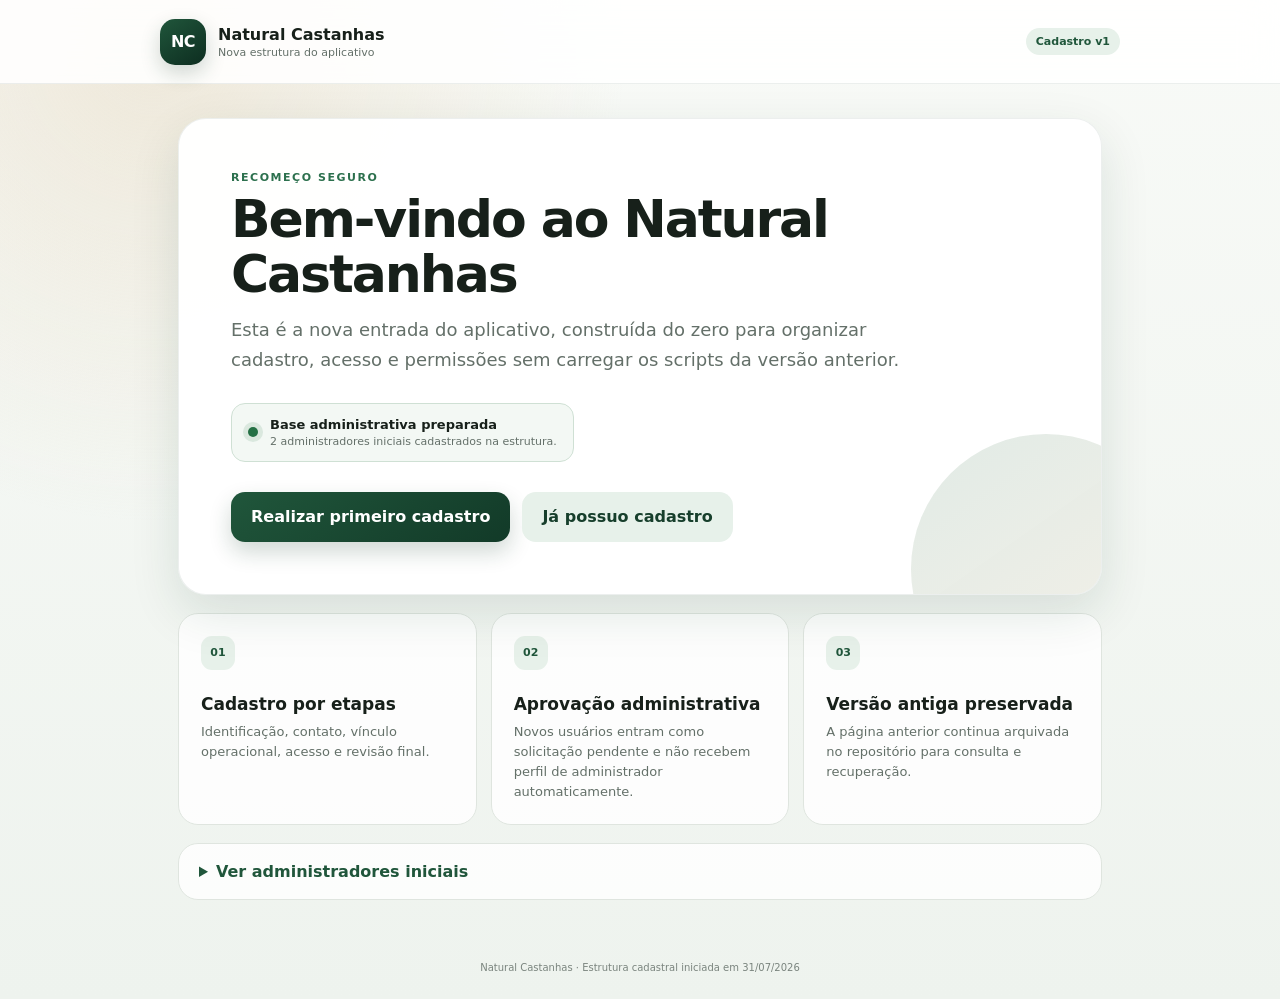
==== commit 5dc0c376: "Substituir entrada antiga pelo novo cadastro inicial" ====
--- a/index.html
+++ b/index.html
@@ -1 +1,277 @@
-<!doctype html><html lang="pt-BR"><head><meta charset="UTF-8"><meta name="viewport" content="width=device-width,initial-scale=1,viewport-fit=cover"><meta name="theme-color" content="#24552a"><title>Natural Castanhas</title><link rel="manifest" href="manifest.webmanifest"><link rel="icon" href="141FEC0C-C074-45A3-84B5-4538207A5C5E.png"><link rel="apple-touch-icon" href="141FEC0C-C074-45A3-84B5-4538207A5C5E.png"><link rel="stylesheet" href="styles.css"></head><body><div id="toast" class="toast"></div><header class="topbar"><button class="icon-button">☰</button><div class="brand-mini"><img src="7F68BA35-AEDF-4E80-9922-C8D2084BC8FA.png"></div><button class="icon-button notification">🔔<span>3</span></button></header><main class="app-shell"><section id="homeView" class="view active"><div class="welcome-row"><div><p class="eyebrow">Painel principal</p><h1>Olá, Hélio!</h1><p class="muted">Bem-vindo à Natural Castanhas.</p></div><div class="avatar">HE</div></div><section class="summary-card"><div class="card-heading"><div><p class="eyebrow light">Resumo geral</p><h2>Visão da operação</h2></div><span class="status-dot">Atualizado agora</span></div><div class="metrics-grid"><article><span>Dinheiro disponível</span><strong id="metricAvailable">R$ 0,00</strong></article><article><span>Total negociado</span><strong id="metricPurchased">0 latas</strong></article><article><span>Em estoque</span><strong id="metricStock">0 latas</strong></article><article><span>Compras em aberto</span><strong id="metricOpen">0</strong></article><article><span>Capital cadastrado</span><strong id="metricCapital">R$ 0,00</strong></article><article><span>Vendas confirmadas</span><strong id="metricSales">R$ 0,00</strong></article></div><span id="metricInvestors" hidden></span></section><div class="section-title-row"><div><p class="eyebrow">Acesso rápido</p><h2>Módulos principais</h2></div></div><section class="module-grid"><button class="module-card featured" data-open="purchasesView"><span class="module-number">1</span><span class="module-icon">🛒</span><strong>Compras</strong><small>Negociação e recebimento</small></button><button class="module-card featured" data-open="capitalView"><span class="module-number">2</span><span class="module-icon">👥</span><strong>Capital</strong><small>Investidores e extrato</small></button><button class="module-card locked"><span class="module-number">3</span><span class="module-icon">📈</span><strong>Fornecedores</strong><small>Mercado e inteligência</small></button><button class="module-card locked"><span class="module-number">4</span><span class="module-icon">📦</span><strong>Estoque</strong><small>Lotes e rastreabilidade</small></button><button class="module-card featured" data-open="salesView"><span class="module-number">5</span><span class="module-icon">💰</span><strong>Vendas e clientes</strong><small>Pedidos, reservas e margem</small></button><button class="module-card locked"><span class="module-number">6</span><span class="module-icon">👛</span><strong>Financeiro</strong><small>Contas e resultados</small></button></section><section class="fee-card"><span class="fee-icon">%</span><div><strong>Taxa da plataforma — inativa</strong><p>0,5% somente sobre operações efetivadas, quando a cobrança for ativada futuramente.</p></div></section></section><section id="purchasesView" class="view"><div class="module-header"><button class="back-button" data-open="homeView">←</button><div><p class="eyebrow">Núcleo 1</p><h1>Compras de castanha</h1></div></div><section class="purchase-balance"><div><span>Capital líquido disponível</span><strong id="purchaseCapital">R$ 0,00</strong></div><div class="balance-breakdown"><article><span>Comprometido</span><strong id="reservedValue"></strong></article><article><span>Pago</span><strong id="usedValue"></strong></article><article><span>Disponível</span><strong id="availableValue"></strong></article></div></section><button class="primary-button" id="newPurchaseButton">＋ Nova compra</button><div class="filters"><input id="searchInput" placeholder="Pesquisar"><select id="statusFilter"><option value="all">Todos os status</option><option>Em negociação</option><option>Aguardando entrega</option><option>Recebida parcialmente</option><option>Preço em aberto</option><option>Aguardando pagamento</option><option>Finalizada</option><option>Cancelada</option></select></div><div class="list-heading"><h2>Compras cadastradas</h2><span id="purchaseCount"></span></div><div id="purchaseList" class="purchase-list"></div><div id="emptyState" class="empty-state"><span>🧺</span><h3>Nenhuma compra cadastrada</h3></div></section><section id="capitalView" class="view"><div class="module-header"><button class="back-button" data-open="homeView">←</button><div><p class="eyebrow">Núcleo 2</p><h1>Capital e investidores</h1></div></div><section class="capital-summary"><article><span>Capital líquido</span><strong id="capitalTotal"></strong></article><article><span>Capital próprio</span><strong id="ownerCapital"></strong></article><article><span>Capital de investidores</span><strong id="investorCapital"></strong></article><article><span>Total convertido</span><strong id="convertedCans"></strong></article></section><div class="dual-actions"><button class="primary-button" id="newSourceButton">＋ Movimentação</button><button class="secondary-button wide" id="newInvestorButton">＋ Investidor</button></div><div class="list-heading"><h2>Investidores</h2><span id="investorCount"></span></div><div id="investorList" class="investor-list"></div><div id="investorEmpty" class="empty-state">Nenhum investidor</div><div class="list-heading"><h2>Movimentações</h2><span id="capitalCount"></span></div><div id="capitalList" class="capital-list"></div><div id="capitalEmpty" class="empty-state">Nenhuma movimentação</div></section><section id="salesView" class="view"><div class="module-header"><button class="back-button" data-open="homeView">←</button><div><p class="eyebrow">Núcleo 5</p><h1>Vendas e clientes</h1></div></div><section class="capital-summary"><article><span>Estoque físico</span><strong id="salesPhysical"></strong></article><article><span>Reservado</span><strong id="salesReserved"></strong></article><article><span>Disponível</span><strong id="salesAvailable"></strong></article><article><span>Receita confirmada</span><strong id="salesRevenue"></strong></article></section><div class="dual-actions"><button class="primary-button" id="newSaleButton">＋ Novo pedido</button><button class="secondary-button wide" id="newClientButton">＋ Novo cliente</button></div><div class="filters"><input id="saleSearch" placeholder="Pesquisar cliente ou pedido"><select id="saleStatusFilter"><option value="all">Todos os status</option><option>Em negociação</option><option>Confirmada</option><option>Separação</option><option>Em transporte</option><option>Entregue parcialmente</option><option>Entregue</option><option>Cancelada</option></select></div><div class="list-heading"><h2>Pedidos e vendas</h2><span id="saleCount"></span></div><div id="saleList" class="purchase-list"></div><div id="saleEmpty" class="empty-state">Nenhum pedido cadastrado</div><div class="list-heading"><h2>Clientes compradores</h2><span id="clientCount"></span></div><div id="clientList" class="investor-list"></div><div id="clientEmpty" class="empty-state">Nenhum cliente cadastrado</div></section></main><nav class="bottom-nav"><button class="active" data-open="homeView"><span>⌂</span>Início</button><button class="locked"><span>🔔</span>Avisos</button><button class="add" id="quickAdd">＋</button><button class="locked"><span>▦</span>Atalhos</button><button class="locked"><span>👤</span>Perfil</button></nav><footer>© 2026 Axia Corp.</footer><dialog id="purchaseDialog"><form id="purchaseForm"><div class="dialog-header"><h2>Cadastrar compra</h2><button type="button" class="close-button" data-close="purchaseDialog">×</button></div><div class="form-grid"><label>Fornecedor<input name="supplier" required></label><label>Data<input name="date" type="date" required></label><label>Quantidade<input name="quantity" type="number" min="1" required></label><label>Modalidade<select name="priceType"><option>Preço fechado</option><option>Preço em aberto</option></select></label><label>Valor por lata<input name="unitPrice" type="number" step=".01"></label><label>Origem<select name="sourceType" id="purchaseSourceType"><option>Proprietário</option><option>Investidor</option></select></label><label id="purchaseInvestorField">Investidor<select name="investorId" id="purchaseInvestorSelect"></select></label><label>Previsão<input name="delivery" type="date"></label><label class="full">Observações<textarea name="notes"></textarea></label></div><div class="dialog-actions"><button class="primary-button">Salvar</button></div></form></dialog><dialog id="receiptDialog"><form id="receiptForm"><input name="purchaseId" type="hidden"><div class="dialog-header"><h2>Registrar entrada</h2><button type="button" data-close="receiptDialog">×</button></div><div class="form-grid"><label>Data<input name="date" type="date" required></label><label>Recebida<input name="received" type="number" step=".01" required></label><label>Aprovada<input name="approved" type="number" step=".01" required></label><label>Recusada<input name="rejected" type="number" step=".01" value="0"></label><label>Umidade<input name="moisture" type="number" step=".01"></label><label>Impurezas<input name="impurities" type="number" step=".01"></label><label class="full">Observações<textarea name="notes"></textarea></label></div><button class="primary-button">Salvar</button></form></dialog><dialog id="paymentDialog"><form id="paymentForm"><input name="purchaseId" type="hidden"><h2>Registrar pagamento</h2><div class="form-grid"><label>Data<input name="date" type="date" required></label><label>Valor<input name="amount" type="number" step=".01" required></label><label>Forma<select name="method"><option>PIX</option><option>Transferência</option><option>Dinheiro</option><option>Boleto</option></select></label><label class="full">Observações<textarea name="notes"></textarea></label></div><button class="primary-button">Salvar</button></form></dialog><dialog id="closePriceDialog"><form id="closePriceForm"><input name="purchaseId" type="hidden"><h2>Fechar preço</h2><label>Data<input name="date" type="date" required></label><label>Valor por lata<input name="unitPrice" type="number" step=".01" required></label><label>Observações<textarea name="notes"></textarea></label><button class="primary-button">Salvar</button></form></dialog><dialog id="cancelPurchaseDialog"><form id="cancelPurchaseForm"><input name="purchaseId" type="hidden"><h2>Cancelar compra</h2><label>Motivo<textarea name="reason" required></textarea></label><button class="danger-button">Confirmar</button></form></dialog><dialog id="investorDialog"><form id="investorForm"><h2>Novo investidor</h2><div class="form-grid"><label>Nome<input name="name" required></label><label>Documento<input name="document"></label><label>Telefone<input name="phone"></label><label>E-mail<input name="email"></label><label class="full">Observações<textarea name="notes"></textarea></label></div><button class="primary-button">Salvar</button></form></dialog><dialog id="capitalDialog"><form id="capitalForm"><h2>Registrar capital</h2><div class="form-grid"><label>Tipo<select name="movementType"><option>Entrada</option><option>Retirada</option><option>Ajuste</option></select></label><label>Origem<select name="sourceType" id="sourceType"><option>Proprietário</option><option>Investidor</option></select></label><label id="investorField">Investidor<select name="investorId" id="investorSelect"></select></label><label>Data<input name="date" type="date" required></label><label>Valor<input name="amount" type="number" step=".01" required></label><label>Valor da lata<input name="canPrice" type="number" step=".01"></label><label>Latas<input id="canPreview" readonly></label><label class="full">Observações<textarea name="notes"></textarea></label></div><button class="primary-button">Salvar</button></form></dialog><dialog id="clientDialog"><form id="clientForm"><h2>Novo cliente</h2><div class="form-grid"><label>Nome/Razão social<input name="name" required></label><label>CPF/CNPJ<input name="document"></label><label>Tipo<select name="type"><option>Indústria</option><option>Exportador</option><option>Atacadista</option><option>Revendedor</option><option>Outro</option></select></label><label>WhatsApp<input name="phone"></label><label>E-mail<input name="email"></label><label>Cidade/UF<input name="city"></label><label>Limite de crédito<input name="creditLimit" type="number" step=".01"></label><label>Condição<select name="paymentTerm"><option>À vista</option><option>7 dias</option><option>15 dias</option><option>30 dias</option><option>Personalizada</option></select></label><label class="full">Observações<textarea name="notes"></textarea></label></div><button class="primary-button">Salvar cliente</button></form></dialog><dialog id="saleDialog"><form id="saleForm"><h2>Novo pedido</h2><div class="form-grid"><label>Cliente<select name="clientId" id="saleClientSelect" required></select></label><label>Data<input name="date" type="date" required></label><label>Quantidade<input name="quantity" type="number" step=".01" required></label><label>Preço por lata<input name="unitPrice" type="number" step=".01" required></label><label>Pagamento<select name="paymentTerm"><option>À vista</option><option>7 dias</option><option>15 dias</option><option>30 dias</option><option>Personalizada</option></select></label><label>Previsão de entrega<input name="deliveryDate" type="date"></label><label>Validade da reserva<input name="reserveUntil" type="date"></label><label>Comissão %<input name="commissionPct" type="number" step=".01" value="0"></label><label>Custos<input name="extraCosts" type="number" step=".01" value="0"></label><label>Desconto<input name="discount" type="number" step=".01" value="0"></label><label class="full">Observações<textarea name="notes"></textarea></label></div><button class="primary-button">Salvar pedido</button></form></dialog><dialog id="saleActionDialog"><form id="saleActionForm"><input name="saleId" type="hidden"><input name="action" type="hidden"><h2 id="saleActionTitle">Atualizar venda</h2><div class="form-grid"><label id="saleActionQtyLabel">Quantidade<input name="quantity" type="number" step=".01"></label><label>Data<input name="date" type="date" required></label><label class="full">Motivo/observação<textarea name="notes"></textarea></label></div><button class="primary-button">Confirmar</button></form></dialog><script src="app.js"></script><script src="sales.js"></script></body></html>+<!doctype html>
+<html lang="pt-BR">
+<head>
+  <meta charset="UTF-8">
+  <meta name="viewport" content="width=device-width, initial-scale=1, viewport-fit=cover">
+  <meta name="theme-color" content="#173f2c">
+  <meta name="description" content="Cadastro inicial do aplicativo Natural Castanhas.">
+  <title>Natural Castanhas — Cadastro inicial</title>
+  <link rel="manifest" href="manifest.webmanifest">
+  <link rel="icon" href="141FEC0C-C074-45A3-84B5-4538207A5C5E.png">
+  <link rel="apple-touch-icon" href="141FEC0C-C074-45A3-84B5-4538207A5C5E.png">
+  <link rel="stylesheet" href="nova-versao/styles.css?v=20260731-1">
+  <!--
+    LEGACY-SCRIPT-GUARD:
+    nucleo3-integrado.js nucleo3-melhorias.js nucleo4-estoque.js ios-form-fix.js
+    nucleo8-link.js nucleo10-link.js nucleo11-usuarios.js barra-inferior.js
+    data-safety.js flow-health.js nucleo0.js admin-bootstrap.js auth-gate.js
+    admin-center.js admin-inicial-tiago.js password-recovery.js cadastro-pessoa.js
+    auth-login-hotfix.js dashboard-consolidado.js
+  -->
+</head>
+<body>
+  <div class="app" id="app">
+    <header class="app-header">
+      <a class="brand" href="#inicio" data-route="landingView" aria-label="Natural Castanhas — início">
+        <span class="brand-mark" aria-hidden="true">NC</span>
+        <span>
+          <strong>Natural Castanhas</strong>
+          <small>Nova estrutura do aplicativo</small>
+        </span>
+      </a>
+      <span class="version-badge">Cadastro v1</span>
+    </header>
+
+    <main class="main-shell">
+      <section class="view active" id="landingView" aria-labelledby="landingTitle">
+        <div class="hero-card">
+          <div class="hero-copy">
+            <p class="eyebrow">Recomeço seguro</p>
+            <h1 id="landingTitle">Bem-vindo ao Natural Castanhas</h1>
+            <p class="lead">Esta é a nova entrada do aplicativo, construída do zero para organizar cadastro, acesso e permissões sem carregar os scripts da versão anterior.</p>
+          </div>
+
+          <div class="hero-status" aria-label="Situação da nova estrutura">
+            <span class="status-dot" aria-hidden="true"></span>
+            <div>
+              <strong>Base administrativa preparada</strong>
+              <small>2 administradores iniciais cadastrados na estrutura.</small>
+            </div>
+          </div>
+
+          <div class="primary-actions">
+            <button class="button primary" type="button" data-route="registrationView">Realizar primeiro cadastro</button>
+            <button class="button secondary" type="button" data-route="accessView">Já possuo cadastro</button>
+          </div>
+        </div>
+
+        <section class="info-grid" aria-label="Estrutura inicial">
+          <article class="info-card">
+            <span class="info-number">01</span>
+            <h2>Cadastro por etapas</h2>
+            <p>Identificação, contato, vínculo operacional, acesso e revisão final.</p>
+          </article>
+          <article class="info-card">
+            <span class="info-number">02</span>
+            <h2>Aprovação administrativa</h2>
+            <p>Novos usuários entram como solicitação pendente e não recebem perfil de administrador automaticamente.</p>
+          </article>
+          <article class="info-card">
+            <span class="info-number">03</span>
+            <h2>Versão antiga preservada</h2>
+            <p>A página anterior continua arquivada no repositório para consulta e recuperação.</p>
+          </article>
+        </section>
+
+        <details class="admin-details">
+          <summary>Ver administradores iniciais</summary>
+          <div class="admin-list" id="adminList"></div>
+        </details>
+      </section>
+
+      <section class="view" id="registrationView" aria-labelledby="registrationTitle">
+        <div class="page-heading">
+          <button class="back-button" type="button" data-route="landingView" aria-label="Voltar ao início">←</button>
+          <div>
+            <p class="eyebrow">Primeiro cadastro</p>
+            <h1 id="registrationTitle">Criar solicitação de acesso</h1>
+          </div>
+        </div>
+
+        <div class="wizard-card">
+          <div class="progress-header">
+            <div>
+              <span id="stepLabel">Etapa 1 de 5</span>
+              <strong id="stepTitle">Identificação</strong>
+            </div>
+            <span id="progressPercent">20%</span>
+          </div>
+          <div class="progress-track" aria-hidden="true">
+            <span id="progressBar"></span>
+          </div>
+
+          <ol class="step-dots" aria-label="Etapas do cadastro">
+            <li class="active" data-step-dot="1"><span>1</span><small>Identificação</small></li>
+            <li data-step-dot="2"><span>2</span><small>Contato</small></li>
+            <li data-step-dot="3"><span>3</span><small>Operação</small></li>
+            <li data-step-dot="4"><span>4</span><small>Acesso</small></li>
+            <li data-step-dot="5"><span>5</span><small>Revisão</small></li>
+          </ol>
+
+          <form id="registrationForm" novalidate>
+            <fieldset class="form-step active" data-step="1">
+              <legend>Dados de identificação</legend>
+              <p class="step-description">Informe os dados da pessoa que utilizará o aplicativo.</p>
+              <div class="form-grid">
+                <label class="full">Nome completo
+                  <input name="fullName" autocomplete="name" maxlength="120" required placeholder="Digite o nome completo">
+                  <span class="field-error" data-error-for="fullName"></span>
+                </label>
+                <label>CPF
+                  <input name="cpf" inputmode="numeric" autocomplete="off" maxlength="14" required placeholder="000.000.000-00">
+                  <span class="field-error" data-error-for="cpf"></span>
+                </label>
+                <label>Data de nascimento
+                  <input name="birthDate" type="date" required>
+                  <span class="field-error" data-error-for="birthDate"></span>
+                </label>
+              </div>
+            </fieldset>
+
+            <fieldset class="form-step" data-step="2">
+              <legend>Contato</legend>
+              <p class="step-description">Estes dados serão utilizados para comunicação e recuperação futura de acesso.</p>
+              <div class="form-grid">
+                <label>WhatsApp
+                  <input name="phone" inputmode="tel" autocomplete="tel" maxlength="16" required placeholder="(69) 99999-9999">
+                  <span class="field-error" data-error-for="phone"></span>
+                </label>
+                <label>E-mail
+                  <input name="email" type="email" autocomplete="email" maxlength="160" required placeholder="nome@exemplo.com">
+                  <span class="field-error" data-error-for="email"></span>
+                </label>
+              </div>
+            </fieldset>
+
+            <fieldset class="form-step" data-step="3">
+              <legend>Vínculo com a operação</legend>
+              <p class="step-description">Defina onde o usuário atuará e qual perfil precisa solicitar.</p>
+              <div class="form-grid">
+                <label class="full">Empresa
+                  <input name="company" value="Natural Castanhas" readonly>
+                </label>
+                <label>Função ou cargo
+                  <input name="jobTitle" maxlength="80" required placeholder="Ex.: responsável financeiro">
+                  <span class="field-error" data-error-for="jobTitle"></span>
+                </label>
+                <label>Perfil solicitado
+                  <select name="requestedRole" required>
+                    <option value="">Selecione</option>
+                    <option value="Gestor operacional">Gestor operacional</option>
+                    <option value="Compras e fornecedores">Compras e fornecedores</option>
+                    <option value="Estoque e logística">Estoque e logística</option>
+                    <option value="Financeiro e resultados">Financeiro e resultados</option>
+                    <option value="Vendas e clientes">Vendas e clientes</option>
+                    <option value="Consulta e relatórios">Consulta e relatórios</option>
+                  </select>
+                  <span class="field-error" data-error-for="requestedRole"></span>
+                </label>
+                <label>Cidade
+                  <input name="city" maxlength="80" required placeholder="Cidade">
+                  <span class="field-error" data-error-for="city"></span>
+                </label>
+                <label>Estado
+                  <select name="state" required>
+                    <option value="">Selecione</option>
+                    <option value="AC">Acre</option><option value="AL">Alagoas</option><option value="AP">Amapá</option>
+                    <option value="AM">Amazonas</option><option value="BA">Bahia</option><option value="CE">Ceará</option>
+                    <option value="DF">Distrito Federal</option><option value="ES">Espírito Santo</option><option value="GO">Goiás</option>
+                    <option value="MA">Maranhão</option><option value="MT">Mato Grosso</option><option value="MS">Mato Grosso do Sul</option>
+                    <option value="MG">Minas Gerais</option><option value="PA">Pará</option><option value="PB">Paraíba</option>
+                    <option value="PR">Paraná</option><option value="PE">Pernambuco</option><option value="PI">Piauí</option>
+                    <option value="RJ">Rio de Janeiro</option><option value="RN">Rio Grande do Norte</option><option value="RS">Rio Grande do Sul</option>
+                    <option value="RO">Rondônia</option><option value="RR">Roraima</option><option value="SC">Santa Catarina</option>
+                    <option value="SP">São Paulo</option><option value="SE">Sergipe</option><option value="TO">Tocantins</option>
+                  </select>
+                  <span class="field-error" data-error-for="state"></span>
+                </label>
+              </div>
+              <div class="security-note">
+                <strong>Regra de segurança</strong>
+                <p>O perfil Administrador não pode ser solicitado pelo cadastro público. Somente Tiago Pereira de Albuquerque e Hélio da Silva Pereira iniciam com essa função.</p>
+              </div>
+            </fieldset>
+
+            <fieldset class="form-step" data-step="4">
+              <legend>Identificação de acesso</legend>
+              <p class="step-description">Crie o nome de usuário. A senha será definida após aprovação e conexão do banco de dados seguro.</p>
+              <div class="form-grid">
+                <label class="full">Nome de usuário
+                  <input name="username" autocomplete="username" maxlength="40" required placeholder="Ex.: nome.sobrenome">
+                  <span class="field-hint">Use letras, números, ponto, hífen ou sublinhado.</span>
+                  <span class="field-error" data-error-for="username"></span>
+                </label>
+                <label class="checkbox-label full">
+                  <input name="termsAccepted" type="checkbox" required>
+                  <span>Confirmo que os dados são verdadeiros e autorizo o envio da solicitação para análise dos administradores.</span>
+                  <span class="field-error" data-error-for="termsAccepted"></span>
+                </label>
+              </div>
+              <div class="security-note neutral">
+                <strong>Credenciais ainda não são armazenadas</strong>
+                <p>Esta primeira versão cria apenas a estrutura cadastral. Senhas e autenticação serão implementadas com banco seguro, sem gravar senha no navegador.</p>
+              </div>
+            </fieldset>
+
+            <fieldset class="form-step" data-step="5">
+              <legend>Revisão final</legend>
+              <p class="step-description">Confira os dados antes de registrar a solicitação.</p>
+              <div class="review-grid" id="reviewGrid"></div>
+              <div class="security-note neutral">
+                <strong>Situação após o envio</strong>
+                <p>O cadastro ficará como “Aguardando aprovação”. O usuário ainda não terá acesso aos núcleos do sistema.</p>
+              </div>
+            </fieldset>
+
+            <div class="wizard-actions">
+              <button class="button ghost" id="previousStep" type="button" hidden>Voltar</button>
+              <button class="button primary" id="nextStep" type="button">Continuar</button>
+              <button class="button primary" id="submitRegistration" type="submit" hidden>Enviar cadastro</button>
+            </div>
+          </form>
+        </div>
+      </section>
+
+      <section class="view" id="accessView" aria-labelledby="accessTitle">
+        <div class="page-heading">
+          <button class="back-button" type="button" data-route="landingView" aria-label="Voltar ao início">←</button>
+          <div>
+            <p class="eyebrow">Situação do acesso</p>
+            <h1 id="accessTitle">Consultar cadastro</h1>
+          </div>
+        </div>
+
+        <div class="access-card">
+          <p>Informe o nome completo, o nome de usuário ou o e-mail cadastrado.</p>
+          <form id="accessLookupForm">
+            <label>Identificação
+              <input name="lookup" autocomplete="username" required placeholder="Digite sua identificação">
+            </label>
+            <button class="button primary" type="submit">Consultar situação</button>
+          </form>
+          <div class="lookup-result" id="lookupResult" hidden aria-live="polite"></div>
+        </div>
+      </section>
+
+      <section class="view" id="successView" aria-labelledby="successTitle">
+        <div class="success-card">
+          <span class="success-icon" aria-hidden="true">✓</span>
+          <p class="eyebrow">Cadastro registrado</p>
+          <h1 id="successTitle">Solicitação enviada para aprovação</h1>
+          <p>O cadastro foi salvo nesta estrutura inicial com a situação <strong>Aguardando aprovação</strong>.</p>
+          <div class="protocol-card">
+            <span>Protocolo local</span>
+            <strong id="registrationProtocol"></strong>
+          </div>
+          <button class="button primary" type="button" data-route="landingView">Voltar ao início</button>
+        </div>
+      </section>
+    </main>
+
+    <div class="toast" id="toast" role="status" aria-live="polite"></div>
+    <footer class="app-footer">Natural Castanhas · Estrutura cadastral iniciada em 31/07/2026</footer>
+  </div>
+
+  <script src="nova-versao/app.js?v=20260731-1" defer></script>
+</body>
+</html>
--- a/nova-versao/styles.css
+++ b/nova-versao/styles.css
@@ -0,0 +1,292 @@
+:root {
+  --forest-950: #0d2d20;
+  --forest-900: #123a28;
+  --forest-800: #173f2c;
+  --forest-700: #20563b;
+  --forest-600: #2c704d;
+  --forest-100: #e7f1ea;
+  --cream: #f5f1e8;
+  --sand: #e8dcc6;
+  --ink: #17201a;
+  --muted: #647069;
+  --line: #dfe5df;
+  --white: #ffffff;
+  --danger: #a53b32;
+  --success: #247044;
+  --warning: #9a631b;
+  --shadow: 0 18px 50px rgba(18, 58, 40, 0.12);
+  --radius-xl: 28px;
+  --radius-lg: 20px;
+  --radius-md: 14px;
+}
+
+* { box-sizing: border-box; }
+html { min-height: 100%; background: #edf2ed; scroll-behavior: smooth; }
+body {
+  min-height: 100vh;
+  margin: 0;
+  color: var(--ink);
+  background:
+    radial-gradient(circle at 12% 5%, rgba(232, 220, 198, 0.58), transparent 32%),
+    linear-gradient(180deg, #f8faf7 0%, #eef3ee 100%);
+  font-family: Inter, ui-sans-serif, system-ui, -apple-system, BlinkMacSystemFont, "Segoe UI", sans-serif;
+  -webkit-font-smoothing: antialiased;
+}
+button, input, select { font: inherit; }
+button { cursor: pointer; }
+a { color: inherit; text-decoration: none; }
+
+.app { min-height: 100vh; }
+.app-header {
+  position: sticky;
+  top: 0;
+  z-index: 20;
+  display: flex;
+  align-items: center;
+  justify-content: space-between;
+  gap: 14px;
+  min-height: 84px;
+  padding: max(14px, env(safe-area-inset-top)) max(18px, calc((100vw - 960px) / 2)) 14px;
+  background: rgba(255, 255, 255, 0.88);
+  border-bottom: 1px solid rgba(18, 58, 40, 0.08);
+  backdrop-filter: blur(18px);
+}
+.brand { display: flex; align-items: center; gap: 12px; min-width: 0; }
+.brand-mark {
+  display: grid;
+  flex: 0 0 46px;
+  width: 46px;
+  height: 46px;
+  place-items: center;
+  border-radius: 15px;
+  color: var(--white);
+  background: linear-gradient(145deg, var(--forest-700), var(--forest-950));
+  box-shadow: 0 8px 20px rgba(18, 58, 40, 0.2);
+  font-weight: 900;
+  letter-spacing: -0.04em;
+}
+.brand strong, .brand small { display: block; }
+.brand strong { font-size: 16px; }
+.brand small { margin-top: 2px; color: var(--muted); font-size: 11px; }
+.version-badge {
+  flex: 0 0 auto;
+  padding: 7px 10px;
+  border-radius: 999px;
+  color: var(--forest-700);
+  background: var(--forest-100);
+  font-size: 11px;
+  font-weight: 800;
+}
+
+.main-shell { width: min(100%, 960px); margin: 0 auto; padding: 34px 18px 50px; }
+.view { display: none; }
+.view.active { display: block; animation: view-in 0.28s ease both; }
+@keyframes view-in { from { opacity: 0; transform: translateY(8px); } to { opacity: 1; transform: none; } }
+
+.hero-card, .wizard-card, .access-card, .success-card {
+  border: 1px solid rgba(18, 58, 40, 0.08);
+  border-radius: var(--radius-xl);
+  background: rgba(255, 255, 255, 0.96);
+  box-shadow: var(--shadow);
+}
+.hero-card { position: relative; overflow: hidden; padding: clamp(24px, 5vw, 52px); }
+.hero-card::after {
+  position: absolute;
+  right: -80px;
+  bottom: -110px;
+  width: 270px;
+  height: 270px;
+  border-radius: 50%;
+  background: linear-gradient(145deg, rgba(44, 112, 77, 0.14), rgba(232, 220, 198, 0.42));
+  content: "";
+}
+.hero-copy, .hero-status, .primary-actions { position: relative; z-index: 1; }
+.eyebrow {
+  margin: 0 0 8px;
+  color: var(--forest-600);
+  font-size: 11px;
+  font-weight: 900;
+  letter-spacing: 0.14em;
+  text-transform: uppercase;
+}
+h1, h2, p { margin-top: 0; }
+h1 { margin-bottom: 14px; font-size: clamp(30px, 6vw, 52px); line-height: 1.05; letter-spacing: -0.04em; }
+h2 { margin-bottom: 8px; font-size: 17px; }
+.lead { max-width: 690px; margin-bottom: 0; color: var(--muted); font-size: clamp(15px, 2.5vw, 18px); line-height: 1.65; }
+.hero-status {
+  display: flex;
+  align-items: center;
+  gap: 12px;
+  width: fit-content;
+  max-width: 100%;
+  margin-top: 28px;
+  padding: 13px 16px;
+  border: 1px solid #cfe0d4;
+  border-radius: var(--radius-md);
+  background: #f3f8f4;
+}
+.hero-status strong, .hero-status small { display: block; }
+.hero-status strong { font-size: 13px; }
+.hero-status small { margin-top: 3px; color: var(--muted); font-size: 11px; }
+.status-dot { flex: 0 0 10px; width: 10px; height: 10px; border-radius: 50%; background: var(--success); box-shadow: 0 0 0 5px rgba(36, 112, 68, 0.12); }
+.primary-actions { display: flex; flex-wrap: wrap; gap: 12px; margin-top: 30px; }
+
+.button {
+  min-height: 50px;
+  padding: 13px 20px;
+  border: 0;
+  border-radius: var(--radius-md);
+  font-weight: 850;
+  transition: transform 0.16s ease, box-shadow 0.16s ease, opacity 0.16s ease;
+}
+.button:hover { transform: translateY(-1px); }
+.button:active { transform: translateY(0); }
+.button:disabled { cursor: not-allowed; opacity: 0.55; transform: none; }
+.button.primary { color: var(--white); background: linear-gradient(145deg, var(--forest-700), var(--forest-900)); box-shadow: 0 10px 22px rgba(18, 58, 40, 0.2); }
+.button.secondary { color: var(--forest-800); background: var(--forest-100); }
+.button.ghost { color: var(--forest-800); background: transparent; border: 1px solid var(--line); }
+
+.info-grid { display: grid; grid-template-columns: repeat(3, minmax(0, 1fr)); gap: 14px; margin-top: 18px; }
+.info-card { min-height: 180px; padding: 22px; border: 1px solid var(--line); border-radius: var(--radius-lg); background: rgba(255, 255, 255, 0.82); }
+.info-number { display: inline-grid; width: 34px; height: 34px; place-items: center; margin-bottom: 24px; border-radius: 11px; color: var(--forest-700); background: var(--forest-100); font-size: 11px; font-weight: 900; }
+.info-card p { margin-bottom: 0; color: var(--muted); font-size: 13px; line-height: 1.55; }
+.admin-details { margin-top: 18px; border: 1px solid var(--line); border-radius: var(--radius-lg); background: rgba(255,255,255,.82); }
+.admin-details summary { padding: 18px 20px; color: var(--forest-700); font-weight: 850; cursor: pointer; }
+.admin-list { display: grid; gap: 10px; padding: 0 20px 20px; }
+.admin-item { display: flex; align-items: center; justify-content: space-between; gap: 14px; padding: 14px; border-radius: var(--radius-md); background: #f4f7f4; }
+.admin-item strong, .admin-item small { display: block; }
+.admin-item small { margin-top: 3px; color: var(--muted); }
+.admin-role { padding: 6px 9px; border-radius: 999px; color: var(--forest-700); background: var(--forest-100); font-size: 10px; font-weight: 900; }
+
+.page-heading { display: flex; align-items: center; gap: 14px; margin-bottom: 18px; }
+.page-heading h1 { margin: 0; font-size: clamp(26px, 5vw, 38px); }
+.back-button { display: grid; flex: 0 0 48px; width: 48px; height: 48px; place-items: center; border: 1px solid var(--line); border-radius: 15px; color: var(--forest-800); background: var(--white); font-size: 24px; box-shadow: 0 7px 18px rgba(18, 58, 40, 0.08); }
+
+.wizard-card { padding: clamp(20px, 4vw, 34px); }
+.progress-header { display: flex; align-items: flex-end; justify-content: space-between; gap: 12px; }
+.progress-header span { color: var(--muted); font-size: 11px; font-weight: 800; }
+.progress-header strong { display: block; margin-top: 4px; color: var(--forest-900); font-size: 19px; }
+.progress-track { height: 8px; margin-top: 14px; overflow: hidden; border-radius: 999px; background: #e6ebe7; }
+.progress-track span { display: block; width: 20%; height: 100%; border-radius: inherit; background: linear-gradient(90deg, var(--forest-600), var(--forest-900)); transition: width 0.25s ease; }
+.step-dots { display: grid; grid-template-columns: repeat(5, 1fr); gap: 6px; margin: 22px 0 30px; padding: 0; list-style: none; }
+.step-dots li { position: relative; display: flex; flex-direction: column; align-items: center; gap: 7px; color: #89918c; text-align: center; }
+.step-dots li::before { position: absolute; top: 15px; right: 50%; width: 100%; height: 2px; background: #e3e8e4; content: ""; transform: translateX(-50%); z-index: 0; }
+.step-dots li:first-child::before { display: none; }
+.step-dots span { position: relative; z-index: 1; display: grid; width: 30px; height: 30px; place-items: center; border: 2px solid #d8ded9; border-radius: 50%; background: var(--white); font-size: 11px; font-weight: 900; }
+.step-dots small { font-size: 10px; font-weight: 800; }
+.step-dots li.active, .step-dots li.complete { color: var(--forest-700); }
+.step-dots li.active span, .step-dots li.complete span { border-color: var(--forest-600); color: var(--white); background: var(--forest-600); }
+.step-dots li.complete::before, .step-dots li.active::before { background: var(--forest-600); }
+
+form fieldset { min-width: 0; margin: 0; padding: 0; border: 0; }
+.form-step { display: none; }
+.form-step.active { display: block; animation: view-in 0.22s ease both; }
+.form-step legend { padding: 0; font-size: 22px; font-weight: 900; letter-spacing: -0.02em; }
+.step-description { margin: 7px 0 22px; color: var(--muted); font-size: 13px; line-height: 1.55; }
+.form-grid { display: grid; grid-template-columns: repeat(2, minmax(0, 1fr)); gap: 16px; }
+.form-grid label, .access-card label { color: #37433b; font-size: 12px; font-weight: 800; }
+.form-grid label.full { grid-column: 1 / -1; }
+input, select {
+  width: 100%;
+  min-height: 50px;
+  margin-top: 7px;
+  padding: 12px 13px;
+  border: 1px solid #d7ded8;
+  border-radius: 13px;
+  outline: 0;
+  color: var(--ink);
+  background: var(--white);
+  transition: border-color 0.15s ease, box-shadow 0.15s ease;
+}
+input:focus, select:focus { border-color: var(--forest-600); box-shadow: 0 0 0 4px rgba(44, 112, 77, 0.11); }
+input[readonly] { color: var(--muted); background: #f3f5f3; }
+input.invalid, select.invalid { border-color: var(--danger); box-shadow: 0 0 0 3px rgba(165, 59, 50, 0.08); }
+.field-error { display: block; min-height: 16px; margin-top: 5px; color: var(--danger); font-size: 10px; font-weight: 700; }
+.field-hint { display: block; margin-top: 6px; color: var(--muted); font-size: 10px; font-weight: 600; }
+.checkbox-label { display: grid; grid-template-columns: 24px 1fr; gap: 10px; align-items: start; padding: 14px; border: 1px solid var(--line); border-radius: var(--radius-md); background: #f8faf8; }
+.checkbox-label input { width: 20px; min-height: 20px; height: 20px; margin: 0; }
+.checkbox-label .field-error { grid-column: 2; }
+.security-note { margin-top: 18px; padding: 15px 16px; border: 1px solid #ead9bd; border-radius: var(--radius-md); background: #fff8eb; }
+.security-note.neutral { border-color: #d8e1da; background: #f4f8f5; }
+.security-note strong { color: var(--forest-900); font-size: 12px; }
+.security-note p { margin: 5px 0 0; color: var(--muted); font-size: 12px; line-height: 1.5; }
+.wizard-actions { display: flex; justify-content: space-between; gap: 12px; margin-top: 28px; padding-top: 20px; border-top: 1px solid var(--line); }
+.wizard-actions .button.primary { margin-left: auto; }
+
+.review-grid { display: grid; grid-template-columns: repeat(2, minmax(0, 1fr)); gap: 10px; }
+.review-item { min-width: 0; padding: 14px; border: 1px solid var(--line); border-radius: var(--radius-md); background: #f8faf8; }
+.review-item span, .review-item strong { display: block; }
+.review-item span { color: var(--muted); font-size: 10px; font-weight: 800; text-transform: uppercase; letter-spacing: 0.06em; }
+.review-item strong { margin-top: 5px; overflow-wrap: anywhere; font-size: 13px; }
+
+.access-card { max-width: 660px; margin: 0 auto; padding: clamp(22px, 4vw, 34px); }
+.access-card > p { color: var(--muted); line-height: 1.55; }
+.access-card .button { width: 100%; margin-top: 16px; }
+.lookup-result { margin-top: 18px; padding: 17px; border: 1px solid var(--line); border-radius: var(--radius-md); background: #f5f8f5; }
+.lookup-result.success { border-color: #cfe0d4; background: #f0f7f2; }
+.lookup-result.warning { border-color: #ead9bd; background: #fff8eb; }
+.lookup-result.error { border-color: #edcfcc; background: #fff4f3; }
+.lookup-result strong, .lookup-result span { display: block; }
+.lookup-result span { margin-top: 5px; color: var(--muted); font-size: 12px; line-height: 1.45; }
+
+.success-card { max-width: 620px; margin: 40px auto 0; padding: clamp(28px, 6vw, 52px); text-align: center; }
+.success-card h1 { font-size: clamp(28px, 5vw, 42px); }
+.success-card > p { color: var(--muted); line-height: 1.6; }
+.success-icon { display: grid; width: 64px; height: 64px; place-items: center; margin: 0 auto 20px; border-radius: 50%; color: var(--white); background: var(--success); font-size: 32px; font-weight: 900; box-shadow: 0 10px 25px rgba(36, 112, 68, 0.24); }
+.protocol-card { margin: 22px 0; padding: 16px; border: 1px dashed #b9c9bd; border-radius: var(--radius-md); background: #f6f9f6; }
+.protocol-card span, .protocol-card strong { display: block; }
+.protocol-card span { color: var(--muted); font-size: 10px; text-transform: uppercase; letter-spacing: 0.08em; }
+.protocol-card strong { margin-top: 5px; color: var(--forest-900); font-size: 18px; letter-spacing: 0.04em; }
+.success-card .button { width: 100%; }
+
+.toast {
+  position: fixed;
+  left: 50%;
+  bottom: max(24px, env(safe-area-inset-bottom));
+  z-index: 100;
+  width: min(calc(100% - 36px), 520px);
+  padding: 13px 16px;
+  border-radius: 13px;
+  color: var(--white);
+  background: var(--forest-950);
+  box-shadow: 0 15px 40px rgba(0,0,0,.22);
+  opacity: 0;
+  pointer-events: none;
+  transform: translate(-50%, 12px);
+  transition: 0.22s ease;
+  text-align: center;
+  font-size: 13px;
+}
+.toast.show { opacity: 1; transform: translate(-50%, 0); }
+.app-footer { padding: 12px 18px calc(26px + env(safe-area-inset-bottom)); color: #7a847e; text-align: center; font-size: 10px; }
+
+@media (max-width: 720px) {
+  .main-shell { padding-top: 22px; }
+  .info-grid { grid-template-columns: 1fr; }
+  .info-card { min-height: 0; }
+  .info-number { margin-bottom: 14px; }
+  .form-grid, .review-grid { grid-template-columns: 1fr; }
+  .form-grid label.full { grid-column: auto; }
+  .step-dots small { display: none; }
+  .hero-card { border-radius: 22px; }
+}
+
+@media (max-width: 480px) {
+  .app-header { min-height: 76px; padding-left: 14px; padding-right: 14px; }
+  .brand small { display: none; }
+  .brand-mark { width: 42px; height: 42px; flex-basis: 42px; }
+  .main-shell { padding-left: 12px; padding-right: 12px; }
+  .primary-actions { display: grid; }
+  .primary-actions .button { width: 100%; }
+  .admin-item { align-items: flex-start; flex-direction: column; }
+  .page-heading { align-items: flex-start; }
+  .wizard-card { border-radius: 22px; }
+  .wizard-actions { display: grid; grid-template-columns: 1fr 1fr; }
+  .wizard-actions .button { width: 100%; }
+  .wizard-actions .button.primary { margin-left: 0; }
+  .wizard-actions #nextStep, .wizard-actions #submitRegistration { grid-column: 2; }
+}
+
+@media (prefers-reduced-motion: reduce) {
+  *, *::before, *::after { scroll-behavior: auto !important; animation-duration: 0.01ms !important; transition-duration: 0.01ms !important; }
+}
